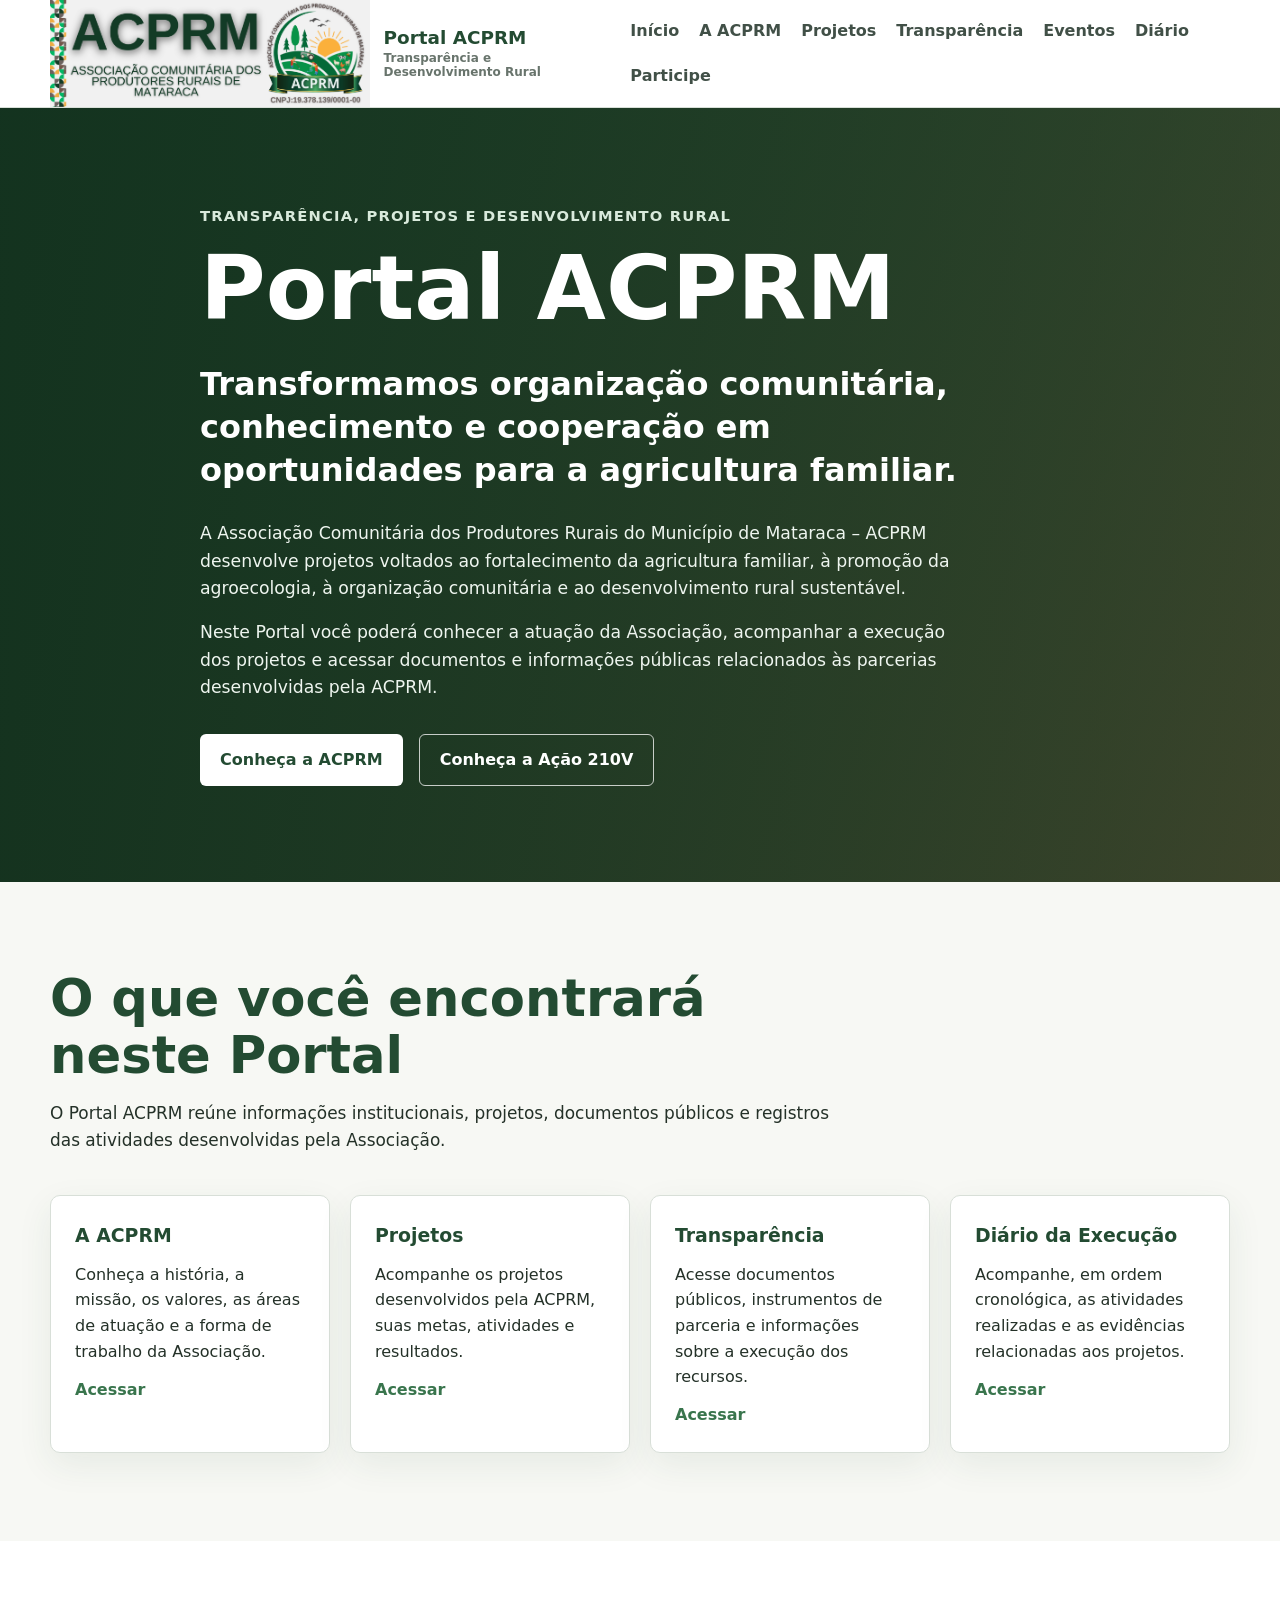
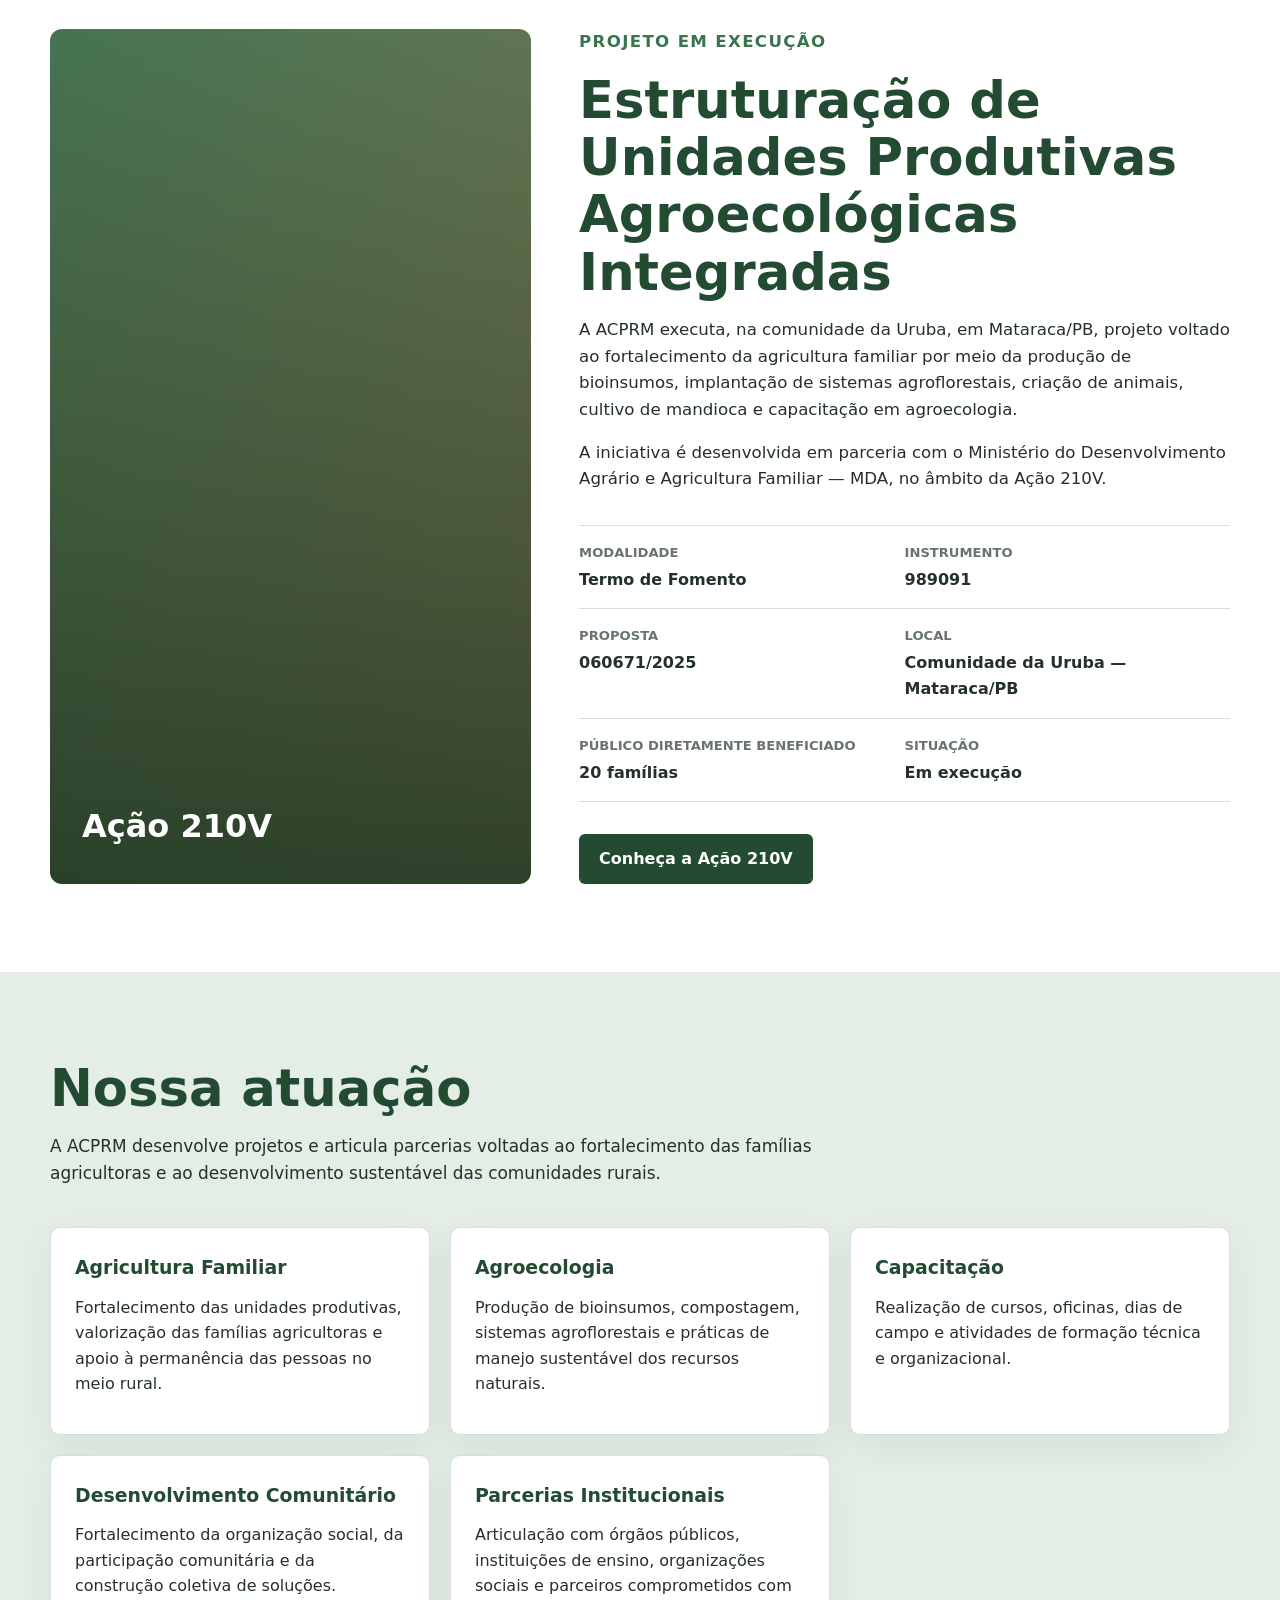
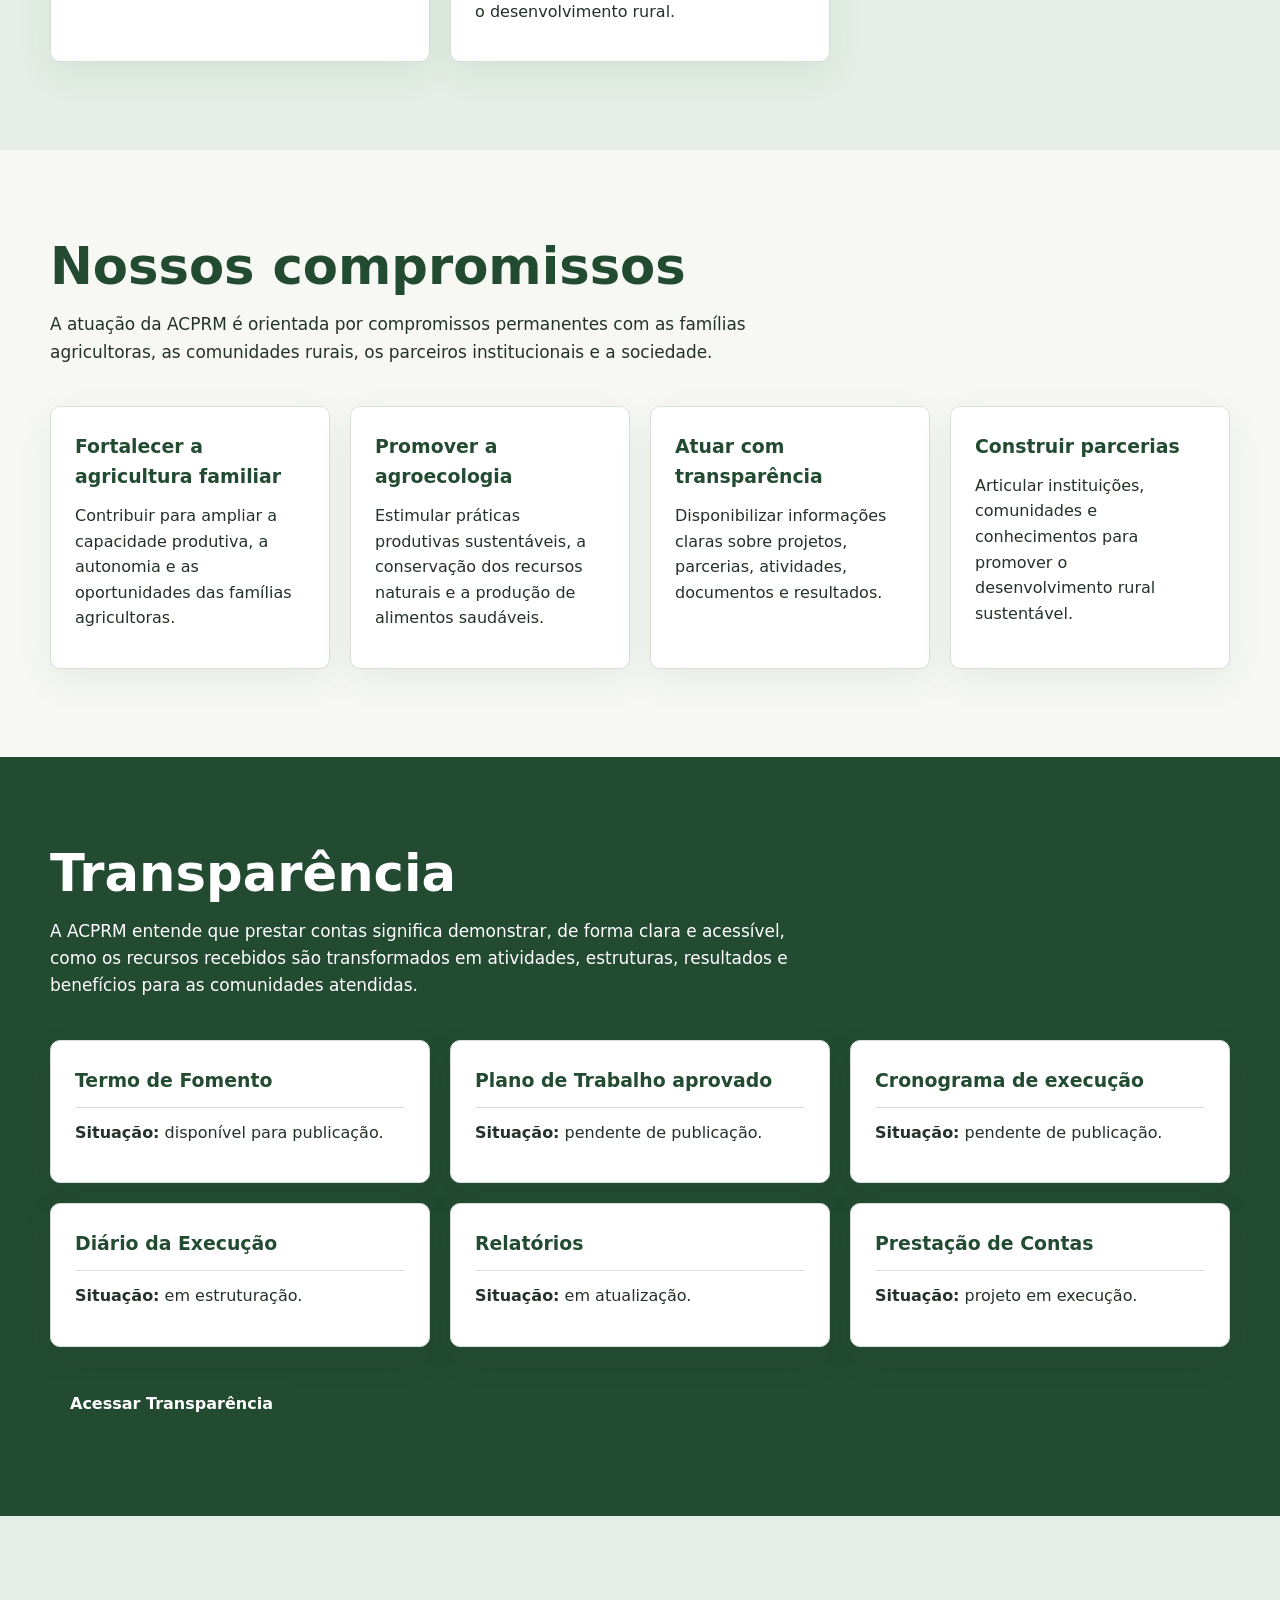
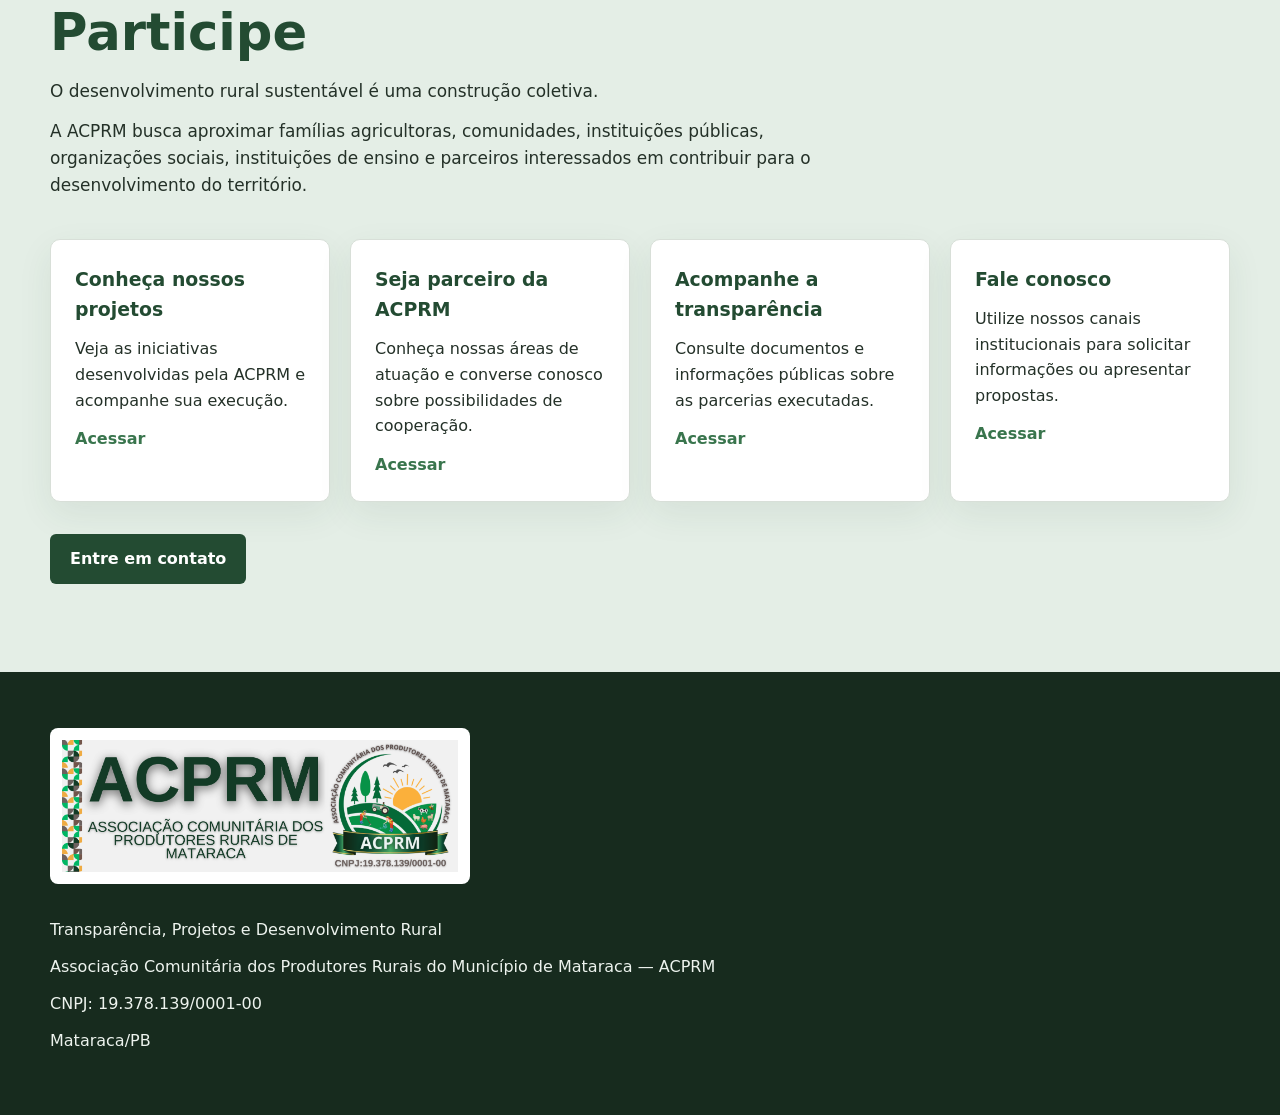
==== index.html @ 1bb49b2c "publish: initial ACPRM portal distribution" ====
<!DOCTYPE html><html lang="pt-BR"><head><meta charset="UTF-8"><meta name="viewport" content="width=device-width, initial-scale=1"><meta name="description" content="Portal ACPRM — Transparência, Projetos e Desenvolvimento Rural"><meta name="generator" content="Astro v7.0.9"><title>Portal ACPRM</title><link rel="stylesheet" href="/_astro/BaseLayout.p6LWwM7B.css"></head><body><header class="site-header"><div class="container header-content"><a class="brand" href="/" aria-label="Portal ACPRM — Início"><img src="/images/acprm-logo.png" alt="Logomarca da Associação Comunitária dos Produtores Rurais do Município de Mataraca — ACPRM"><span><strong>Portal ACPRM</strong><small>Transparência e Desenvolvimento Rural</small></span></a><nav aria-label="Navegação principal"><a href="/">Início</a><a href="/a-acprm">A ACPRM</a><a href="/projetos">Projetos</a><a href="/transparencia">Transparência</a><a href="/eventos">Eventos</a><a href="/diario">Diário</a><a href="/participe">Participe</a></nav></div></header><main><section class="hero"><div class="container hero-content"><p class="eyebrow">Transparência, Projetos e Desenvolvimento Rural</p><h1>Portal ACPRM</h1><p class="hero-message">Transformamos organização comunitária, conhecimento e cooperação em oportunidades para a agricultura familiar.</p><div class="hero-description"><p>A Associação Comunitária dos Produtores Rurais do Município de Mataraca – ACPRM desenvolve projetos voltados ao fortalecimento da agricultura familiar, à promoção da agroecologia, à organização comunitária e ao desenvolvimento rural sustentável.</p><p>Neste Portal você poderá conhecer a atuação da Associação, acompanhar a execução dos projetos e acessar documentos e informações públicas relacionados às parcerias desenvolvidas pela ACPRM.</p></div><div class="actions"><a class="button button-primary" href="/a-acprm">Conheça a ACPRM</a><a class="button button-secondary" href="/projetos/acao-210v">Conheça a Ação 210V</a></div></div></section><section class="content-section section-default"><div class="container"><header class="section-header"><h2>O que você encontrará neste Portal</h2><p>O Portal ACPRM reúne informações institucionais, projetos, documentos públicos e registros das atividades desenvolvidas pela Associação.</p></header><div class="card-grid" style="--grid-columns: 4;"><article class="content-card"><h3>A ACPRM</h3><p>Conheça a história, a missão, os valores, as áreas de atuação e a forma de trabalho da Associação.</p><a class="text-link" href="/a-acprm">Acessar</a></article><article class="content-card"><h3>Projetos</h3><p>Acompanhe os projetos desenvolvidos pela ACPRM, suas metas, atividades e resultados.</p><a class="text-link" href="/projetos">Acessar</a></article><article class="content-card"><h3>Transparência</h3><p>Acesse documentos públicos, instrumentos de parceria e informações sobre a execução dos recursos.</p><a class="text-link" href="/transparencia">Acessar</a></article><article class="content-card"><h3>Diário da Execução</h3><p>Acompanhe, em ordem cronológica, as atividades realizadas e as evidências relacionadas aos projetos.</p><a class="text-link" href="/diario">Acessar</a></article></div></div></section><section class="content-section project-highlight"><div class="container project-layout"><div class="project-visual" aria-hidden="true"><span>Ação 210V</span></div><div class="project-content"><p class="section-label">Projeto em execução</p><h2>Estruturação de Unidades Produtivas Agroecológicas Integradas</h2><p>A ACPRM executa, na comunidade da Uruba, em Mataraca/PB, projeto voltado ao fortalecimento da agricultura familiar por meio da produção de bioinsumos, implantação de sistemas agroflorestais, criação de animais, cultivo de mandioca e capacitação em agroecologia.</p><p>A iniciativa é desenvolvida em parceria com o Ministério do Desenvolvimento Agrário e Agricultura Familiar — MDA, no âmbito da Ação 210V.</p><dl class="project-data"><div><dt>Modalidade</dt><dd>Termo de Fomento</dd></div><div><dt>Instrumento</dt><dd>989091</dd></div><div><dt>Proposta</dt><dd>060671/2025</dd></div><div><dt>Local</dt><dd>Comunidade da Uruba — Mataraca/PB</dd></div><div><dt>Público diretamente beneficiado</dt><dd>20 famílias</dd></div><div><dt>Situação</dt><dd>Em execução</dd></div></dl><a class="button button-green" href="/projetos/acao-210v">Conheça a Ação 210V</a></div></div></section><section class="content-section section-soft"><div class="container"><header class="section-header"><h2>Nossa atuação</h2><p>A ACPRM desenvolve projetos e articula parcerias voltadas ao fortalecimento das famílias agricultoras e ao desenvolvimento sustentável das comunidades rurais.</p></header><div class="card-grid" style="--grid-columns: 3;"><article class="content-card"><h3>Agricultura Familiar</h3><p>Fortalecimento das unidades produtivas, valorização das famílias agricultoras e apoio à permanência das pessoas no meio rural.</p></article><article class="content-card"><h3>Agroecologia</h3><p>Produção de bioinsumos, compostagem, sistemas agroflorestais e práticas de manejo sustentável dos recursos naturais.</p></article><article class="content-card"><h3>Capacitação</h3><p>Realização de cursos, oficinas, dias de campo e atividades de formação técnica e organizacional.</p></article><article class="content-card"><h3>Desenvolvimento Comunitário</h3><p>Fortalecimento da organização social, da participação comunitária e da construção coletiva de soluções.</p></article><article class="content-card"><h3>Parcerias Institucionais</h3><p>Articulação com órgãos públicos, instituições de ensino, organizações sociais e parceiros comprometidos com o desenvolvimento rural.</p></article></div></div></section><section class="content-section section-default"><div class="container"><header class="section-header"><h2>Nossos compromissos</h2><p>A atuação da ACPRM é orientada por compromissos permanentes com as famílias agricultoras, as comunidades rurais, os parceiros institucionais e a sociedade.</p></header><div class="card-grid" style="--grid-columns: 4;"><article class="content-card"><h3>Fortalecer a agricultura familiar</h3><p>Contribuir para ampliar a capacidade produtiva, a autonomia e as oportunidades das famílias agricultoras.</p></article><article class="content-card"><h3>Promover a agroecologia</h3><p>Estimular práticas produtivas sustentáveis, a conservação dos recursos naturais e a produção de alimentos saudáveis.</p></article><article class="content-card"><h3>Atuar com transparência</h3><p>Disponibilizar informações claras sobre projetos, parcerias, atividades, documentos e resultados.</p></article><article class="content-card"><h3>Construir parcerias</h3><p>Articular instituições, comunidades e conhecimentos para promover o desenvolvimento rural sustentável.</p></article></div></div></section><section class="content-section section-dark"><div class="container"><header class="section-header"><h2>Transparência</h2><p>A ACPRM entende que prestar contas significa demonstrar, de forma clara e acessível, como os recursos recebidos são transformados em atividades, estruturas, resultados e benefícios para as comunidades atendidas.</p></header><div class="card-grid" style="--grid-columns: 3;"><article class="content-card"><h3>Termo de Fomento</h3><p class="status"><strong>Situação:</strong> disponível para publicação.</p></article><article class="content-card"><h3>Plano de Trabalho aprovado</h3><p class="status"><strong>Situação:</strong> pendente de publicação.</p></article><article class="content-card"><h3>Cronograma de execução</h3><p class="status"><strong>Situação:</strong> pendente de publicação.</p></article><article class="content-card"><h3>Diário da Execução</h3><p class="status"><strong>Situação:</strong> em estruturação.</p></article><article class="content-card"><h3>Relatórios</h3><p class="status"><strong>Situação:</strong> em atualização.</p></article><article class="content-card"><h3>Prestação de Contas</h3><p class="status"><strong>Situação:</strong> projeto em execução.</p></article></div><div class="section-action"><a class="button button-green" href="/transparencia">Acessar Transparência</a></div></div></section><section class="content-section section-soft"><div class="container"><header class="section-header"><h2>Participe</h2><p>O desenvolvimento rural sustentável é uma construção coletiva.</p><p>A ACPRM busca aproximar famílias agricultoras, comunidades, instituições públicas, organizações sociais, instituições de ensino e parceiros interessados em contribuir para o desenvolvimento do território.</p></header><div class="card-grid" style="--grid-columns: 4;"><article class="content-card"><h3>Conheça nossos projetos</h3><p>Veja as iniciativas desenvolvidas pela ACPRM e acompanhe sua execução.</p><a class="text-link" href="/projetos">Acessar</a></article><article class="content-card"><h3>Seja parceiro da ACPRM</h3><p>Conheça nossas áreas de atuação e converse conosco sobre possibilidades de cooperação.</p><a class="text-link" href="/participe">Acessar</a></article><article class="content-card"><h3>Acompanhe a transparência</h3><p>Consulte documentos e informações públicas sobre as parcerias executadas.</p><a class="text-link" href="/transparencia">Acessar</a></article><article class="content-card"><h3>Fale conosco</h3><p>Utilize nossos canais institucionais para solicitar informações ou apresentar propostas.</p><a class="text-link" href="/participe">Acessar</a></article></div><div class="section-action"><a class="button button-green" href="/participe">Entre em contato</a></div></div></section></main><footer class="site-footer"><div class="container footer-content"><img class="footer-logo" src="/images/acprm-logo.png" alt="Identidade institucional da ACPRM"><p>Transparência, Projetos e Desenvolvimento Rural</p><p>Associação Comunitária dos Produtores Rurais do Município de Mataraca — ACPRM</p><p>CNPJ: 19.378.139/0001-00</p><p>Mataraca/PB</p></div></footer></body></html>
---- _astro/BaseLayout.p6LWwM7B.css ----
:root{color:#243128;font-synthesis:none;--green-dark:#234b32;--green:#39754d;--green-light:#e4eee6;--earth:#8a6844;--white:#fff;--border:#d8dfd8;--max-width:1180px;--shadow:0 12px 35px #234b3214;background:#f7f8f4;font-family:Inter,ui-sans-serif,system-ui,-apple-system,BlinkMacSystemFont,Segoe UI,sans-serif;line-height:1.6}*{box-sizing:border-box}html{scroll-behavior:smooth}body{color:#243128;background:#f7f8f4;margin:0;overflow-x:hidden}a{color:inherit}img{max-width:100%}.container{width:min(calc(100% - 2rem), var(--max-width));margin-inline:auto}.site-header{z-index:10;border-bottom:1px solid var(--border);backdrop-filter:blur(12px);background:#fffffff5;position:sticky;top:0}.header-content{justify-content:space-between;align-items:center;gap:2rem;min-height:82px;display:flex}nav{flex-wrap:wrap;gap:1.25rem;display:flex}nav a{color:#415047;font-weight:650;text-decoration:none}nav a:hover{color:var(--green)}.brand{min-width:0;color:var(--green-dark);align-items:center;gap:.85rem;text-decoration:none;display:flex}.brand img{object-fit:contain;object-position:left center;width:min(320px,42vw);height:auto;max-height:120px}.brand span{flex-direction:column;line-height:1.15;display:flex}.brand strong{font-size:1.15rem;font-weight:850}.brand small{color:#68746c;margin-top:.25rem;font-size:.75rem;font-weight:650}.hero{min-height:680px;color:var(--white);background:linear-gradient(90deg,#12301df2,#12301da6),linear-gradient(135deg,#2e6742,#8a6844);align-items:center;display:grid}.hero-content{max-width:880px;padding-block:6rem}.eyebrow,.section-label{color:#d9eadc;letter-spacing:.08em;text-transform:uppercase;margin:0 0 1rem;font-size:.92rem;font-weight:800}.hero h1{max-width:800px;margin:0;font-size:clamp(2.8rem,7vw,5.7rem);line-height:1.02}.hero-message{max-width:820px;margin:1.75rem 0 0;font-size:clamp(1.3rem,2.5vw,2rem);font-weight:650;line-height:1.35}.hero-description{color:#eef5ef;max-width:780px;margin-top:1.75rem;font-size:1.08rem}.hero-description p{margin:0 0 1rem}.actions,.section-action{flex-wrap:wrap;gap:1rem;margin-top:2rem;display:flex}.button{text-align:center;border-radius:6px;justify-content:center;align-items:center;min-height:48px;padding:.75rem 1.25rem;font-weight:750;text-decoration:none;display:inline-flex}.button-primary{color:var(--green-dark);background:var(--white)}.button-secondary{color:var(--white);border:1px solid #ffffffbf}.button-green{color:var(--white);background:var(--green-dark)}.content-section{padding-block:5.5rem}.section-soft{background:var(--green-light)}.section-dark{color:var(--white);background:var(--green-dark)}.section-header{max-width:780px;margin-bottom:2.5rem}.section-header h1,.section-header h2,.project-content h2{color:var(--green-dark);margin:0 0 1rem;font-size:clamp(2rem,4vw,3.2rem);line-height:1.12}.section-dark .section-header h1,.section-dark .section-header h2{color:var(--white)}.section-header p{margin:0 0 .8rem;font-size:1.06rem}.card-grid{grid-template-columns:repeat(var(--grid-columns), minmax(0, 1fr));gap:1.25rem;display:grid}.content-card{background:var(--white);border:1px solid var(--border);min-width:0;box-shadow:var(--shadow);border-radius:10px;padding:1.5rem}.content-card h3{color:var(--green-dark);margin:0 0 .75rem;font-size:1.18rem}.content-card p{margin:0 0 .8rem}.section-dark .content-card{color:#243128}.status{border-top:1px solid var(--border);padding-top:.75rem}.text-link{color:var(--green);font-weight:750;text-decoration:none;display:inline-block}.project-highlight{background:var(--white)}.project-layout{grid-template-columns:minmax(280px,.85fr) minmax(0,1.15fr);align-items:stretch;gap:3rem;display:grid}.project-visual{min-height:480px;color:var(--white);background:linear-gradient(#12301d26,#12301dcc),linear-gradient(135deg,#4e805c,#a3835b);border-radius:12px;align-items:flex-end;padding:2rem;display:flex}.project-visual span{font-size:2rem;font-weight:850}.project-content{align-self:center}.project-content .section-label{color:var(--green)}.project-content>p{margin:0 0 1rem;font-size:1.04rem}.project-data{border-top:1px solid var(--border);grid-template-columns:repeat(2,minmax(0,1fr));gap:0;margin-block:2rem;display:grid}.project-data div{border-bottom:1px solid var(--border);padding:1rem 1rem 1rem 0}.project-data dt{color:#68746c;text-transform:uppercase;font-size:.82rem;font-weight:750}.project-data dd{margin:.25rem 0 0;font-weight:700}.site-footer{color:#edf3ee;background:#172b1e;padding-block:3.5rem}.footer-content{flex-direction:column;align-items:flex-start;display:flex}.footer-logo{object-fit:contain;object-position:left center;background:#fff;border-radius:8px;width:min(100%,420px);height:auto;max-height:156px;margin-bottom:1.75rem;padding:.75rem}.footer-content p{margin:.35rem 0}@media (width<=960px){.header-content{gap:1.25rem}.brand img{width:min(260px,36vw)}nav{gap:.75rem 1rem}.card-grid{grid-template-columns:repeat(2,minmax(0,1fr))}.project-layout{grid-template-columns:1fr}.project-visual{min-height:360px}}@media (width<=760px){.container{width:min(calc(100% - 1.5rem), var(--max-width))}.site-header{position:relative}.header-content{flex-direction:column;align-items:stretch;gap:1rem;min-height:auto;padding-block:1rem}.brand{justify-content:center}.brand img{width:min(280px,78vw);max-height:100px}.brand span{display:none}nav{grid-template-columns:repeat(2,minmax(0,1fr));gap:.5rem;width:100%;display:grid}nav a{text-align:center;border:1px solid var(--border);background:#f7f8f4;border-radius:6px;justify-content:center;align-items:center;min-height:44px;padding:.55rem .65rem;font-size:.9rem;line-height:1.2;display:flex}.hero{min-height:auto}.hero-content{padding-block:3.5rem}.hero h1{font-size:clamp(2.2rem,12vw,3.4rem);line-height:1.05}.hero-message{font-size:1.25rem}.hero-description{font-size:1rem}.content-section{padding-block:3.5rem}.section-header{margin-bottom:2rem}.section-header h1,.section-header h2,.project-content h2{font-size:clamp(1.8rem,8vw,2.5rem)}.actions,.section-action{flex-direction:column;align-items:stretch}.button{width:100%;min-height:52px}.card-grid,.project-data{grid-template-columns:1fr}.content-card{padding:1.25rem}.project-layout{gap:2rem}.project-visual{min-height:280px;padding:1.5rem}.project-visual span{font-size:1.6rem}.footer-logo{width:min(100%,320px)}}@media (width<=420px){nav{grid-template-columns:1fr 1fr}nav a{padding-inline:.4rem;font-size:.84rem}.brand img{width:min(260px,82vw)}.hero-content{padding-block:3rem}.hero h1{font-size:2.3rem}.footer-logo{width:100%}}
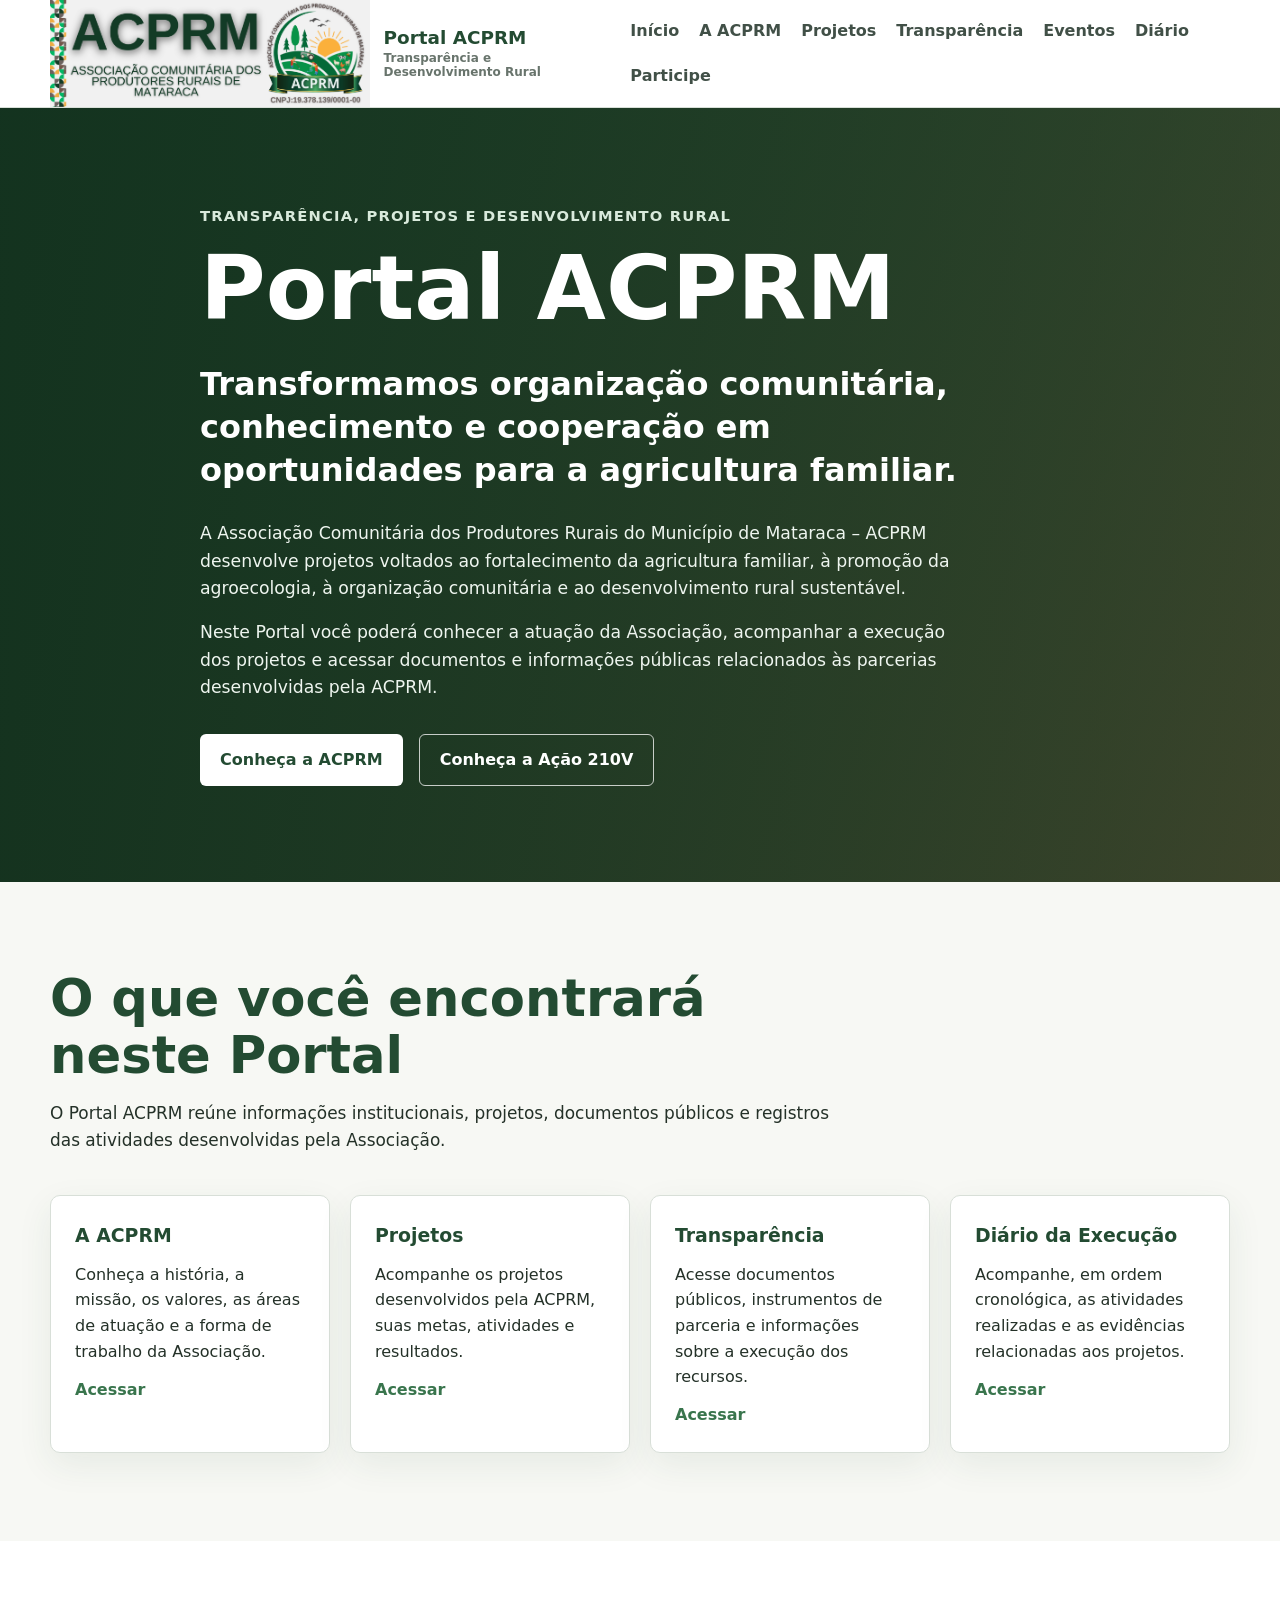
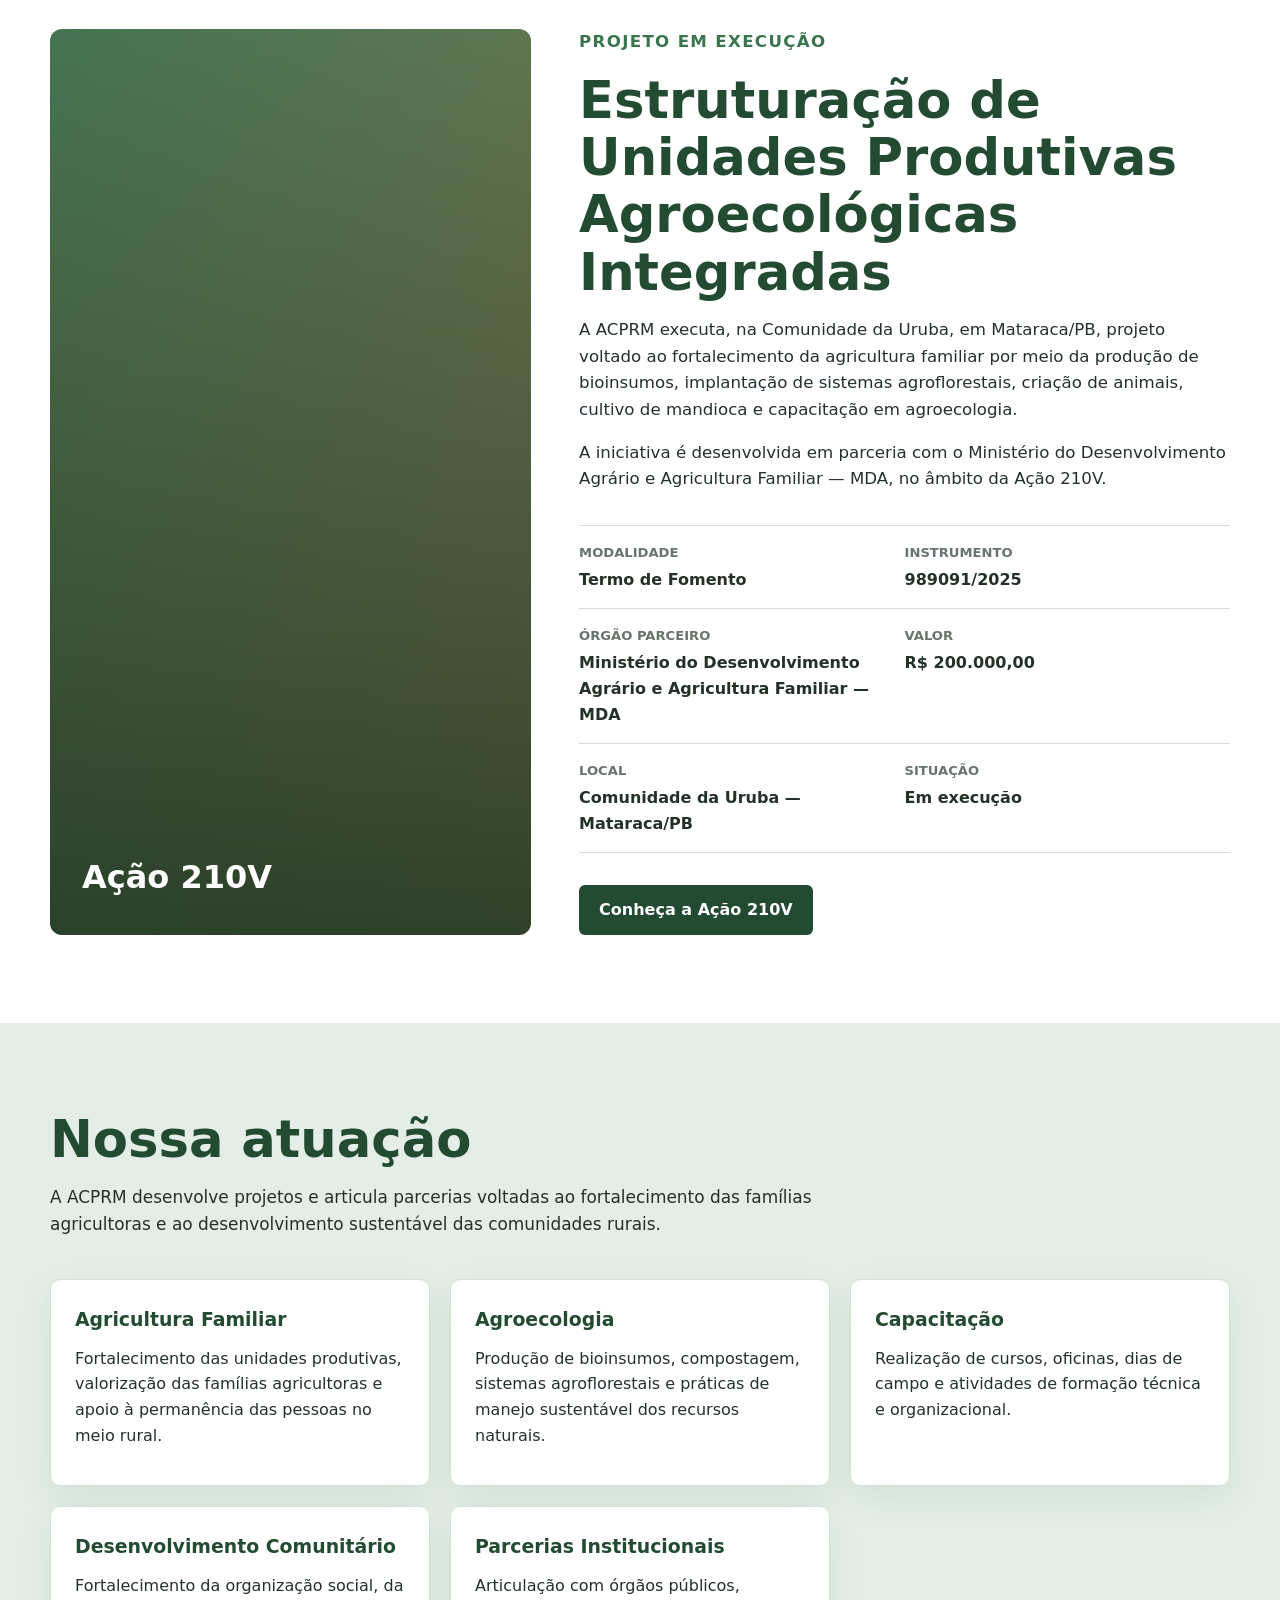
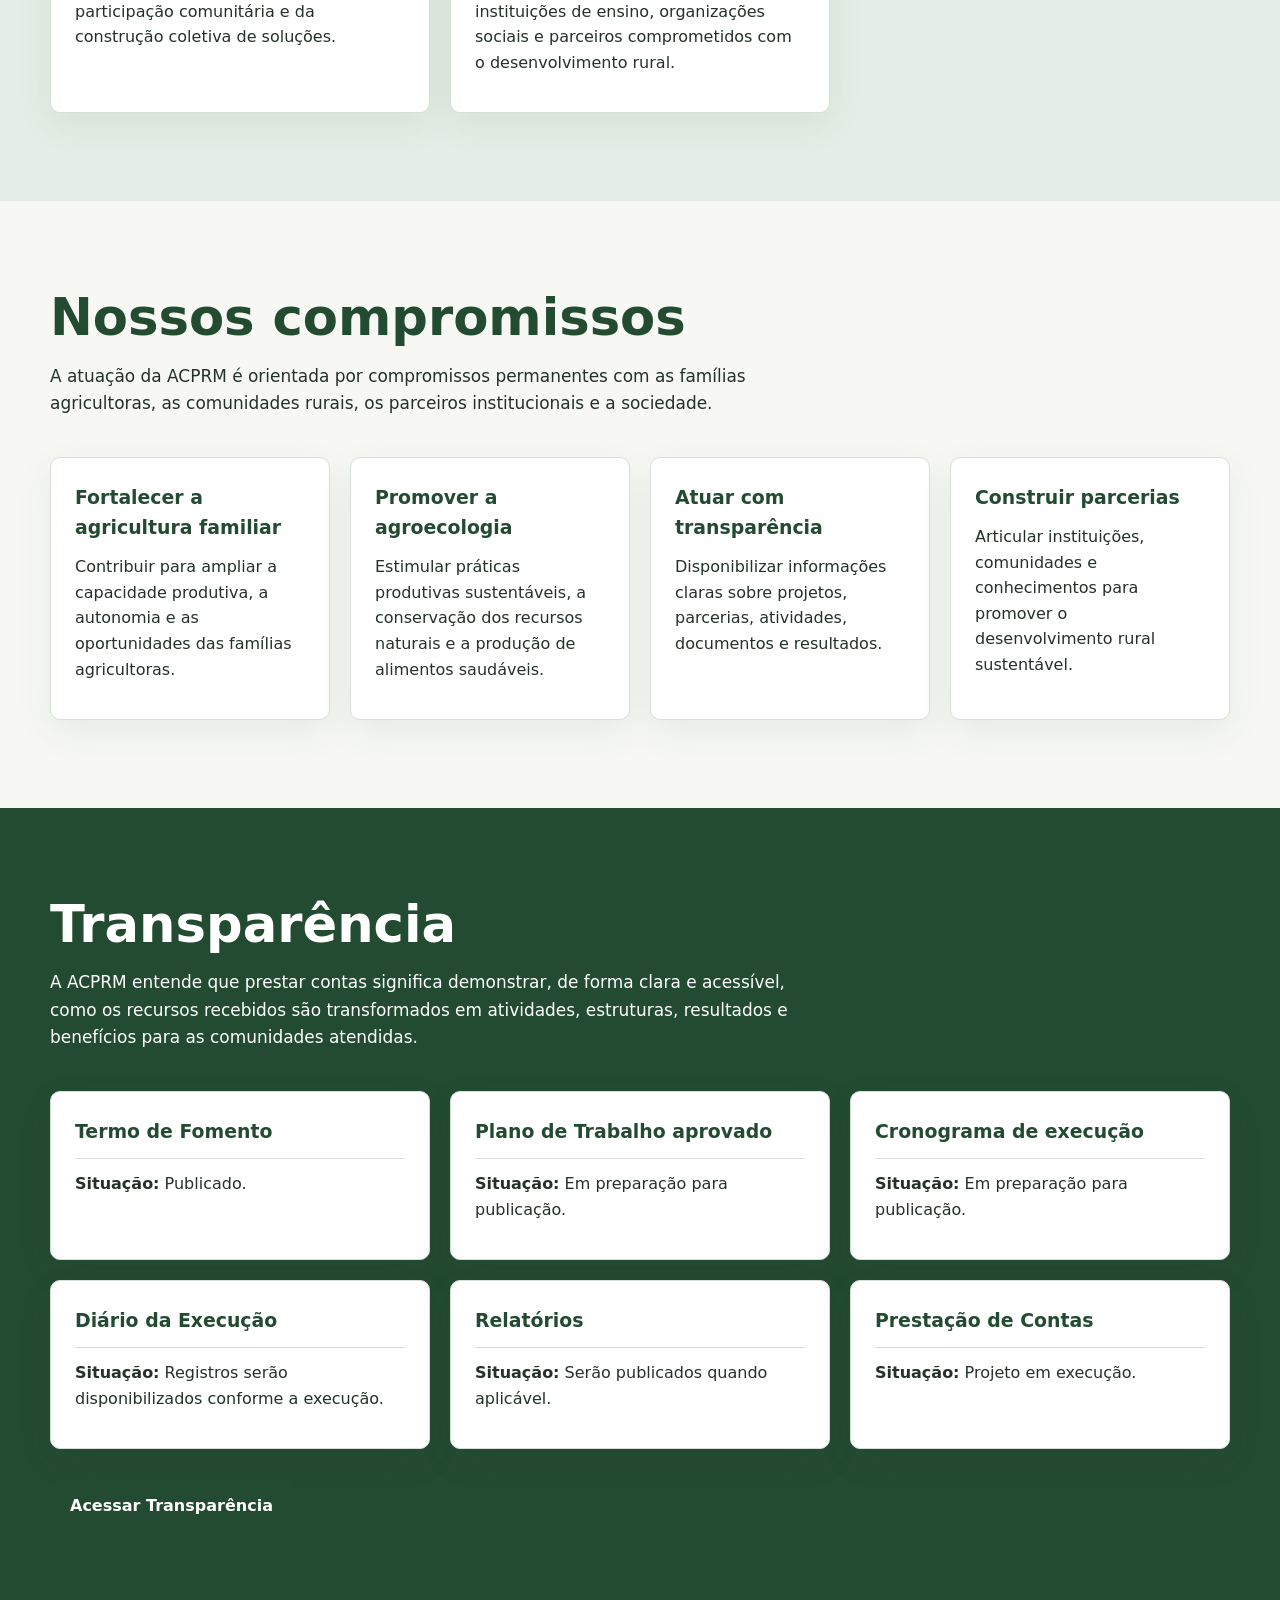
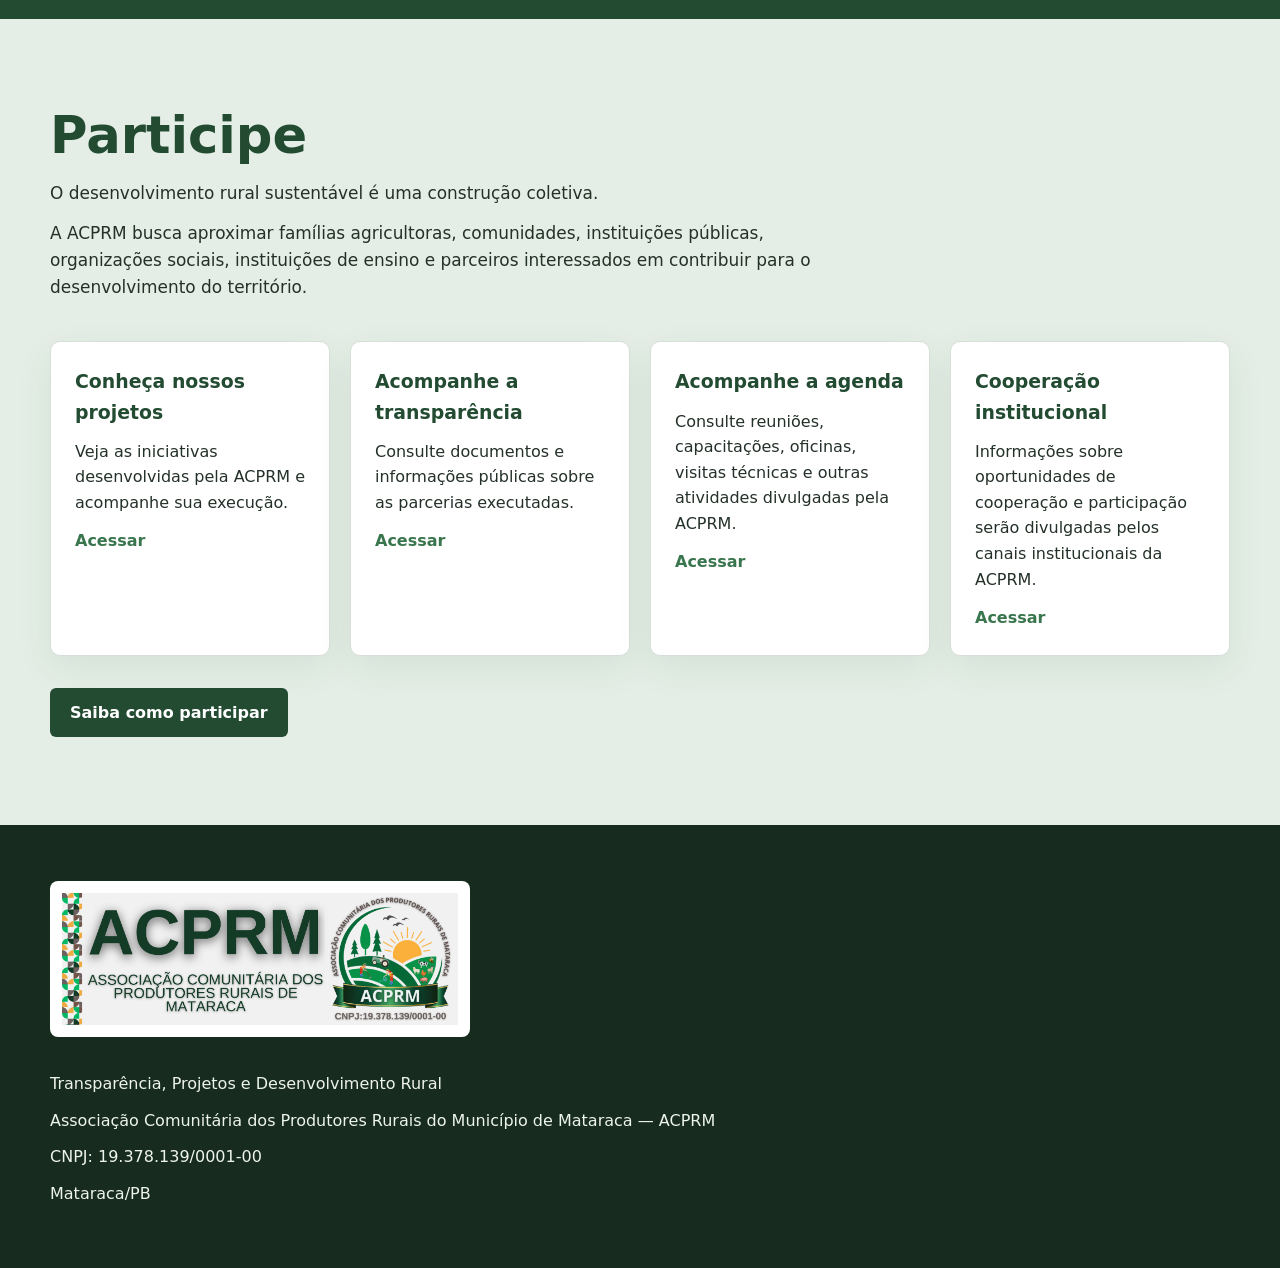
==== commit 0484acfb: "publish: deploy ACPRM editorial closure" ====
--- a/index.html
+++ b/index.html
@@ -1 +1 @@
-<!DOCTYPE html><html lang="pt-BR"><head><meta charset="UTF-8"><meta name="viewport" content="width=device-width, initial-scale=1"><meta name="description" content="Portal ACPRM — Transparência, Projetos e Desenvolvimento Rural"><meta name="generator" content="Astro v7.0.9"><title>Portal ACPRM</title><link rel="stylesheet" href="/_astro/BaseLayout.p6LWwM7B.css"></head><body><header class="site-header"><div class="container header-content"><a class="brand" href="/" aria-label="Portal ACPRM — Início"><img src="/images/acprm-logo.png" alt="Logomarca da Associação Comunitária dos Produtores Rurais do Município de Mataraca — ACPRM"><span><strong>Portal ACPRM</strong><small>Transparência e Desenvolvimento Rural</small></span></a><nav aria-label="Navegação principal"><a href="/">Início</a><a href="/a-acprm">A ACPRM</a><a href="/projetos">Projetos</a><a href="/transparencia">Transparência</a><a href="/eventos">Eventos</a><a href="/diario">Diário</a><a href="/participe">Participe</a></nav></div></header><main><section class="hero"><div class="container hero-content"><p class="eyebrow">Transparência, Projetos e Desenvolvimento Rural</p><h1>Portal ACPRM</h1><p class="hero-message">Transformamos organização comunitária, conhecimento e cooperação em oportunidades para a agricultura familiar.</p><div class="hero-description"><p>A Associação Comunitária dos Produtores Rurais do Município de Mataraca – ACPRM desenvolve projetos voltados ao fortalecimento da agricultura familiar, à promoção da agroecologia, à organização comunitária e ao desenvolvimento rural sustentável.</p><p>Neste Portal você poderá conhecer a atuação da Associação, acompanhar a execução dos projetos e acessar documentos e informações públicas relacionados às parcerias desenvolvidas pela ACPRM.</p></div><div class="actions"><a class="button button-primary" href="/a-acprm">Conheça a ACPRM</a><a class="button button-secondary" href="/projetos/acao-210v">Conheça a Ação 210V</a></div></div></section><section class="content-section section-default"><div class="container"><header class="section-header"><h2>O que você encontrará neste Portal</h2><p>O Portal ACPRM reúne informações institucionais, projetos, documentos públicos e registros das atividades desenvolvidas pela Associação.</p></header><div class="card-grid" style="--grid-columns: 4;"><article class="content-card"><h3>A ACPRM</h3><p>Conheça a história, a missão, os valores, as áreas de atuação e a forma de trabalho da Associação.</p><a class="text-link" href="/a-acprm">Acessar</a></article><article class="content-card"><h3>Projetos</h3><p>Acompanhe os projetos desenvolvidos pela ACPRM, suas metas, atividades e resultados.</p><a class="text-link" href="/projetos">Acessar</a></article><article class="content-card"><h3>Transparência</h3><p>Acesse documentos públicos, instrumentos de parceria e informações sobre a execução dos recursos.</p><a class="text-link" href="/transparencia">Acessar</a></article><article class="content-card"><h3>Diário da Execução</h3><p>Acompanhe, em ordem cronológica, as atividades realizadas e as evidências relacionadas aos projetos.</p><a class="text-link" href="/diario">Acessar</a></article></div></div></section><section class="content-section project-highlight"><div class="container project-layout"><div class="project-visual" aria-hidden="true"><span>Ação 210V</span></div><div class="project-content"><p class="section-label">Projeto em execução</p><h2>Estruturação de Unidades Produtivas Agroecológicas Integradas</h2><p>A ACPRM executa, na comunidade da Uruba, em Mataraca/PB, projeto voltado ao fortalecimento da agricultura familiar por meio da produção de bioinsumos, implantação de sistemas agroflorestais, criação de animais, cultivo de mandioca e capacitação em agroecologia.</p><p>A iniciativa é desenvolvida em parceria com o Ministério do Desenvolvimento Agrário e Agricultura Familiar — MDA, no âmbito da Ação 210V.</p><dl class="project-data"><div><dt>Modalidade</dt><dd>Termo de Fomento</dd></div><div><dt>Instrumento</dt><dd>989091</dd></div><div><dt>Proposta</dt><dd>060671/2025</dd></div><div><dt>Local</dt><dd>Comunidade da Uruba — Mataraca/PB</dd></div><div><dt>Público diretamente beneficiado</dt><dd>20 famílias</dd></div><div><dt>Situação</dt><dd>Em execução</dd></div></dl><a class="button button-green" href="/projetos/acao-210v">Conheça a Ação 210V</a></div></div></section><section class="content-section section-soft"><div class="container"><header class="section-header"><h2>Nossa atuação</h2><p>A ACPRM desenvolve projetos e articula parcerias voltadas ao fortalecimento das famílias agricultoras e ao desenvolvimento sustentável das comunidades rurais.</p></header><div class="card-grid" style="--grid-columns: 3;"><article class="content-card"><h3>Agricultura Familiar</h3><p>Fortalecimento das unidades produtivas, valorização das famílias agricultoras e apoio à permanência das pessoas no meio rural.</p></article><article class="content-card"><h3>Agroecologia</h3><p>Produção de bioinsumos, compostagem, sistemas agroflorestais e práticas de manejo sustentável dos recursos naturais.</p></article><article class="content-card"><h3>Capacitação</h3><p>Realização de cursos, oficinas, dias de campo e atividades de formação técnica e organizacional.</p></article><article class="content-card"><h3>Desenvolvimento Comunitário</h3><p>Fortalecimento da organização social, da participação comunitária e da construção coletiva de soluções.</p></article><article class="content-card"><h3>Parcerias Institucionais</h3><p>Articulação com órgãos públicos, instituições de ensino, organizações sociais e parceiros comprometidos com o desenvolvimento rural.</p></article></div></div></section><section class="content-section section-default"><div class="container"><header class="section-header"><h2>Nossos compromissos</h2><p>A atuação da ACPRM é orientada por compromissos permanentes com as famílias agricultoras, as comunidades rurais, os parceiros institucionais e a sociedade.</p></header><div class="card-grid" style="--grid-columns: 4;"><article class="content-card"><h3>Fortalecer a agricultura familiar</h3><p>Contribuir para ampliar a capacidade produtiva, a autonomia e as oportunidades das famílias agricultoras.</p></article><article class="content-card"><h3>Promover a agroecologia</h3><p>Estimular práticas produtivas sustentáveis, a conservação dos recursos naturais e a produção de alimentos saudáveis.</p></article><article class="content-card"><h3>Atuar com transparência</h3><p>Disponibilizar informações claras sobre projetos, parcerias, atividades, documentos e resultados.</p></article><article class="content-card"><h3>Construir parcerias</h3><p>Articular instituições, comunidades e conhecimentos para promover o desenvolvimento rural sustentável.</p></article></div></div></section><section class="content-section section-dark"><div class="container"><header class="section-header"><h2>Transparência</h2><p>A ACPRM entende que prestar contas significa demonstrar, de forma clara e acessível, como os recursos recebidos são transformados em atividades, estruturas, resultados e benefícios para as comunidades atendidas.</p></header><div class="card-grid" style="--grid-columns: 3;"><article class="content-card"><h3>Termo de Fomento</h3><p class="status"><strong>Situação:</strong> disponível para publicação.</p></article><article class="content-card"><h3>Plano de Trabalho aprovado</h3><p class="status"><strong>Situação:</strong> pendente de publicação.</p></article><article class="content-card"><h3>Cronograma de execução</h3><p class="status"><strong>Situação:</strong> pendente de publicação.</p></article><article class="content-card"><h3>Diário da Execução</h3><p class="status"><strong>Situação:</strong> em estruturação.</p></article><article class="content-card"><h3>Relatórios</h3><p class="status"><strong>Situação:</strong> em atualização.</p></article><article class="content-card"><h3>Prestação de Contas</h3><p class="status"><strong>Situação:</strong> projeto em execução.</p></article></div><div class="section-action"><a class="button button-green" href="/transparencia">Acessar Transparência</a></div></div></section><section class="content-section section-soft"><div class="container"><header class="section-header"><h2>Participe</h2><p>O desenvolvimento rural sustentável é uma construção coletiva.</p><p>A ACPRM busca aproximar famílias agricultoras, comunidades, instituições públicas, organizações sociais, instituições de ensino e parceiros interessados em contribuir para o desenvolvimento do território.</p></header><div class="card-grid" style="--grid-columns: 4;"><article class="content-card"><h3>Conheça nossos projetos</h3><p>Veja as iniciativas desenvolvidas pela ACPRM e acompanhe sua execução.</p><a class="text-link" href="/projetos">Acessar</a></article><article class="content-card"><h3>Seja parceiro da ACPRM</h3><p>Conheça nossas áreas de atuação e converse conosco sobre possibilidades de cooperação.</p><a class="text-link" href="/participe">Acessar</a></article><article class="content-card"><h3>Acompanhe a transparência</h3><p>Consulte documentos e informações públicas sobre as parcerias executadas.</p><a class="text-link" href="/transparencia">Acessar</a></article><article class="content-card"><h3>Fale conosco</h3><p>Utilize nossos canais institucionais para solicitar informações ou apresentar propostas.</p><a class="text-link" href="/participe">Acessar</a></article></div><div class="section-action"><a class="button button-green" href="/participe">Entre em contato</a></div></div></section></main><footer class="site-footer"><div class="container footer-content"><img class="footer-logo" src="/images/acprm-logo.png" alt="Identidade institucional da ACPRM"><p>Transparência, Projetos e Desenvolvimento Rural</p><p>Associação Comunitária dos Produtores Rurais do Município de Mataraca — ACPRM</p><p>CNPJ: 19.378.139/0001-00</p><p>Mataraca/PB</p></div></footer></body></html>+<!DOCTYPE html><html lang="pt-BR"><head><meta charset="UTF-8"><meta name="viewport" content="width=device-width, initial-scale=1"><meta name="description" content="Portal ACPRM — Transparência, Projetos e Desenvolvimento Rural"><meta name="generator" content="Astro v7.0.9"><title>Portal ACPRM</title><link rel="stylesheet" href="/_astro/BaseLayout.p6LWwM7B.css"></head><body><header class="site-header"><div class="container header-content"><a class="brand" href="/" aria-label="Portal ACPRM — Início"><img src="/images/acprm-logo.png" alt="Logomarca da Associação Comunitária dos Produtores Rurais do Município de Mataraca — ACPRM"><span><strong>Portal ACPRM</strong><small>Transparência e Desenvolvimento Rural</small></span></a><nav aria-label="Navegação principal"><a href="/">Início</a><a href="/a-acprm">A ACPRM</a><a href="/projetos">Projetos</a><a href="/transparencia">Transparência</a><a href="/eventos">Eventos</a><a href="/diario">Diário</a><a href="/participe">Participe</a></nav></div></header><main><section class="hero"><div class="container hero-content"><p class="eyebrow">Transparência, Projetos e Desenvolvimento Rural</p><h1>Portal ACPRM</h1><p class="hero-message">Transformamos organização comunitária, conhecimento e cooperação em oportunidades para a agricultura familiar.</p><div class="hero-description"><p>A Associação Comunitária dos Produtores Rurais do Município de Mataraca – ACPRM desenvolve projetos voltados ao fortalecimento da agricultura familiar, à promoção da agroecologia, à organização comunitária e ao desenvolvimento rural sustentável.</p><p>Neste Portal você poderá conhecer a atuação da Associação, acompanhar a execução dos projetos e acessar documentos e informações públicas relacionados às parcerias desenvolvidas pela ACPRM.</p></div><div class="actions"><a class="button button-primary" href="/a-acprm">Conheça a ACPRM</a><a class="button button-secondary" href="/projetos/acao-210v">Conheça a Ação 210V</a></div></div></section><section class="content-section section-default"><div class="container"><header class="section-header"><h2>O que você encontrará neste Portal</h2><p>O Portal ACPRM reúne informações institucionais, projetos, documentos públicos e registros das atividades desenvolvidas pela Associação.</p></header><div class="card-grid" style="--grid-columns: 4;"><article class="content-card"><h3>A ACPRM</h3><p>Conheça a história, a missão, os valores, as áreas de atuação e a forma de trabalho da Associação.</p><a class="text-link" href="/a-acprm">Acessar</a></article><article class="content-card"><h3>Projetos</h3><p>Acompanhe os projetos desenvolvidos pela ACPRM, suas metas, atividades e resultados.</p><a class="text-link" href="/projetos">Acessar</a></article><article class="content-card"><h3>Transparência</h3><p>Acesse documentos públicos, instrumentos de parceria e informações sobre a execução dos recursos.</p><a class="text-link" href="/transparencia">Acessar</a></article><article class="content-card"><h3>Diário da Execução</h3><p>Acompanhe, em ordem cronológica, as atividades realizadas e as evidências relacionadas aos projetos.</p><a class="text-link" href="/diario">Acessar</a></article></div></div></section><section class="content-section project-highlight"><div class="container project-layout"><div class="project-visual" aria-hidden="true"><span>Ação 210V</span></div><div class="project-content"><p class="section-label">Projeto em execução</p><h2>Estruturação de Unidades Produtivas Agroecológicas Integradas</h2><p>A ACPRM executa, na Comunidade da Uruba, em Mataraca/PB, projeto voltado ao fortalecimento da agricultura familiar por meio da produção de bioinsumos, implantação de sistemas agroflorestais, criação de animais, cultivo de mandioca e capacitação em agroecologia.</p><p>A iniciativa é desenvolvida em parceria com o Ministério do Desenvolvimento Agrário e Agricultura Familiar — MDA, no âmbito da Ação 210V.</p><dl class="project-data"><div><dt>Modalidade</dt><dd>Termo de Fomento</dd></div><div><dt>Instrumento</dt><dd>989091/2025</dd></div><div><dt>Órgão parceiro</dt><dd>Ministério do Desenvolvimento Agrário e Agricultura Familiar — MDA</dd></div><div><dt>Valor</dt><dd>R$ 200.000,00</dd></div><div><dt>Local</dt><dd>Comunidade da Uruba — Mataraca/PB</dd></div><div><dt>Situação</dt><dd>Em execução</dd></div></dl><a class="button button-green" href="/projetos/acao-210v">Conheça a Ação 210V</a></div></div></section><section class="content-section section-soft"><div class="container"><header class="section-header"><h2>Nossa atuação</h2><p>A ACPRM desenvolve projetos e articula parcerias voltadas ao fortalecimento das famílias agricultoras e ao desenvolvimento sustentável das comunidades rurais.</p></header><div class="card-grid" style="--grid-columns: 3;"><article class="content-card"><h3>Agricultura Familiar</h3><p>Fortalecimento das unidades produtivas, valorização das famílias agricultoras e apoio à permanência das pessoas no meio rural.</p></article><article class="content-card"><h3>Agroecologia</h3><p>Produção de bioinsumos, compostagem, sistemas agroflorestais e práticas de manejo sustentável dos recursos naturais.</p></article><article class="content-card"><h3>Capacitação</h3><p>Realização de cursos, oficinas, dias de campo e atividades de formação técnica e organizacional.</p></article><article class="content-card"><h3>Desenvolvimento Comunitário</h3><p>Fortalecimento da organização social, da participação comunitária e da construção coletiva de soluções.</p></article><article class="content-card"><h3>Parcerias Institucionais</h3><p>Articulação com órgãos públicos, instituições de ensino, organizações sociais e parceiros comprometidos com o desenvolvimento rural.</p></article></div></div></section><section class="content-section section-default"><div class="container"><header class="section-header"><h2>Nossos compromissos</h2><p>A atuação da ACPRM é orientada por compromissos permanentes com as famílias agricultoras, as comunidades rurais, os parceiros institucionais e a sociedade.</p></header><div class="card-grid" style="--grid-columns: 4;"><article class="content-card"><h3>Fortalecer a agricultura familiar</h3><p>Contribuir para ampliar a capacidade produtiva, a autonomia e as oportunidades das famílias agricultoras.</p></article><article class="content-card"><h3>Promover a agroecologia</h3><p>Estimular práticas produtivas sustentáveis, a conservação dos recursos naturais e a produção de alimentos saudáveis.</p></article><article class="content-card"><h3>Atuar com transparência</h3><p>Disponibilizar informações claras sobre projetos, parcerias, atividades, documentos e resultados.</p></article><article class="content-card"><h3>Construir parcerias</h3><p>Articular instituições, comunidades e conhecimentos para promover o desenvolvimento rural sustentável.</p></article></div></div></section><section class="content-section section-dark"><div class="container"><header class="section-header"><h2>Transparência</h2><p>A ACPRM entende que prestar contas significa demonstrar, de forma clara e acessível, como os recursos recebidos são transformados em atividades, estruturas, resultados e benefícios para as comunidades atendidas.</p></header><div class="card-grid" style="--grid-columns: 3;"><article class="content-card"><h3>Termo de Fomento</h3><p class="status"><strong>Situação:</strong> Publicado.</p></article><article class="content-card"><h3>Plano de Trabalho aprovado</h3><p class="status"><strong>Situação:</strong> Em preparação para publicação.</p></article><article class="content-card"><h3>Cronograma de execução</h3><p class="status"><strong>Situação:</strong> Em preparação para publicação.</p></article><article class="content-card"><h3>Diário da Execução</h3><p class="status"><strong>Situação:</strong> Registros serão disponibilizados conforme a execução.</p></article><article class="content-card"><h3>Relatórios</h3><p class="status"><strong>Situação:</strong> Serão publicados quando aplicável.</p></article><article class="content-card"><h3>Prestação de Contas</h3><p class="status"><strong>Situação:</strong> Projeto em execução.</p></article></div><div class="section-action"><a class="button button-green" href="/transparencia">Acessar Transparência</a></div></div></section><section class="content-section section-soft"><div class="container"><header class="section-header"><h2>Participe</h2><p>O desenvolvimento rural sustentável é uma construção coletiva.</p><p>A ACPRM busca aproximar famílias agricultoras, comunidades, instituições públicas, organizações sociais, instituições de ensino e parceiros interessados em contribuir para o desenvolvimento do território.</p></header><div class="card-grid" style="--grid-columns: 4;"><article class="content-card"><h3>Conheça nossos projetos</h3><p>Veja as iniciativas desenvolvidas pela ACPRM e acompanhe sua execução.</p><a class="text-link" href="/projetos">Acessar</a></article><article class="content-card"><h3>Acompanhe a transparência</h3><p>Consulte documentos e informações públicas sobre as parcerias executadas.</p><a class="text-link" href="/transparencia">Acessar</a></article><article class="content-card"><h3>Acompanhe a agenda</h3><p>Consulte reuniões, capacitações, oficinas, visitas técnicas e outras atividades divulgadas pela ACPRM.</p><a class="text-link" href="/eventos">Acessar</a></article><article class="content-card"><h3>Cooperação institucional</h3><p>Informações sobre oportunidades de cooperação e participação serão divulgadas pelos canais institucionais da ACPRM.</p><a class="text-link" href="/participe">Acessar</a></article></div><div class="section-action"><a class="button button-green" href="/participe">Saiba como participar</a></div></div></section></main><footer class="site-footer"><div class="container footer-content"><img class="footer-logo" src="/images/acprm-logo.png" alt="Identidade institucional da ACPRM"><p>Transparência, Projetos e Desenvolvimento Rural</p><p>Associação Comunitária dos Produtores Rurais do Município de Mataraca — ACPRM</p><p>CNPJ: 19.378.139/0001-00</p><p>Mataraca/PB</p></div></footer></body></html>
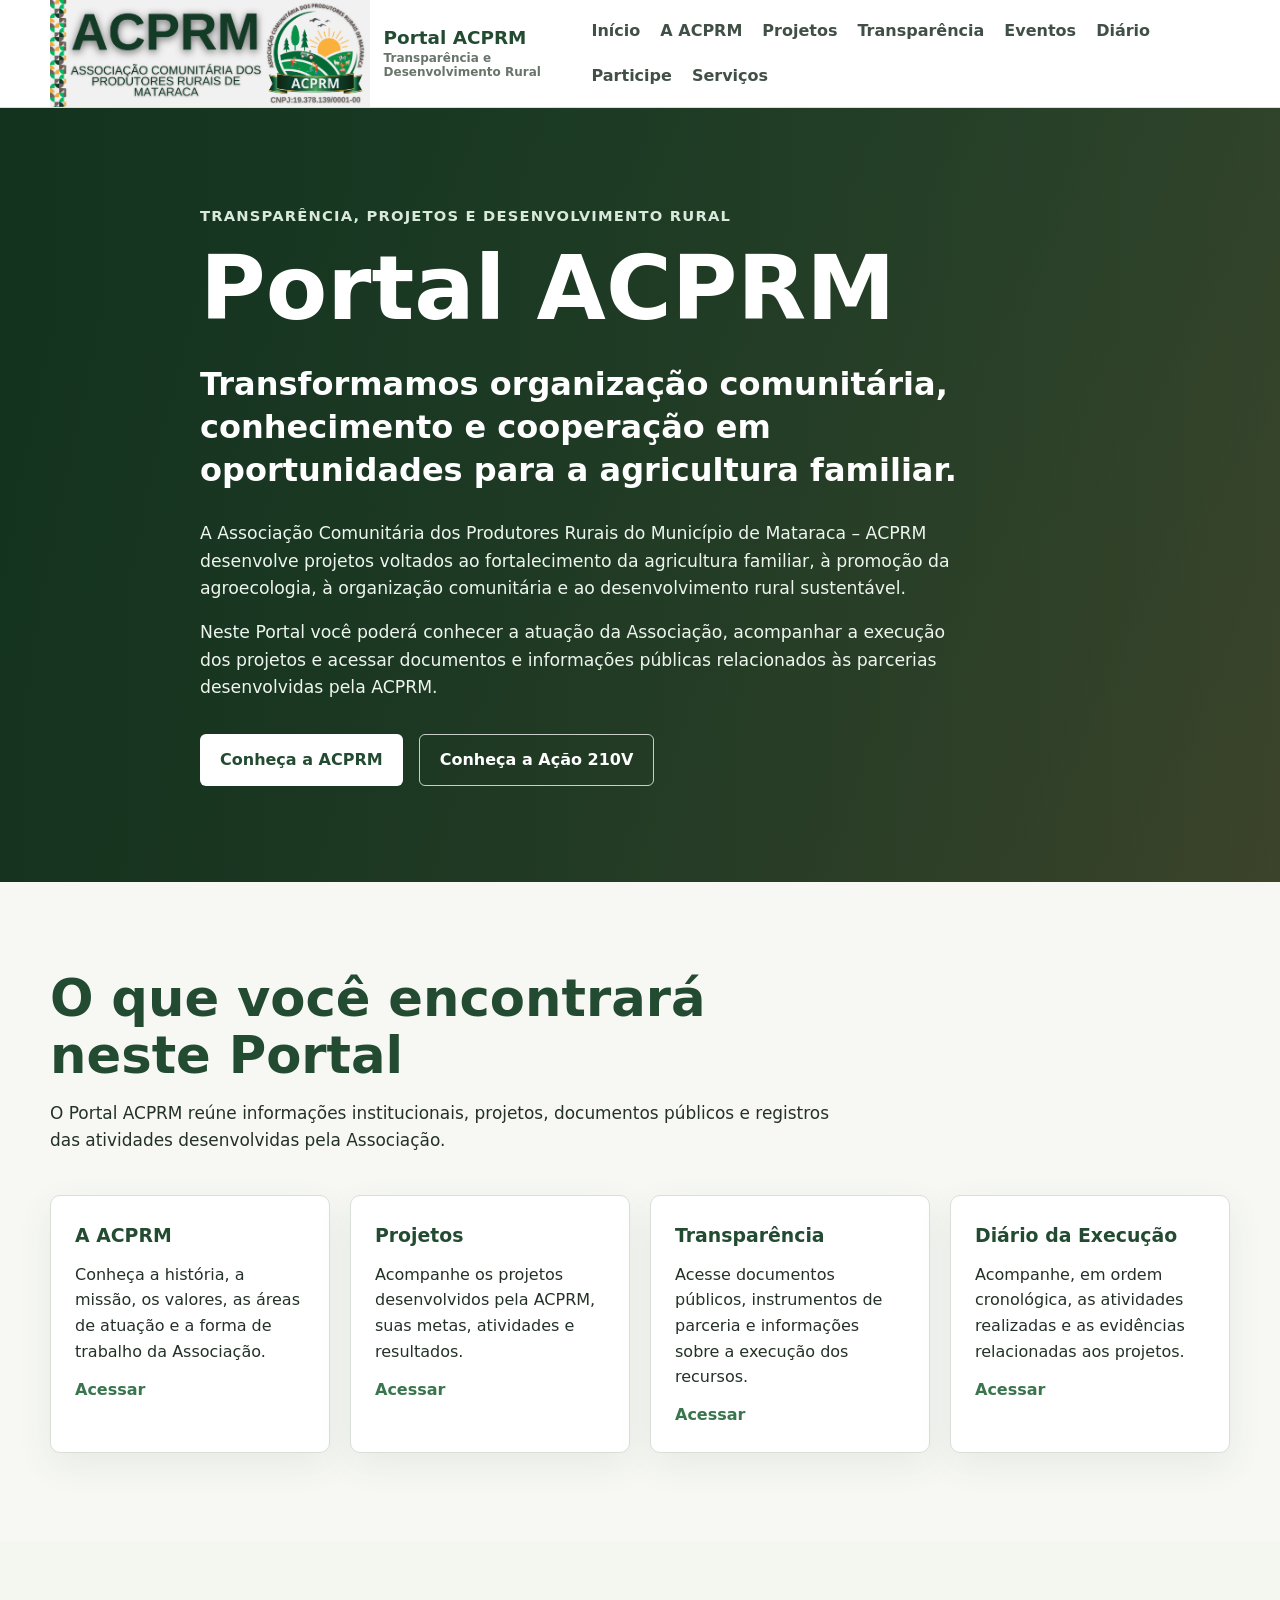
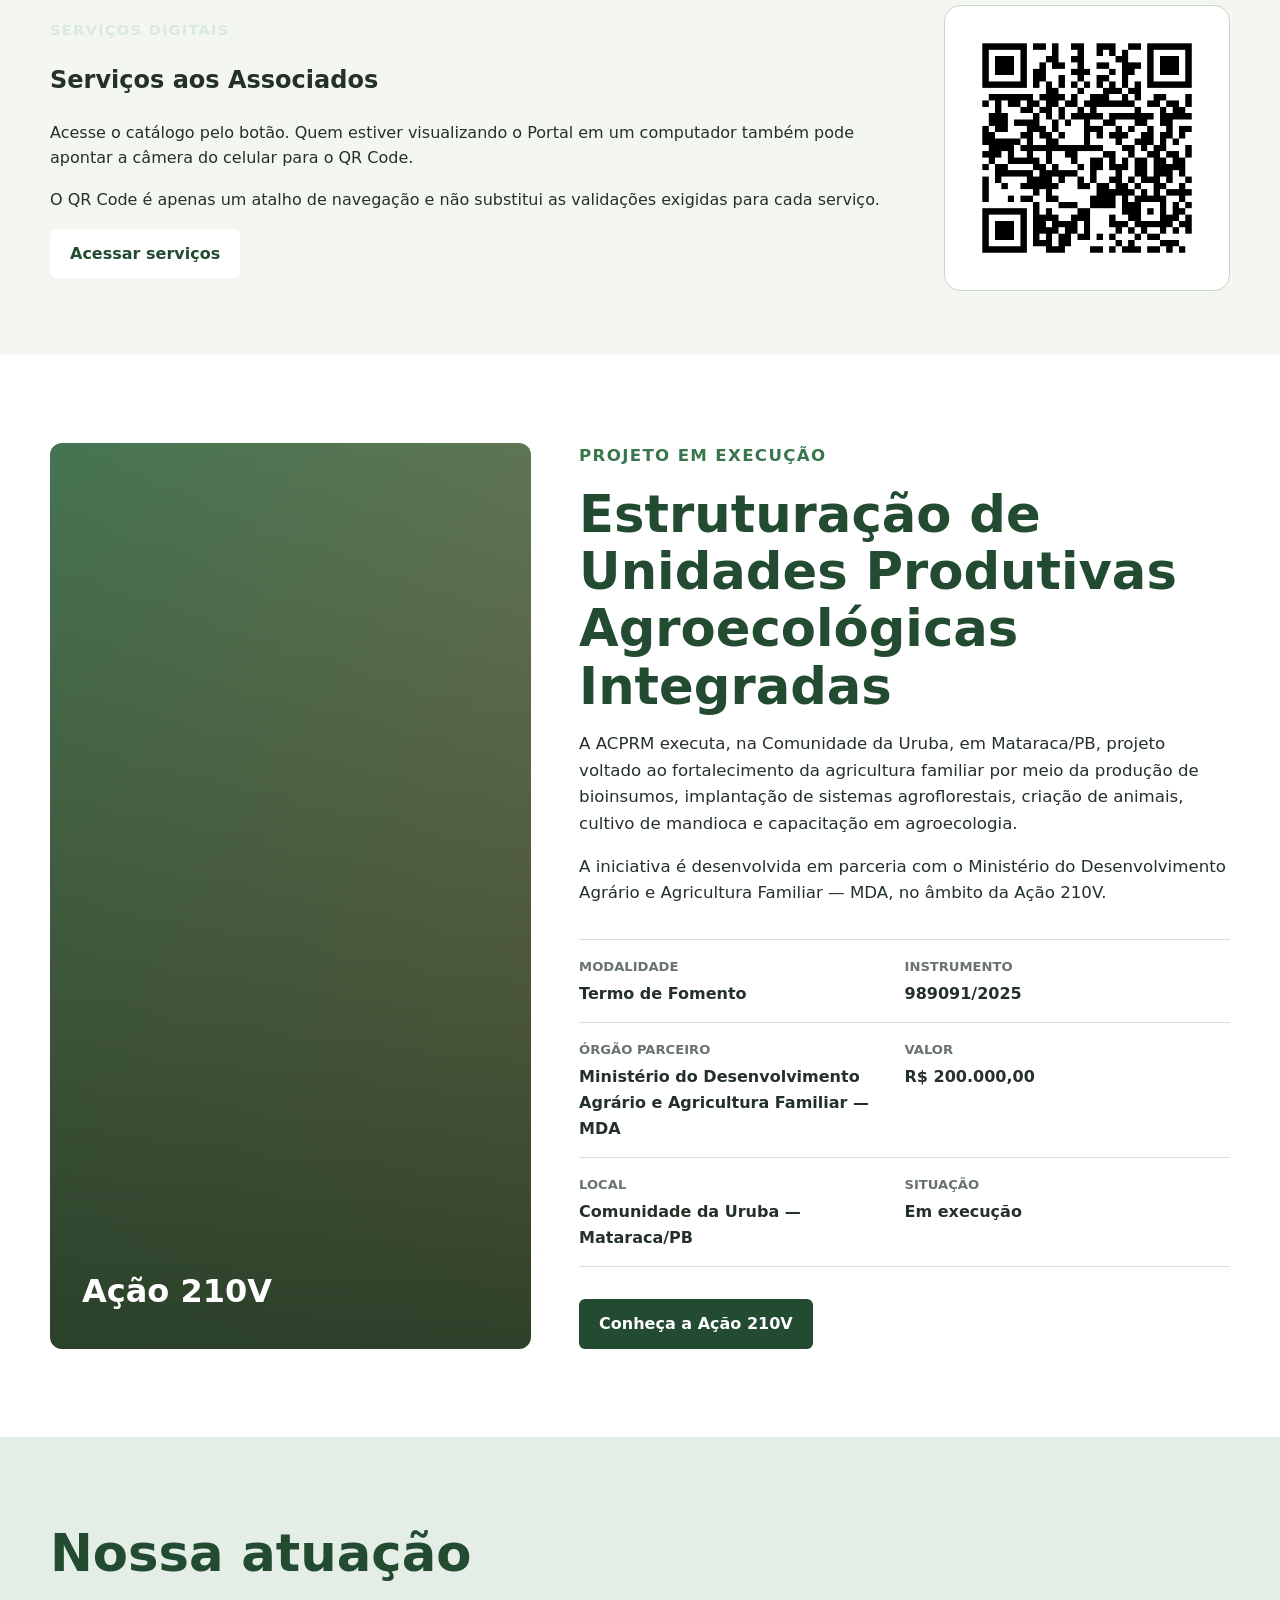
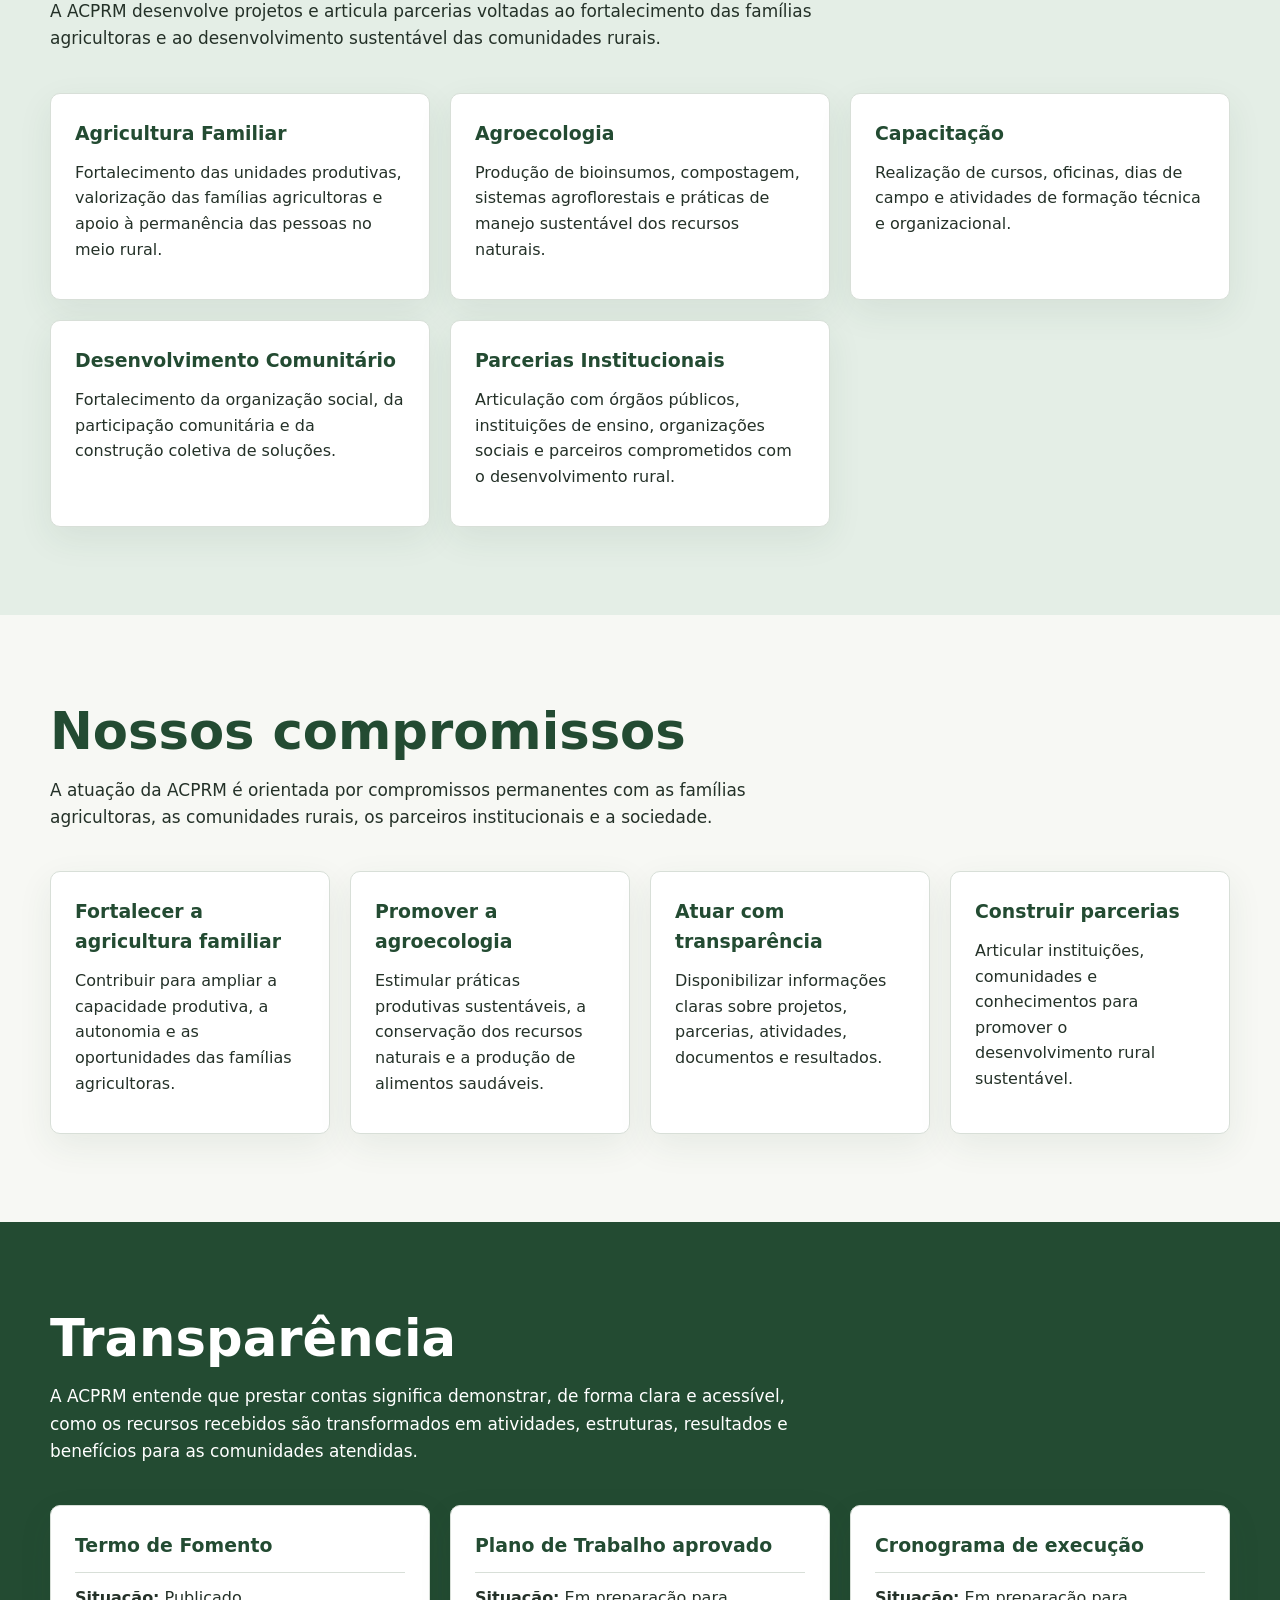
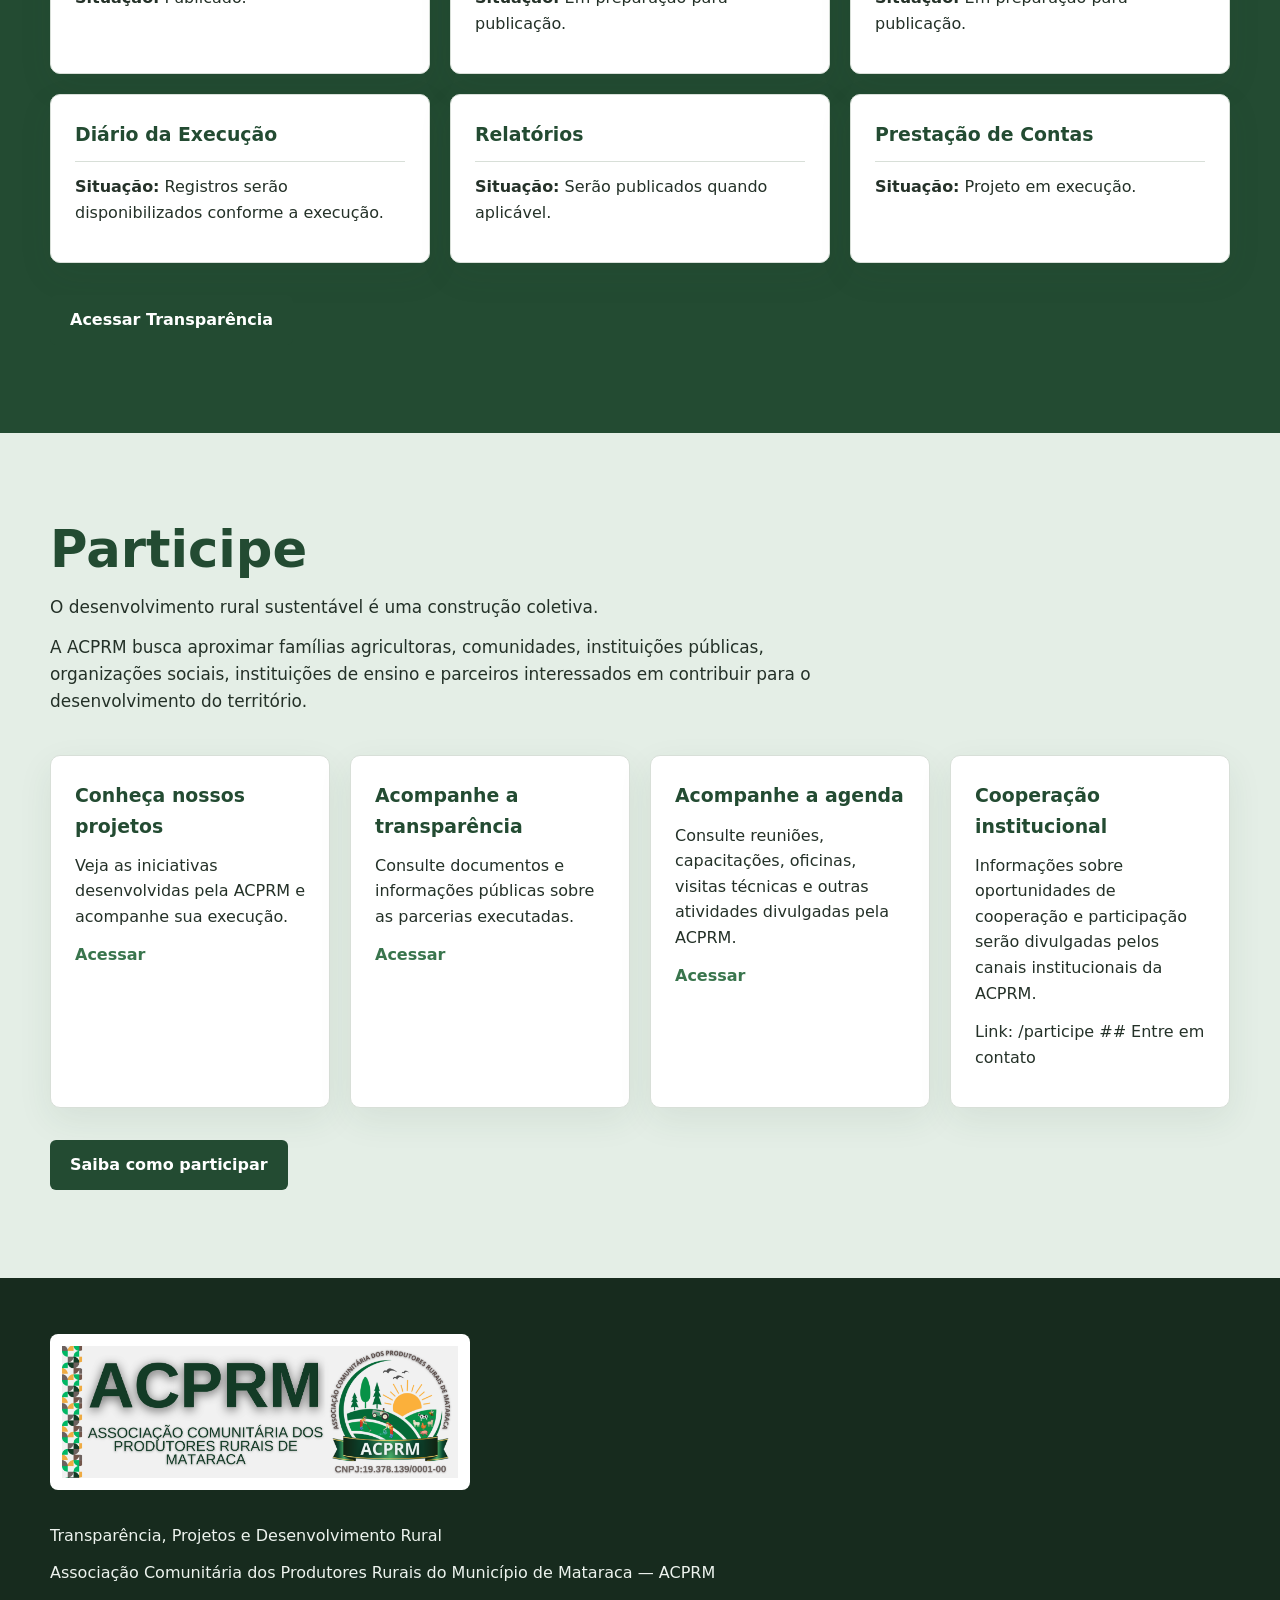
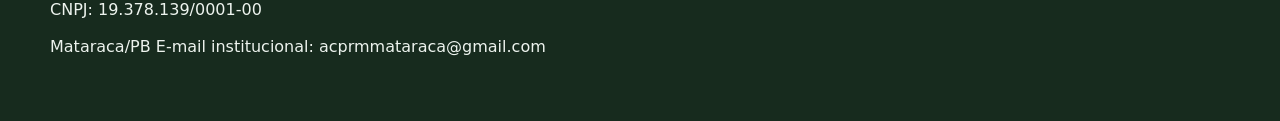
==== commit d87c528d: "deploy: publish services QR and institutional contact" ====
--- a/index.html
+++ b/index.html
@@ -1 +1,4 @@
-<!DOCTYPE html><html lang="pt-BR"><head><meta charset="UTF-8"><meta name="viewport" content="width=device-width, initial-scale=1"><meta name="description" content="Portal ACPRM — Transparência, Projetos e Desenvolvimento Rural"><meta name="generator" content="Astro v7.0.9"><title>Portal ACPRM</title><link rel="stylesheet" href="/_astro/BaseLayout.p6LWwM7B.css"></head><body><header class="site-header"><div class="container header-content"><a class="brand" href="/" aria-label="Portal ACPRM — Início"><img src="/images/acprm-logo.png" alt="Logomarca da Associação Comunitária dos Produtores Rurais do Município de Mataraca — ACPRM"><span><strong>Portal ACPRM</strong><small>Transparência e Desenvolvimento Rural</small></span></a><nav aria-label="Navegação principal"><a href="/">Início</a><a href="/a-acprm">A ACPRM</a><a href="/projetos">Projetos</a><a href="/transparencia">Transparência</a><a href="/eventos">Eventos</a><a href="/diario">Diário</a><a href="/participe">Participe</a></nav></div></header><main><section class="hero"><div class="container hero-content"><p class="eyebrow">Transparência, Projetos e Desenvolvimento Rural</p><h1>Portal ACPRM</h1><p class="hero-message">Transformamos organização comunitária, conhecimento e cooperação em oportunidades para a agricultura familiar.</p><div class="hero-description"><p>A Associação Comunitária dos Produtores Rurais do Município de Mataraca – ACPRM desenvolve projetos voltados ao fortalecimento da agricultura familiar, à promoção da agroecologia, à organização comunitária e ao desenvolvimento rural sustentável.</p><p>Neste Portal você poderá conhecer a atuação da Associação, acompanhar a execução dos projetos e acessar documentos e informações públicas relacionados às parcerias desenvolvidas pela ACPRM.</p></div><div class="actions"><a class="button button-primary" href="/a-acprm">Conheça a ACPRM</a><a class="button button-secondary" href="/projetos/acao-210v">Conheça a Ação 210V</a></div></div></section><section class="content-section section-default"><div class="container"><header class="section-header"><h2>O que você encontrará neste Portal</h2><p>O Portal ACPRM reúne informações institucionais, projetos, documentos públicos e registros das atividades desenvolvidas pela Associação.</p></header><div class="card-grid" style="--grid-columns: 4;"><article class="content-card"><h3>A ACPRM</h3><p>Conheça a história, a missão, os valores, as áreas de atuação e a forma de trabalho da Associação.</p><a class="text-link" href="/a-acprm">Acessar</a></article><article class="content-card"><h3>Projetos</h3><p>Acompanhe os projetos desenvolvidos pela ACPRM, suas metas, atividades e resultados.</p><a class="text-link" href="/projetos">Acessar</a></article><article class="content-card"><h3>Transparência</h3><p>Acesse documentos públicos, instrumentos de parceria e informações sobre a execução dos recursos.</p><a class="text-link" href="/transparencia">Acessar</a></article><article class="content-card"><h3>Diário da Execução</h3><p>Acompanhe, em ordem cronológica, as atividades realizadas e as evidências relacionadas aos projetos.</p><a class="text-link" href="/diario">Acessar</a></article></div></div></section><section class="content-section project-highlight"><div class="container project-layout"><div class="project-visual" aria-hidden="true"><span>Ação 210V</span></div><div class="project-content"><p class="section-label">Projeto em execução</p><h2>Estruturação de Unidades Produtivas Agroecológicas Integradas</h2><p>A ACPRM executa, na Comunidade da Uruba, em Mataraca/PB, projeto voltado ao fortalecimento da agricultura familiar por meio da produção de bioinsumos, implantação de sistemas agroflorestais, criação de animais, cultivo de mandioca e capacitação em agroecologia.</p><p>A iniciativa é desenvolvida em parceria com o Ministério do Desenvolvimento Agrário e Agricultura Familiar — MDA, no âmbito da Ação 210V.</p><dl class="project-data"><div><dt>Modalidade</dt><dd>Termo de Fomento</dd></div><div><dt>Instrumento</dt><dd>989091/2025</dd></div><div><dt>Órgão parceiro</dt><dd>Ministério do Desenvolvimento Agrário e Agricultura Familiar — MDA</dd></div><div><dt>Valor</dt><dd>R$ 200.000,00</dd></div><div><dt>Local</dt><dd>Comunidade da Uruba — Mataraca/PB</dd></div><div><dt>Situação</dt><dd>Em execução</dd></div></dl><a class="button button-green" href="/projetos/acao-210v">Conheça a Ação 210V</a></div></div></section><section class="content-section section-soft"><div class="container"><header class="section-header"><h2>Nossa atuação</h2><p>A ACPRM desenvolve projetos e articula parcerias voltadas ao fortalecimento das famílias agricultoras e ao desenvolvimento sustentável das comunidades rurais.</p></header><div class="card-grid" style="--grid-columns: 3;"><article class="content-card"><h3>Agricultura Familiar</h3><p>Fortalecimento das unidades produtivas, valorização das famílias agricultoras e apoio à permanência das pessoas no meio rural.</p></article><article class="content-card"><h3>Agroecologia</h3><p>Produção de bioinsumos, compostagem, sistemas agroflorestais e práticas de manejo sustentável dos recursos naturais.</p></article><article class="content-card"><h3>Capacitação</h3><p>Realização de cursos, oficinas, dias de campo e atividades de formação técnica e organizacional.</p></article><article class="content-card"><h3>Desenvolvimento Comunitário</h3><p>Fortalecimento da organização social, da participação comunitária e da construção coletiva de soluções.</p></article><article class="content-card"><h3>Parcerias Institucionais</h3><p>Articulação com órgãos públicos, instituições de ensino, organizações sociais e parceiros comprometidos com o desenvolvimento rural.</p></article></div></div></section><section class="content-section section-default"><div class="container"><header class="section-header"><h2>Nossos compromissos</h2><p>A atuação da ACPRM é orientada por compromissos permanentes com as famílias agricultoras, as comunidades rurais, os parceiros institucionais e a sociedade.</p></header><div class="card-grid" style="--grid-columns: 4;"><article class="content-card"><h3>Fortalecer a agricultura familiar</h3><p>Contribuir para ampliar a capacidade produtiva, a autonomia e as oportunidades das famílias agricultoras.</p></article><article class="content-card"><h3>Promover a agroecologia</h3><p>Estimular práticas produtivas sustentáveis, a conservação dos recursos naturais e a produção de alimentos saudáveis.</p></article><article class="content-card"><h3>Atuar com transparência</h3><p>Disponibilizar informações claras sobre projetos, parcerias, atividades, documentos e resultados.</p></article><article class="content-card"><h3>Construir parcerias</h3><p>Articular instituições, comunidades e conhecimentos para promover o desenvolvimento rural sustentável.</p></article></div></div></section><section class="content-section section-dark"><div class="container"><header class="section-header"><h2>Transparência</h2><p>A ACPRM entende que prestar contas significa demonstrar, de forma clara e acessível, como os recursos recebidos são transformados em atividades, estruturas, resultados e benefícios para as comunidades atendidas.</p></header><div class="card-grid" style="--grid-columns: 3;"><article class="content-card"><h3>Termo de Fomento</h3><p class="status"><strong>Situação:</strong> Publicado.</p></article><article class="content-card"><h3>Plano de Trabalho aprovado</h3><p class="status"><strong>Situação:</strong> Em preparação para publicação.</p></article><article class="content-card"><h3>Cronograma de execução</h3><p class="status"><strong>Situação:</strong> Em preparação para publicação.</p></article><article class="content-card"><h3>Diário da Execução</h3><p class="status"><strong>Situação:</strong> Registros serão disponibilizados conforme a execução.</p></article><article class="content-card"><h3>Relatórios</h3><p class="status"><strong>Situação:</strong> Serão publicados quando aplicável.</p></article><article class="content-card"><h3>Prestação de Contas</h3><p class="status"><strong>Situação:</strong> Projeto em execução.</p></article></div><div class="section-action"><a class="button button-green" href="/transparencia">Acessar Transparência</a></div></div></section><section class="content-section section-soft"><div class="container"><header class="section-header"><h2>Participe</h2><p>O desenvolvimento rural sustentável é uma construção coletiva.</p><p>A ACPRM busca aproximar famílias agricultoras, comunidades, instituições públicas, organizações sociais, instituições de ensino e parceiros interessados em contribuir para o desenvolvimento do território.</p></header><div class="card-grid" style="--grid-columns: 4;"><article class="content-card"><h3>Conheça nossos projetos</h3><p>Veja as iniciativas desenvolvidas pela ACPRM e acompanhe sua execução.</p><a class="text-link" href="/projetos">Acessar</a></article><article class="content-card"><h3>Acompanhe a transparência</h3><p>Consulte documentos e informações públicas sobre as parcerias executadas.</p><a class="text-link" href="/transparencia">Acessar</a></article><article class="content-card"><h3>Acompanhe a agenda</h3><p>Consulte reuniões, capacitações, oficinas, visitas técnicas e outras atividades divulgadas pela ACPRM.</p><a class="text-link" href="/eventos">Acessar</a></article><article class="content-card"><h3>Cooperação institucional</h3><p>Informações sobre oportunidades de cooperação e participação serão divulgadas pelos canais institucionais da ACPRM.</p><a class="text-link" href="/participe">Acessar</a></article></div><div class="section-action"><a class="button button-green" href="/participe">Saiba como participar</a></div></div></section></main><footer class="site-footer"><div class="container footer-content"><img class="footer-logo" src="/images/acprm-logo.png" alt="Identidade institucional da ACPRM"><p>Transparência, Projetos e Desenvolvimento Rural</p><p>Associação Comunitária dos Produtores Rurais do Município de Mataraca — ACPRM</p><p>CNPJ: 19.378.139/0001-00</p><p>Mataraca/PB</p></div></footer></body></html>+<!DOCTYPE html><html lang="pt-BR"><head><meta charset="UTF-8"><meta name="viewport" content="width=device-width, initial-scale=1"><meta name="description" content="Portal ACPRM — Transparência, Projetos e Desenvolvimento Rural"><meta name="generator" content="Astro v7.0.9"><title>Portal ACPRM</title><link rel="stylesheet" href="/_astro/BaseLayout.p6LWwM7B.css"><style>.services-qr-section[data-astro-cid-lcdefpme]{background:#f3f7f0;padding:4rem 0}.services-qr-content[data-astro-cid-lcdefpme]{grid-template-columns:minmax(0,1fr) auto;align-items:center;gap:2rem;display:grid}.services-qr-link[data-astro-cid-lcdefpme]{background:#fff;border:1px solid #c9d7c4;border-radius:1rem;padding:.75rem;display:block}.services-qr-link[data-astro-cid-lcdefpme] img[data-astro-cid-lcdefpme]{width:min(260px,70vw);height:auto;display:block}@media (width<=720px){.services-qr-content[data-astro-cid-lcdefpme]{grid-template-columns:1fr}.services-qr-link[data-astro-cid-lcdefpme]{display:none}}
+</style></head><body><header class="site-header"><div class="container header-content"><a class="brand" href="/" aria-label="Portal ACPRM — Início"><img src="/images/acprm-logo.png" alt="Logomarca da Associação Comunitária dos Produtores Rurais do Município de Mataraca — ACPRM"><span><strong>Portal ACPRM</strong><small>Transparência e Desenvolvimento Rural</small></span></a><nav aria-label="Navegação principal"><a href="/">Início</a><a href="/a-acprm">A ACPRM</a><a href="/projetos">Projetos</a><a href="/transparencia">Transparência</a><a href="/eventos">Eventos</a><a href="/diario">Diário</a><a href="/participe">Participe</a><a href="/servicos">Serviços</a>      </nav></div></header><main><section class="hero" data-astro-cid-lcdefpme><div class="container hero-content" data-astro-cid-lcdefpme><p class="eyebrow" data-astro-cid-lcdefpme>Transparência, Projetos e Desenvolvimento Rural</p><h1 data-astro-cid-lcdefpme>Portal ACPRM</h1><p class="hero-message" data-astro-cid-lcdefpme>Transformamos organização comunitária, conhecimento e cooperação em oportunidades para a agricultura familiar.</p><div class="hero-description" data-astro-cid-lcdefpme><p data-astro-cid-lcdefpme>A Associação Comunitária dos Produtores Rurais do Município de Mataraca – ACPRM desenvolve projetos voltados ao fortalecimento da agricultura familiar, à promoção da agroecologia, à organização comunitária e ao desenvolvimento rural sustentável.</p><p data-astro-cid-lcdefpme>Neste Portal você poderá conhecer a atuação da Associação, acompanhar a execução dos projetos e acessar documentos e informações públicas relacionados às parcerias desenvolvidas pela ACPRM.</p></div><div class="actions" data-astro-cid-lcdefpme><a class="button button-primary" href="/a-acprm" data-astro-cid-lcdefpme>Conheça a ACPRM</a><a class="button button-secondary" href="/projetos/acao-210v" data-astro-cid-lcdefpme>Conheça a Ação 210V</a></div></div></section><section class="content-section section-default"><div class="container"><header class="section-header"><h2>O que você encontrará neste Portal</h2><p>O Portal ACPRM reúne informações institucionais, projetos, documentos públicos e registros das atividades desenvolvidas pela Associação.</p></header><div class="card-grid" style="--grid-columns: 4;"><article class="content-card"><h3>A ACPRM</h3><p>Conheça a história, a missão, os valores, as áreas de atuação e a forma de trabalho da Associação.</p><a class="text-link" href="/a-acprm">Acessar</a></article><article class="content-card"><h3>Projetos</h3><p>Acompanhe os projetos desenvolvidos pela ACPRM, suas metas, atividades e resultados.</p><a class="text-link" href="/projetos">Acessar</a></article><article class="content-card"><h3>Transparência</h3><p>Acesse documentos públicos, instrumentos de parceria e informações sobre a execução dos recursos.</p><a class="text-link" href="/transparencia">Acessar</a></article><article class="content-card"><h3>Diário da Execução</h3><p>Acompanhe, em ordem cronológica, as atividades realizadas e as evidências relacionadas aos projetos.</p><a class="text-link" href="/diario">Acessar</a></article></div></div></section><section class="services-qr-section" aria-labelledby="services-qr-title" data-astro-cid-lcdefpme><div class="container services-qr-content" data-astro-cid-lcdefpme><div data-astro-cid-lcdefpme><p class="eyebrow" data-astro-cid-lcdefpme>Serviços digitais</p><h2 id="services-qr-title" data-astro-cid-lcdefpme>Serviços aos Associados</h2><p data-astro-cid-lcdefpme>Acesse o catálogo pelo botão. Quem estiver visualizando o Portal em um computador também pode apontar a câmera do celular para o QR Code.</p><p data-astro-cid-lcdefpme>O QR Code é apenas um atalho de navegação e não substitui as validações exigidas para cada serviço.</p><a class="button button-primary" href="/servicos" data-astro-cid-lcdefpme>Acessar serviços</a></div><a class="services-qr-link" href="/servicos" aria-label="Acessar Serviços aos Associados" data-astro-cid-lcdefpme><img src="/images/qr-servicos-acprm.png" width="260" height="260" loading="lazy" alt="QR Code para acessar os Serviços aos Associados da ACPRM" data-astro-cid-lcdefpme></a></div></section><section class="content-section project-highlight"><div class="container project-layout"><div class="project-visual" aria-hidden="true"><span>Ação 210V</span></div><div class="project-content"><p class="section-label">Projeto em execução</p><h2>Estruturação de Unidades Produtivas Agroecológicas Integradas</h2><p>A ACPRM executa, na Comunidade da Uruba, em Mataraca/PB, projeto voltado ao fortalecimento da agricultura familiar por meio da produção de bioinsumos, implantação de sistemas agroflorestais, criação de animais, cultivo de mandioca e capacitação em agroecologia.</p><p>A iniciativa é desenvolvida em parceria com o Ministério do Desenvolvimento Agrário e Agricultura Familiar — MDA, no âmbito da Ação 210V.</p><dl class="project-data"><div><dt>Modalidade</dt><dd>Termo de Fomento</dd></div><div><dt>Instrumento</dt><dd>989091/2025</dd></div><div><dt>Órgão parceiro</dt><dd>Ministério do Desenvolvimento Agrário e Agricultura Familiar — MDA</dd></div><div><dt>Valor</dt><dd>R$ 200.000,00</dd></div><div><dt>Local</dt><dd>Comunidade da Uruba — Mataraca/PB</dd></div><div><dt>Situação</dt><dd>Em execução</dd></div></dl><a class="button button-green" href="/projetos/acao-210v">Conheça a Ação 210V</a></div></div></section><section class="content-section section-soft"><div class="container"><header class="section-header"><h2>Nossa atuação</h2><p>A ACPRM desenvolve projetos e articula parcerias voltadas ao fortalecimento das famílias agricultoras e ao desenvolvimento sustentável das comunidades rurais.</p></header><div class="card-grid" style="--grid-columns: 3;"><article class="content-card"><h3>Agricultura Familiar</h3><p>Fortalecimento das unidades produtivas, valorização das famílias agricultoras e apoio à permanência das pessoas no meio rural.</p></article><article class="content-card"><h3>Agroecologia</h3><p>Produção de bioinsumos, compostagem, sistemas agroflorestais e práticas de manejo sustentável dos recursos naturais.</p></article><article class="content-card"><h3>Capacitação</h3><p>Realização de cursos, oficinas, dias de campo e atividades de formação técnica e organizacional.</p></article><article class="content-card"><h3>Desenvolvimento Comunitário</h3><p>Fortalecimento da organização social, da participação comunitária e da construção coletiva de soluções.</p></article><article class="content-card"><h3>Parcerias Institucionais</h3><p>Articulação com órgãos públicos, instituições de ensino, organizações sociais e parceiros comprometidos com o desenvolvimento rural.</p></article></div></div></section><section class="content-section section-default"><div class="container"><header class="section-header"><h2>Nossos compromissos</h2><p>A atuação da ACPRM é orientada por compromissos permanentes com as famílias agricultoras, as comunidades rurais, os parceiros institucionais e a sociedade.</p></header><div class="card-grid" style="--grid-columns: 4;"><article class="content-card"><h3>Fortalecer a agricultura familiar</h3><p>Contribuir para ampliar a capacidade produtiva, a autonomia e as oportunidades das famílias agricultoras.</p></article><article class="content-card"><h3>Promover a agroecologia</h3><p>Estimular práticas produtivas sustentáveis, a conservação dos recursos naturais e a produção de alimentos saudáveis.</p></article><article class="content-card"><h3>Atuar com transparência</h3><p>Disponibilizar informações claras sobre projetos, parcerias, atividades, documentos e resultados.</p></article><article class="content-card"><h3>Construir parcerias</h3><p>Articular instituições, comunidades e conhecimentos para promover o desenvolvimento rural sustentável.</p></article></div></div></section><section class="content-section section-dark"><div class="container"><header class="section-header"><h2>Transparência</h2><p>A ACPRM entende que prestar contas significa demonstrar, de forma clara e acessível, como os recursos recebidos são transformados em atividades, estruturas, resultados e benefícios para as comunidades atendidas.</p></header><div class="card-grid" style="--grid-columns: 3;"><article class="content-card"><h3>Termo de Fomento</h3><p class="status"><strong>Situação:</strong> Publicado.</p></article><article class="content-card"><h3>Plano de Trabalho aprovado</h3><p class="status"><strong>Situação:</strong> Em preparação para publicação.</p></article><article class="content-card"><h3>Cronograma de execução</h3><p class="status"><strong>Situação:</strong> Em preparação para publicação.</p></article><article class="content-card"><h3>Diário da Execução</h3><p class="status"><strong>Situação:</strong> Registros serão disponibilizados conforme a execução.</p></article><article class="content-card"><h3>Relatórios</h3><p class="status"><strong>Situação:</strong> Serão publicados quando aplicável.</p></article><article class="content-card"><h3>Prestação de Contas</h3><p class="status"><strong>Situação:</strong> Projeto em execução.</p></article></div><div class="section-action"><a class="button button-green" href="/transparencia">Acessar Transparência</a></div></div></section><section class="content-section section-soft"><div class="container"><header class="section-header"><h2>Participe</h2><p>O desenvolvimento rural sustentável é uma construção coletiva.</p><p>A ACPRM busca aproximar famílias agricultoras, comunidades, instituições públicas, organizações sociais, instituições de ensino e parceiros interessados em contribuir para o desenvolvimento do território.</p></header><div class="card-grid" style="--grid-columns: 4;"><article class="content-card"><h3>Conheça nossos projetos</h3><p>Veja as iniciativas desenvolvidas pela ACPRM e acompanhe sua execução.</p><a class="text-link" href="/projetos">Acessar</a></article><article class="content-card"><h3>Acompanhe a transparência</h3><p>Consulte documentos e informações públicas sobre as parcerias executadas.</p><a class="text-link" href="/transparencia">Acessar</a></article><article class="content-card"><h3>Acompanhe a agenda</h3><p>Consulte reuniões, capacitações, oficinas, visitas técnicas e outras atividades divulgadas pela ACPRM.</p><a class="text-link" href="/eventos">Acessar</a></article><article class="content-card"><h3>Cooperação institucional</h3><p>Informações sobre oportunidades de cooperação e participação serão divulgadas pelos canais institucionais da ACPRM.</p><p>Link: /participe
+## Entre em contato</p></article></div><div class="section-action"><a class="button button-green" href="/participe">Saiba como participar</a></div></div></section></main><footer class="site-footer"><div class="container footer-content"><img class="footer-logo" src="/images/acprm-logo.png" alt="Identidade institucional da ACPRM"><p>Transparência, Projetos e Desenvolvimento Rural</p><p>Associação Comunitária dos Produtores Rurais do Município de Mataraca — ACPRM</p><p>CNPJ: 19.378.139/0001-00</p><p>Mataraca/PB
+E-mail institucional: acprmmataraca@gmail.com</p></div></footer></body></html>
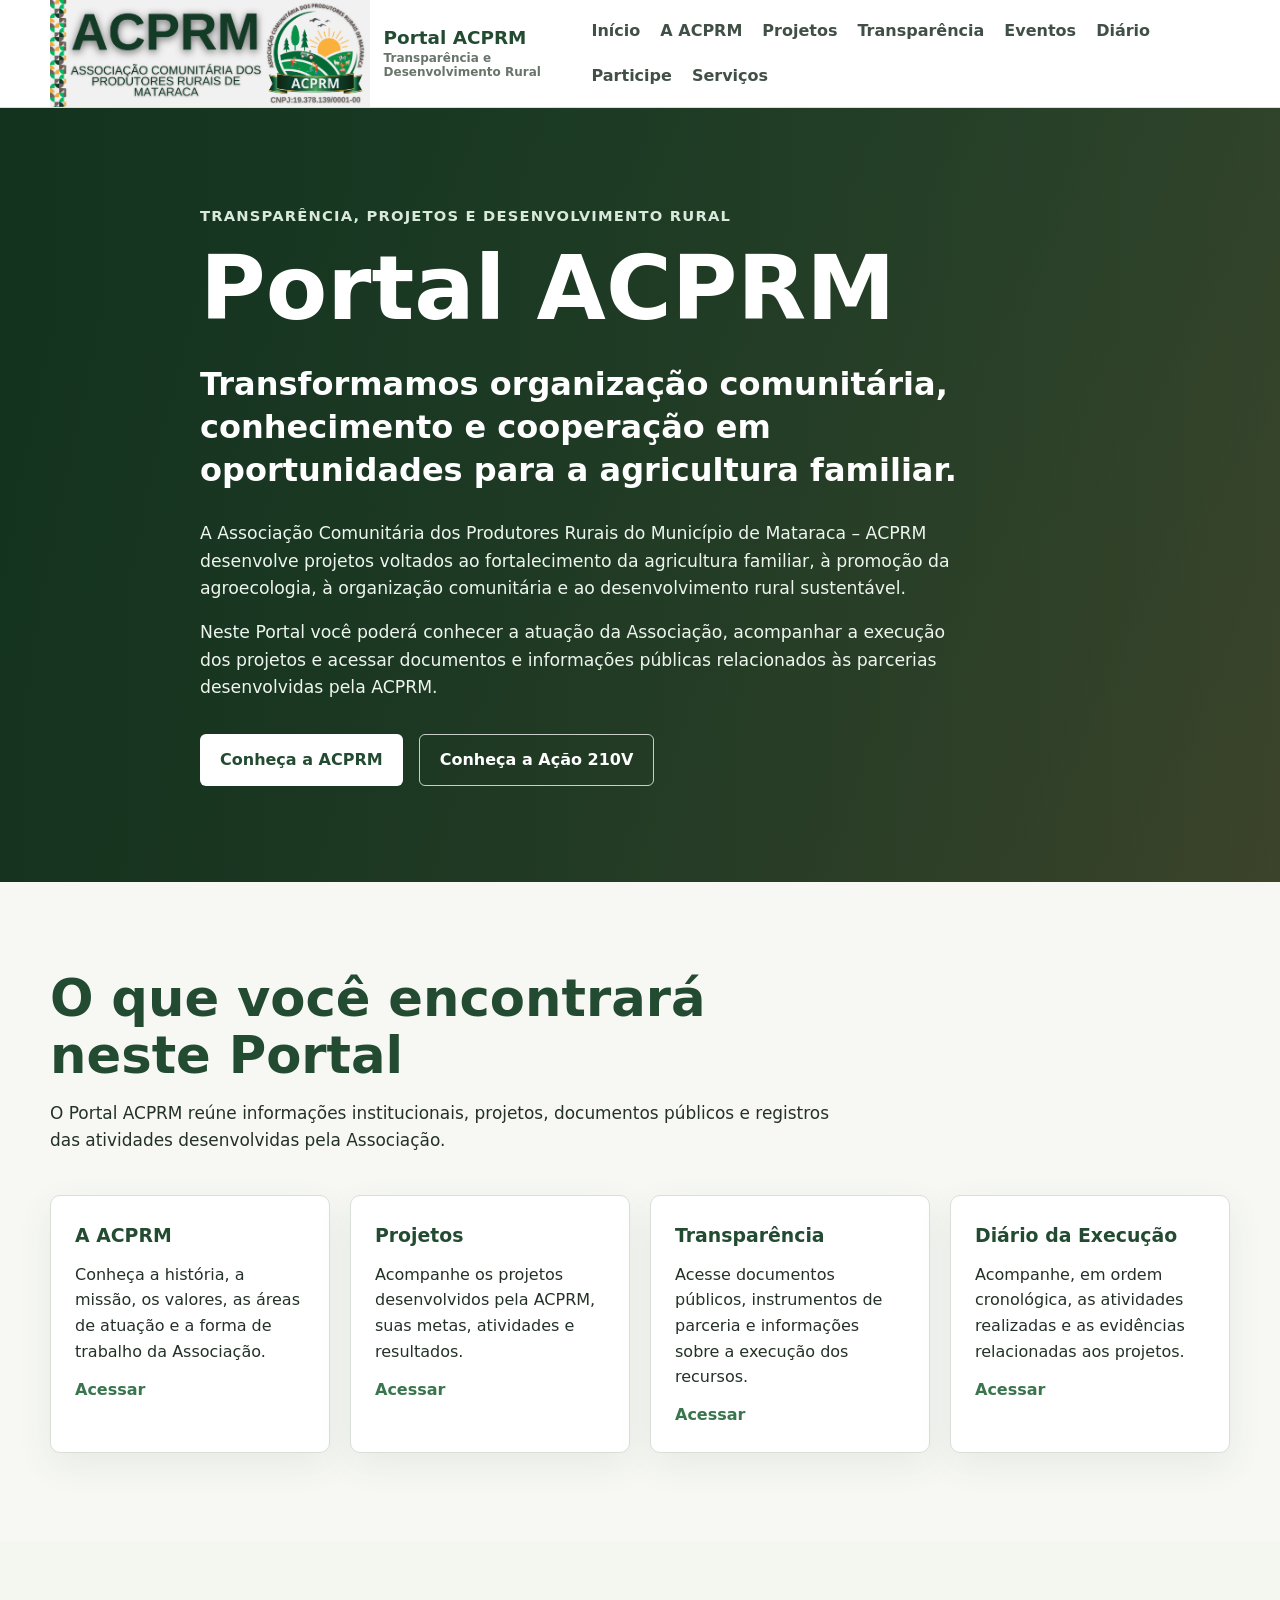
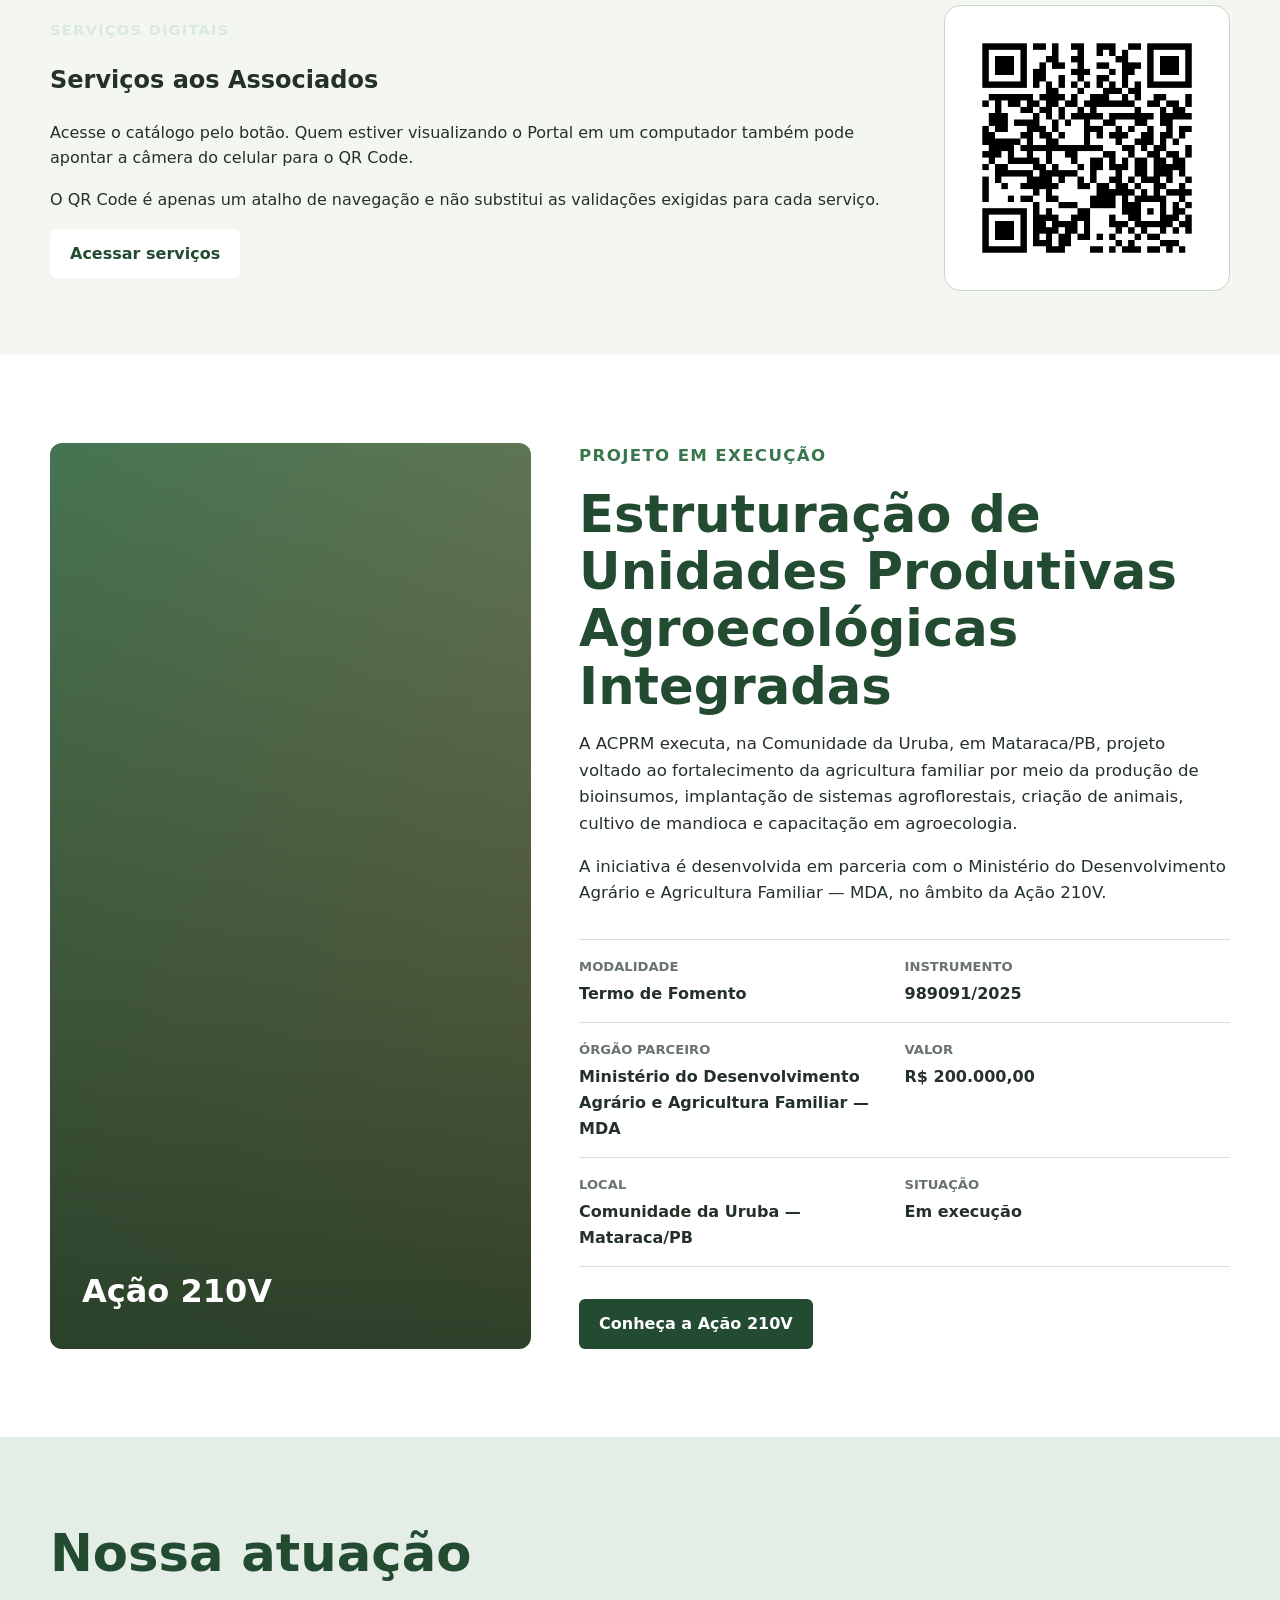
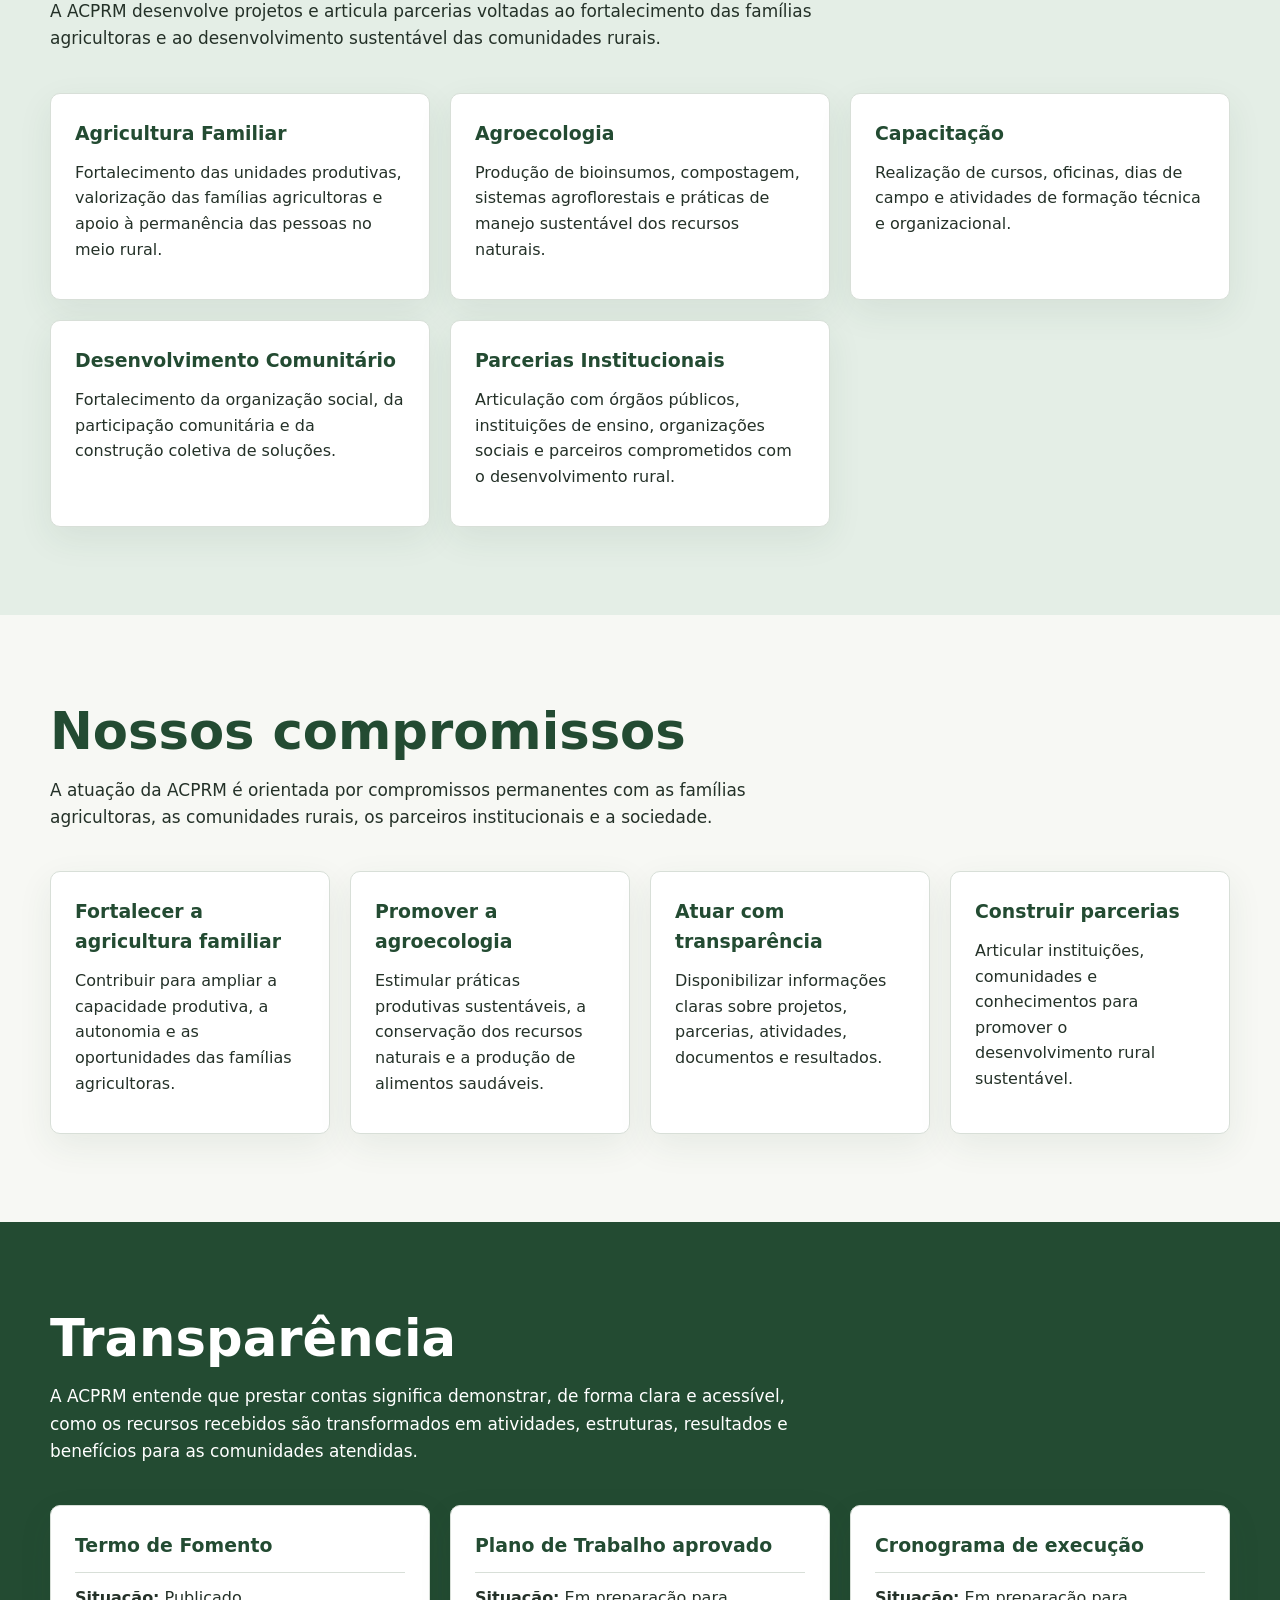
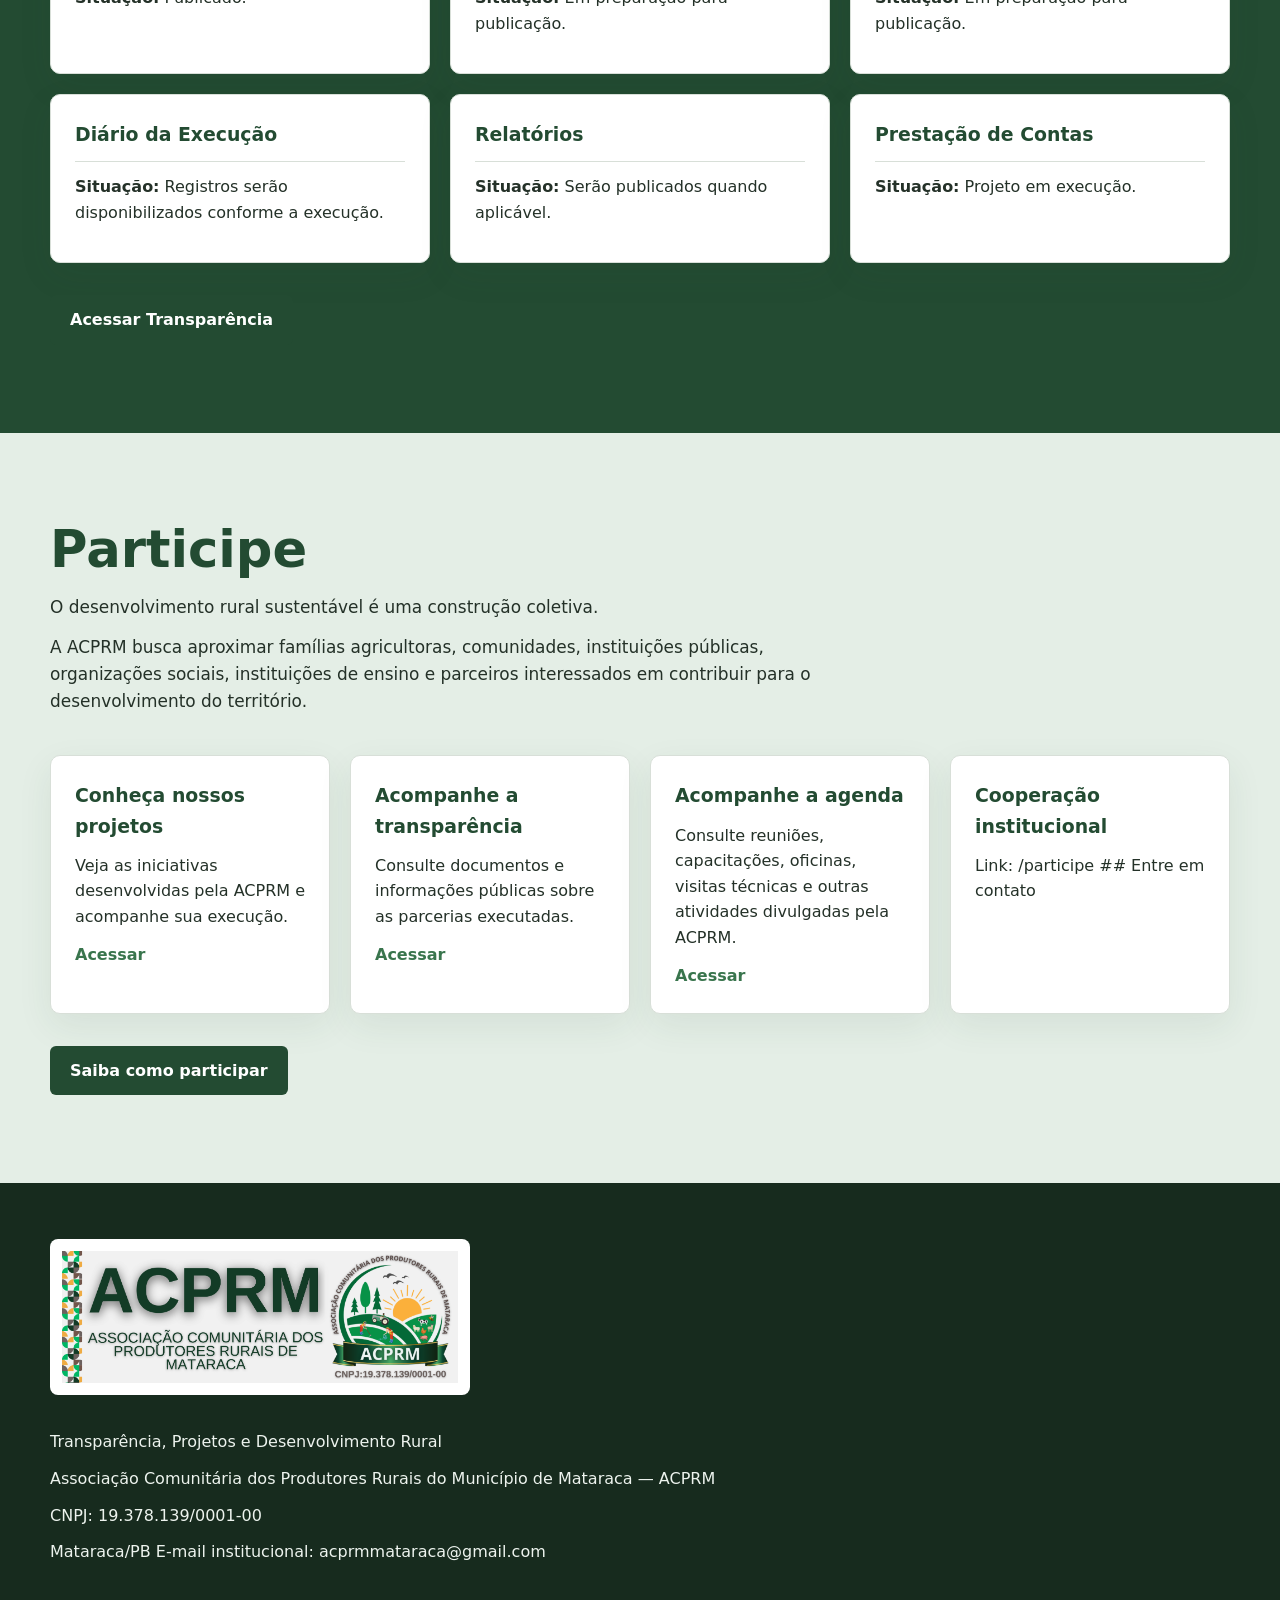
==== commit 77f2c15e: "deploy: publish participation and breadcrumb fixes" ====
--- a/index.html
+++ b/index.html
@@ -1,4 +1,4 @@
 <!DOCTYPE html><html lang="pt-BR"><head><meta charset="UTF-8"><meta name="viewport" content="width=device-width, initial-scale=1"><meta name="description" content="Portal ACPRM — Transparência, Projetos e Desenvolvimento Rural"><meta name="generator" content="Astro v7.0.9"><title>Portal ACPRM</title><link rel="stylesheet" href="/_astro/BaseLayout.p6LWwM7B.css"><style>.services-qr-section[data-astro-cid-lcdefpme]{background:#f3f7f0;padding:4rem 0}.services-qr-content[data-astro-cid-lcdefpme]{grid-template-columns:minmax(0,1fr) auto;align-items:center;gap:2rem;display:grid}.services-qr-link[data-astro-cid-lcdefpme]{background:#fff;border:1px solid #c9d7c4;border-radius:1rem;padding:.75rem;display:block}.services-qr-link[data-astro-cid-lcdefpme] img[data-astro-cid-lcdefpme]{width:min(260px,70vw);height:auto;display:block}@media (width<=720px){.services-qr-content[data-astro-cid-lcdefpme]{grid-template-columns:1fr}.services-qr-link[data-astro-cid-lcdefpme]{display:none}}
-</style></head><body><header class="site-header"><div class="container header-content"><a class="brand" href="/" aria-label="Portal ACPRM — Início"><img src="/images/acprm-logo.png" alt="Logomarca da Associação Comunitária dos Produtores Rurais do Município de Mataraca — ACPRM"><span><strong>Portal ACPRM</strong><small>Transparência e Desenvolvimento Rural</small></span></a><nav aria-label="Navegação principal"><a href="/">Início</a><a href="/a-acprm">A ACPRM</a><a href="/projetos">Projetos</a><a href="/transparencia">Transparência</a><a href="/eventos">Eventos</a><a href="/diario">Diário</a><a href="/participe">Participe</a><a href="/servicos">Serviços</a>      </nav></div></header><main><section class="hero" data-astro-cid-lcdefpme><div class="container hero-content" data-astro-cid-lcdefpme><p class="eyebrow" data-astro-cid-lcdefpme>Transparência, Projetos e Desenvolvimento Rural</p><h1 data-astro-cid-lcdefpme>Portal ACPRM</h1><p class="hero-message" data-astro-cid-lcdefpme>Transformamos organização comunitária, conhecimento e cooperação em oportunidades para a agricultura familiar.</p><div class="hero-description" data-astro-cid-lcdefpme><p data-astro-cid-lcdefpme>A Associação Comunitária dos Produtores Rurais do Município de Mataraca – ACPRM desenvolve projetos voltados ao fortalecimento da agricultura familiar, à promoção da agroecologia, à organização comunitária e ao desenvolvimento rural sustentável.</p><p data-astro-cid-lcdefpme>Neste Portal você poderá conhecer a atuação da Associação, acompanhar a execução dos projetos e acessar documentos e informações públicas relacionados às parcerias desenvolvidas pela ACPRM.</p></div><div class="actions" data-astro-cid-lcdefpme><a class="button button-primary" href="/a-acprm" data-astro-cid-lcdefpme>Conheça a ACPRM</a><a class="button button-secondary" href="/projetos/acao-210v" data-astro-cid-lcdefpme>Conheça a Ação 210V</a></div></div></section><section class="content-section section-default"><div class="container"><header class="section-header"><h2>O que você encontrará neste Portal</h2><p>O Portal ACPRM reúne informações institucionais, projetos, documentos públicos e registros das atividades desenvolvidas pela Associação.</p></header><div class="card-grid" style="--grid-columns: 4;"><article class="content-card"><h3>A ACPRM</h3><p>Conheça a história, a missão, os valores, as áreas de atuação e a forma de trabalho da Associação.</p><a class="text-link" href="/a-acprm">Acessar</a></article><article class="content-card"><h3>Projetos</h3><p>Acompanhe os projetos desenvolvidos pela ACPRM, suas metas, atividades e resultados.</p><a class="text-link" href="/projetos">Acessar</a></article><article class="content-card"><h3>Transparência</h3><p>Acesse documentos públicos, instrumentos de parceria e informações sobre a execução dos recursos.</p><a class="text-link" href="/transparencia">Acessar</a></article><article class="content-card"><h3>Diário da Execução</h3><p>Acompanhe, em ordem cronológica, as atividades realizadas e as evidências relacionadas aos projetos.</p><a class="text-link" href="/diario">Acessar</a></article></div></div></section><section class="services-qr-section" aria-labelledby="services-qr-title" data-astro-cid-lcdefpme><div class="container services-qr-content" data-astro-cid-lcdefpme><div data-astro-cid-lcdefpme><p class="eyebrow" data-astro-cid-lcdefpme>Serviços digitais</p><h2 id="services-qr-title" data-astro-cid-lcdefpme>Serviços aos Associados</h2><p data-astro-cid-lcdefpme>Acesse o catálogo pelo botão. Quem estiver visualizando o Portal em um computador também pode apontar a câmera do celular para o QR Code.</p><p data-astro-cid-lcdefpme>O QR Code é apenas um atalho de navegação e não substitui as validações exigidas para cada serviço.</p><a class="button button-primary" href="/servicos" data-astro-cid-lcdefpme>Acessar serviços</a></div><a class="services-qr-link" href="/servicos" aria-label="Acessar Serviços aos Associados" data-astro-cid-lcdefpme><img src="/images/qr-servicos-acprm.png" width="260" height="260" loading="lazy" alt="QR Code para acessar os Serviços aos Associados da ACPRM" data-astro-cid-lcdefpme></a></div></section><section class="content-section project-highlight"><div class="container project-layout"><div class="project-visual" aria-hidden="true"><span>Ação 210V</span></div><div class="project-content"><p class="section-label">Projeto em execução</p><h2>Estruturação de Unidades Produtivas Agroecológicas Integradas</h2><p>A ACPRM executa, na Comunidade da Uruba, em Mataraca/PB, projeto voltado ao fortalecimento da agricultura familiar por meio da produção de bioinsumos, implantação de sistemas agroflorestais, criação de animais, cultivo de mandioca e capacitação em agroecologia.</p><p>A iniciativa é desenvolvida em parceria com o Ministério do Desenvolvimento Agrário e Agricultura Familiar — MDA, no âmbito da Ação 210V.</p><dl class="project-data"><div><dt>Modalidade</dt><dd>Termo de Fomento</dd></div><div><dt>Instrumento</dt><dd>989091/2025</dd></div><div><dt>Órgão parceiro</dt><dd>Ministério do Desenvolvimento Agrário e Agricultura Familiar — MDA</dd></div><div><dt>Valor</dt><dd>R$ 200.000,00</dd></div><div><dt>Local</dt><dd>Comunidade da Uruba — Mataraca/PB</dd></div><div><dt>Situação</dt><dd>Em execução</dd></div></dl><a class="button button-green" href="/projetos/acao-210v">Conheça a Ação 210V</a></div></div></section><section class="content-section section-soft"><div class="container"><header class="section-header"><h2>Nossa atuação</h2><p>A ACPRM desenvolve projetos e articula parcerias voltadas ao fortalecimento das famílias agricultoras e ao desenvolvimento sustentável das comunidades rurais.</p></header><div class="card-grid" style="--grid-columns: 3;"><article class="content-card"><h3>Agricultura Familiar</h3><p>Fortalecimento das unidades produtivas, valorização das famílias agricultoras e apoio à permanência das pessoas no meio rural.</p></article><article class="content-card"><h3>Agroecologia</h3><p>Produção de bioinsumos, compostagem, sistemas agroflorestais e práticas de manejo sustentável dos recursos naturais.</p></article><article class="content-card"><h3>Capacitação</h3><p>Realização de cursos, oficinas, dias de campo e atividades de formação técnica e organizacional.</p></article><article class="content-card"><h3>Desenvolvimento Comunitário</h3><p>Fortalecimento da organização social, da participação comunitária e da construção coletiva de soluções.</p></article><article class="content-card"><h3>Parcerias Institucionais</h3><p>Articulação com órgãos públicos, instituições de ensino, organizações sociais e parceiros comprometidos com o desenvolvimento rural.</p></article></div></div></section><section class="content-section section-default"><div class="container"><header class="section-header"><h2>Nossos compromissos</h2><p>A atuação da ACPRM é orientada por compromissos permanentes com as famílias agricultoras, as comunidades rurais, os parceiros institucionais e a sociedade.</p></header><div class="card-grid" style="--grid-columns: 4;"><article class="content-card"><h3>Fortalecer a agricultura familiar</h3><p>Contribuir para ampliar a capacidade produtiva, a autonomia e as oportunidades das famílias agricultoras.</p></article><article class="content-card"><h3>Promover a agroecologia</h3><p>Estimular práticas produtivas sustentáveis, a conservação dos recursos naturais e a produção de alimentos saudáveis.</p></article><article class="content-card"><h3>Atuar com transparência</h3><p>Disponibilizar informações claras sobre projetos, parcerias, atividades, documentos e resultados.</p></article><article class="content-card"><h3>Construir parcerias</h3><p>Articular instituições, comunidades e conhecimentos para promover o desenvolvimento rural sustentável.</p></article></div></div></section><section class="content-section section-dark"><div class="container"><header class="section-header"><h2>Transparência</h2><p>A ACPRM entende que prestar contas significa demonstrar, de forma clara e acessível, como os recursos recebidos são transformados em atividades, estruturas, resultados e benefícios para as comunidades atendidas.</p></header><div class="card-grid" style="--grid-columns: 3;"><article class="content-card"><h3>Termo de Fomento</h3><p class="status"><strong>Situação:</strong> Publicado.</p></article><article class="content-card"><h3>Plano de Trabalho aprovado</h3><p class="status"><strong>Situação:</strong> Em preparação para publicação.</p></article><article class="content-card"><h3>Cronograma de execução</h3><p class="status"><strong>Situação:</strong> Em preparação para publicação.</p></article><article class="content-card"><h3>Diário da Execução</h3><p class="status"><strong>Situação:</strong> Registros serão disponibilizados conforme a execução.</p></article><article class="content-card"><h3>Relatórios</h3><p class="status"><strong>Situação:</strong> Serão publicados quando aplicável.</p></article><article class="content-card"><h3>Prestação de Contas</h3><p class="status"><strong>Situação:</strong> Projeto em execução.</p></article></div><div class="section-action"><a class="button button-green" href="/transparencia">Acessar Transparência</a></div></div></section><section class="content-section section-soft"><div class="container"><header class="section-header"><h2>Participe</h2><p>O desenvolvimento rural sustentável é uma construção coletiva.</p><p>A ACPRM busca aproximar famílias agricultoras, comunidades, instituições públicas, organizações sociais, instituições de ensino e parceiros interessados em contribuir para o desenvolvimento do território.</p></header><div class="card-grid" style="--grid-columns: 4;"><article class="content-card"><h3>Conheça nossos projetos</h3><p>Veja as iniciativas desenvolvidas pela ACPRM e acompanhe sua execução.</p><a class="text-link" href="/projetos">Acessar</a></article><article class="content-card"><h3>Acompanhe a transparência</h3><p>Consulte documentos e informações públicas sobre as parcerias executadas.</p><a class="text-link" href="/transparencia">Acessar</a></article><article class="content-card"><h3>Acompanhe a agenda</h3><p>Consulte reuniões, capacitações, oficinas, visitas técnicas e outras atividades divulgadas pela ACPRM.</p><a class="text-link" href="/eventos">Acessar</a></article><article class="content-card"><h3>Cooperação institucional</h3><p>Informações sobre oportunidades de cooperação e participação serão divulgadas pelos canais institucionais da ACPRM.</p><p>Link: /participe
+</style></head><body><header class="site-header"><div class="container header-content"><a class="brand" href="/" aria-label="Portal ACPRM — Início"><img src="/images/acprm-logo.png" alt="Logomarca da Associação Comunitária dos Produtores Rurais do Município de Mataraca — ACPRM"><span><strong>Portal ACPRM</strong><small>Transparência e Desenvolvimento Rural</small></span></a><nav aria-label="Navegação principal"><a href="/">Início</a><a href="/a-acprm">A ACPRM</a><a href="/projetos">Projetos</a><a href="/transparencia">Transparência</a><a href="/eventos">Eventos</a><a href="/diario">Diário</a><a href="/participe">Participe</a><a href="/servicos">Serviços</a>      </nav></div></header><main><section class="hero" data-astro-cid-lcdefpme><div class="container hero-content" data-astro-cid-lcdefpme><p class="eyebrow" data-astro-cid-lcdefpme>Transparência, Projetos e Desenvolvimento Rural</p><h1 data-astro-cid-lcdefpme>Portal ACPRM</h1><p class="hero-message" data-astro-cid-lcdefpme>Transformamos organização comunitária, conhecimento e cooperação em oportunidades para a agricultura familiar.</p><div class="hero-description" data-astro-cid-lcdefpme><p data-astro-cid-lcdefpme>A Associação Comunitária dos Produtores Rurais do Município de Mataraca – ACPRM desenvolve projetos voltados ao fortalecimento da agricultura familiar, à promoção da agroecologia, à organização comunitária e ao desenvolvimento rural sustentável.</p><p data-astro-cid-lcdefpme>Neste Portal você poderá conhecer a atuação da Associação, acompanhar a execução dos projetos e acessar documentos e informações públicas relacionados às parcerias desenvolvidas pela ACPRM.</p></div><div class="actions" data-astro-cid-lcdefpme><a class="button button-primary" href="/a-acprm" data-astro-cid-lcdefpme>Conheça a ACPRM</a><a class="button button-secondary" href="/projetos/acao-210v" data-astro-cid-lcdefpme>Conheça a Ação 210V</a></div></div></section><section class="content-section section-default"><div class="container"><header class="section-header"><h2>O que você encontrará neste Portal</h2><p>O Portal ACPRM reúne informações institucionais, projetos, documentos públicos e registros das atividades desenvolvidas pela Associação.</p></header><div class="card-grid" style="--grid-columns: 4;"><article class="content-card"><h3>A ACPRM</h3><p>Conheça a história, a missão, os valores, as áreas de atuação e a forma de trabalho da Associação.</p><a class="text-link" href="/a-acprm">Acessar</a></article><article class="content-card"><h3>Projetos</h3><p>Acompanhe os projetos desenvolvidos pela ACPRM, suas metas, atividades e resultados.</p><a class="text-link" href="/projetos">Acessar</a></article><article class="content-card"><h3>Transparência</h3><p>Acesse documentos públicos, instrumentos de parceria e informações sobre a execução dos recursos.</p><a class="text-link" href="/transparencia">Acessar</a></article><article class="content-card"><h3>Diário da Execução</h3><p>Acompanhe, em ordem cronológica, as atividades realizadas e as evidências relacionadas aos projetos.</p><a class="text-link" href="/diario">Acessar</a></article></div></div></section><section class="services-qr-section" aria-labelledby="services-qr-title" data-astro-cid-lcdefpme><div class="container services-qr-content" data-astro-cid-lcdefpme><div data-astro-cid-lcdefpme><p class="eyebrow" data-astro-cid-lcdefpme>Serviços digitais</p><h2 id="services-qr-title" data-astro-cid-lcdefpme>Serviços aos Associados</h2><p data-astro-cid-lcdefpme>Acesse o catálogo pelo botão. Quem estiver visualizando o Portal em um computador também pode apontar a câmera do celular para o QR Code.</p><p data-astro-cid-lcdefpme>O QR Code é apenas um atalho de navegação e não substitui as validações exigidas para cada serviço.</p><a class="button button-primary" href="/servicos" data-astro-cid-lcdefpme>Acessar serviços</a></div><a class="services-qr-link" href="/servicos" aria-label="Acessar Serviços aos Associados" data-astro-cid-lcdefpme><img src="/images/qr-servicos-acprm.png" width="260" height="260" loading="lazy" alt="QR Code para acessar os Serviços aos Associados da ACPRM" data-astro-cid-lcdefpme></a></div></section><section class="content-section project-highlight"><div class="container project-layout"><div class="project-visual" aria-hidden="true"><span>Ação 210V</span></div><div class="project-content"><p class="section-label">Projeto em execução</p><h2>Estruturação de Unidades Produtivas Agroecológicas Integradas</h2><p>A ACPRM executa, na Comunidade da Uruba, em Mataraca/PB, projeto voltado ao fortalecimento da agricultura familiar por meio da produção de bioinsumos, implantação de sistemas agroflorestais, criação de animais, cultivo de mandioca e capacitação em agroecologia.</p><p>A iniciativa é desenvolvida em parceria com o Ministério do Desenvolvimento Agrário e Agricultura Familiar — MDA, no âmbito da Ação 210V.</p><dl class="project-data"><div><dt>Modalidade</dt><dd>Termo de Fomento</dd></div><div><dt>Instrumento</dt><dd>989091/2025</dd></div><div><dt>Órgão parceiro</dt><dd>Ministério do Desenvolvimento Agrário e Agricultura Familiar — MDA</dd></div><div><dt>Valor</dt><dd>R$ 200.000,00</dd></div><div><dt>Local</dt><dd>Comunidade da Uruba — Mataraca/PB</dd></div><div><dt>Situação</dt><dd>Em execução</dd></div></dl><a class="button button-green" href="/projetos/acao-210v">Conheça a Ação 210V</a></div></div></section><section class="content-section section-soft"><div class="container"><header class="section-header"><h2>Nossa atuação</h2><p>A ACPRM desenvolve projetos e articula parcerias voltadas ao fortalecimento das famílias agricultoras e ao desenvolvimento sustentável das comunidades rurais.</p></header><div class="card-grid" style="--grid-columns: 3;"><article class="content-card"><h3>Agricultura Familiar</h3><p>Fortalecimento das unidades produtivas, valorização das famílias agricultoras e apoio à permanência das pessoas no meio rural.</p></article><article class="content-card"><h3>Agroecologia</h3><p>Produção de bioinsumos, compostagem, sistemas agroflorestais e práticas de manejo sustentável dos recursos naturais.</p></article><article class="content-card"><h3>Capacitação</h3><p>Realização de cursos, oficinas, dias de campo e atividades de formação técnica e organizacional.</p></article><article class="content-card"><h3>Desenvolvimento Comunitário</h3><p>Fortalecimento da organização social, da participação comunitária e da construção coletiva de soluções.</p></article><article class="content-card"><h3>Parcerias Institucionais</h3><p>Articulação com órgãos públicos, instituições de ensino, organizações sociais e parceiros comprometidos com o desenvolvimento rural.</p></article></div></div></section><section class="content-section section-default"><div class="container"><header class="section-header"><h2>Nossos compromissos</h2><p>A atuação da ACPRM é orientada por compromissos permanentes com as famílias agricultoras, as comunidades rurais, os parceiros institucionais e a sociedade.</p></header><div class="card-grid" style="--grid-columns: 4;"><article class="content-card"><h3>Fortalecer a agricultura familiar</h3><p>Contribuir para ampliar a capacidade produtiva, a autonomia e as oportunidades das famílias agricultoras.</p></article><article class="content-card"><h3>Promover a agroecologia</h3><p>Estimular práticas produtivas sustentáveis, a conservação dos recursos naturais e a produção de alimentos saudáveis.</p></article><article class="content-card"><h3>Atuar com transparência</h3><p>Disponibilizar informações claras sobre projetos, parcerias, atividades, documentos e resultados.</p></article><article class="content-card"><h3>Construir parcerias</h3><p>Articular instituições, comunidades e conhecimentos para promover o desenvolvimento rural sustentável.</p></article></div></div></section><section class="content-section section-dark"><div class="container"><header class="section-header"><h2>Transparência</h2><p>A ACPRM entende que prestar contas significa demonstrar, de forma clara e acessível, como os recursos recebidos são transformados em atividades, estruturas, resultados e benefícios para as comunidades atendidas.</p></header><div class="card-grid" style="--grid-columns: 3;"><article class="content-card"><h3>Termo de Fomento</h3><p class="status"><strong>Situação:</strong> Publicado.</p></article><article class="content-card"><h3>Plano de Trabalho aprovado</h3><p class="status"><strong>Situação:</strong> Em preparação para publicação.</p></article><article class="content-card"><h3>Cronograma de execução</h3><p class="status"><strong>Situação:</strong> Em preparação para publicação.</p></article><article class="content-card"><h3>Diário da Execução</h3><p class="status"><strong>Situação:</strong> Registros serão disponibilizados conforme a execução.</p></article><article class="content-card"><h3>Relatórios</h3><p class="status"><strong>Situação:</strong> Serão publicados quando aplicável.</p></article><article class="content-card"><h3>Prestação de Contas</h3><p class="status"><strong>Situação:</strong> Projeto em execução.</p></article></div><div class="section-action"><a class="button button-green" href="/transparencia">Acessar Transparência</a></div></div></section><section class="content-section section-soft"><div class="container"><header class="section-header"><h2>Participe</h2><p>O desenvolvimento rural sustentável é uma construção coletiva.</p><p>A ACPRM busca aproximar famílias agricultoras, comunidades, instituições públicas, organizações sociais, instituições de ensino e parceiros interessados em contribuir para o desenvolvimento do território.</p></header><div class="card-grid" style="--grid-columns: 4;"><article class="content-card"><h3>Conheça nossos projetos</h3><p>Veja as iniciativas desenvolvidas pela ACPRM e acompanhe sua execução.</p><a class="text-link" href="/projetos">Acessar</a></article><article class="content-card"><h3>Acompanhe a transparência</h3><p>Consulte documentos e informações públicas sobre as parcerias executadas.</p><a class="text-link" href="/transparencia">Acessar</a></article><article class="content-card"><h3>Acompanhe a agenda</h3><p>Consulte reuniões, capacitações, oficinas, visitas técnicas e outras atividades divulgadas pela ACPRM.</p><a class="text-link" href="/eventos">Acessar</a></article><article class="content-card"><h3>Cooperação institucional</h3><p>Link: /participe
 ## Entre em contato</p></article></div><div class="section-action"><a class="button button-green" href="/participe">Saiba como participar</a></div></div></section></main><footer class="site-footer"><div class="container footer-content"><img class="footer-logo" src="/images/acprm-logo.png" alt="Identidade institucional da ACPRM"><p>Transparência, Projetos e Desenvolvimento Rural</p><p>Associação Comunitária dos Produtores Rurais do Município de Mataraca — ACPRM</p><p>CNPJ: 19.378.139/0001-00</p><p>Mataraca/PB
 E-mail institucional: acprmmataraca@gmail.com</p></div></footer></body></html>
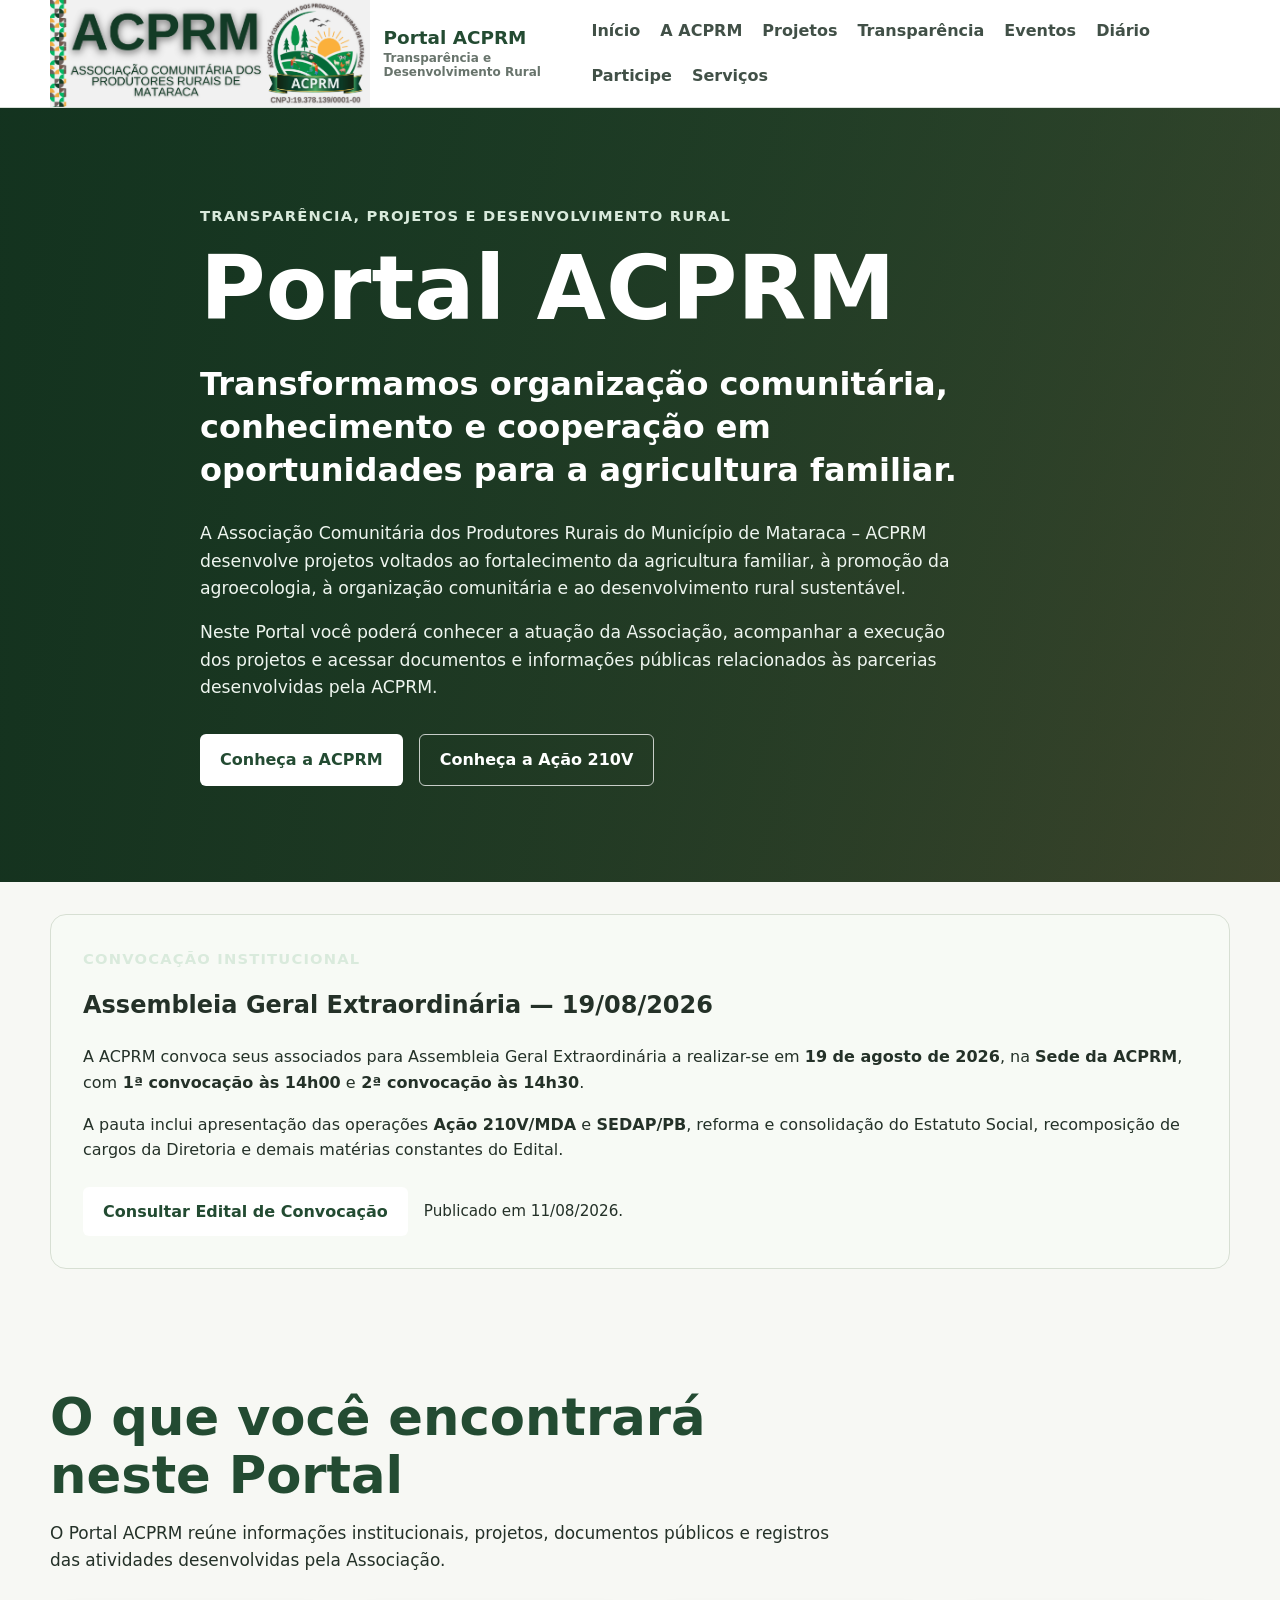
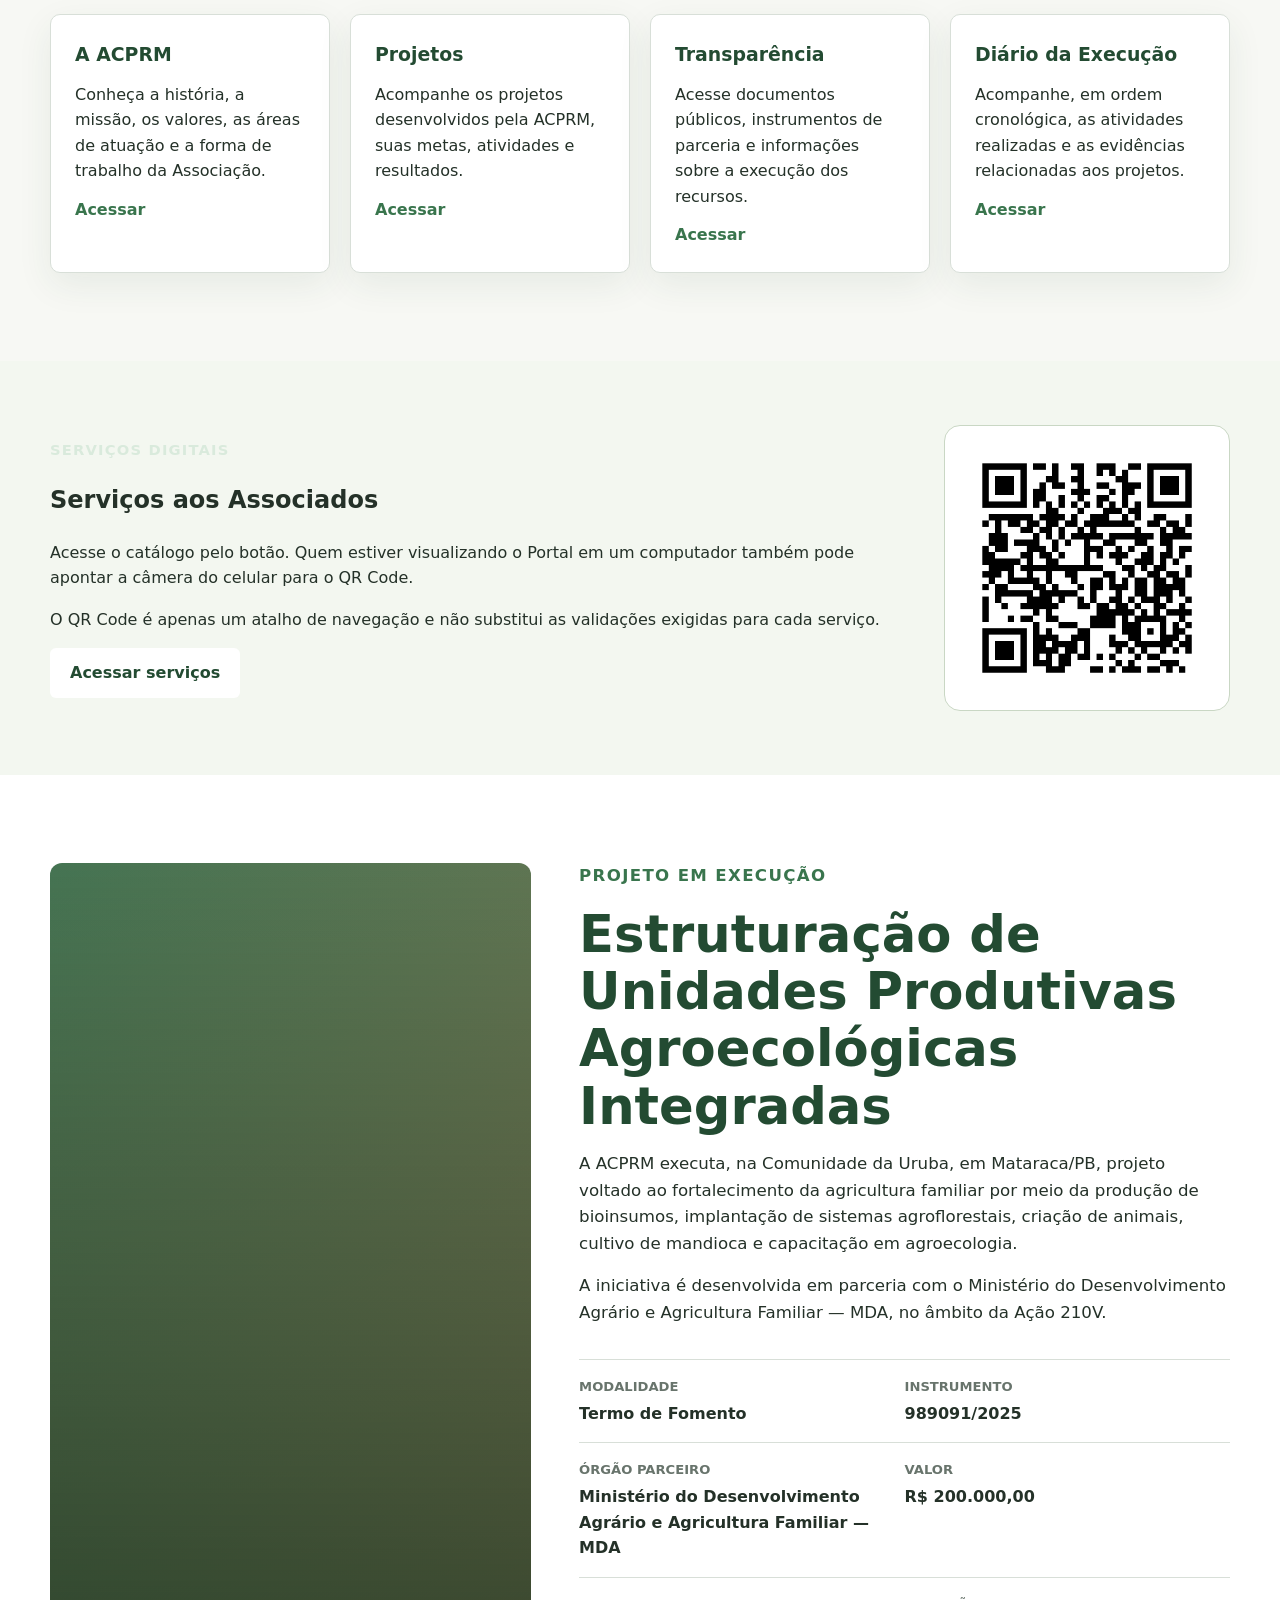
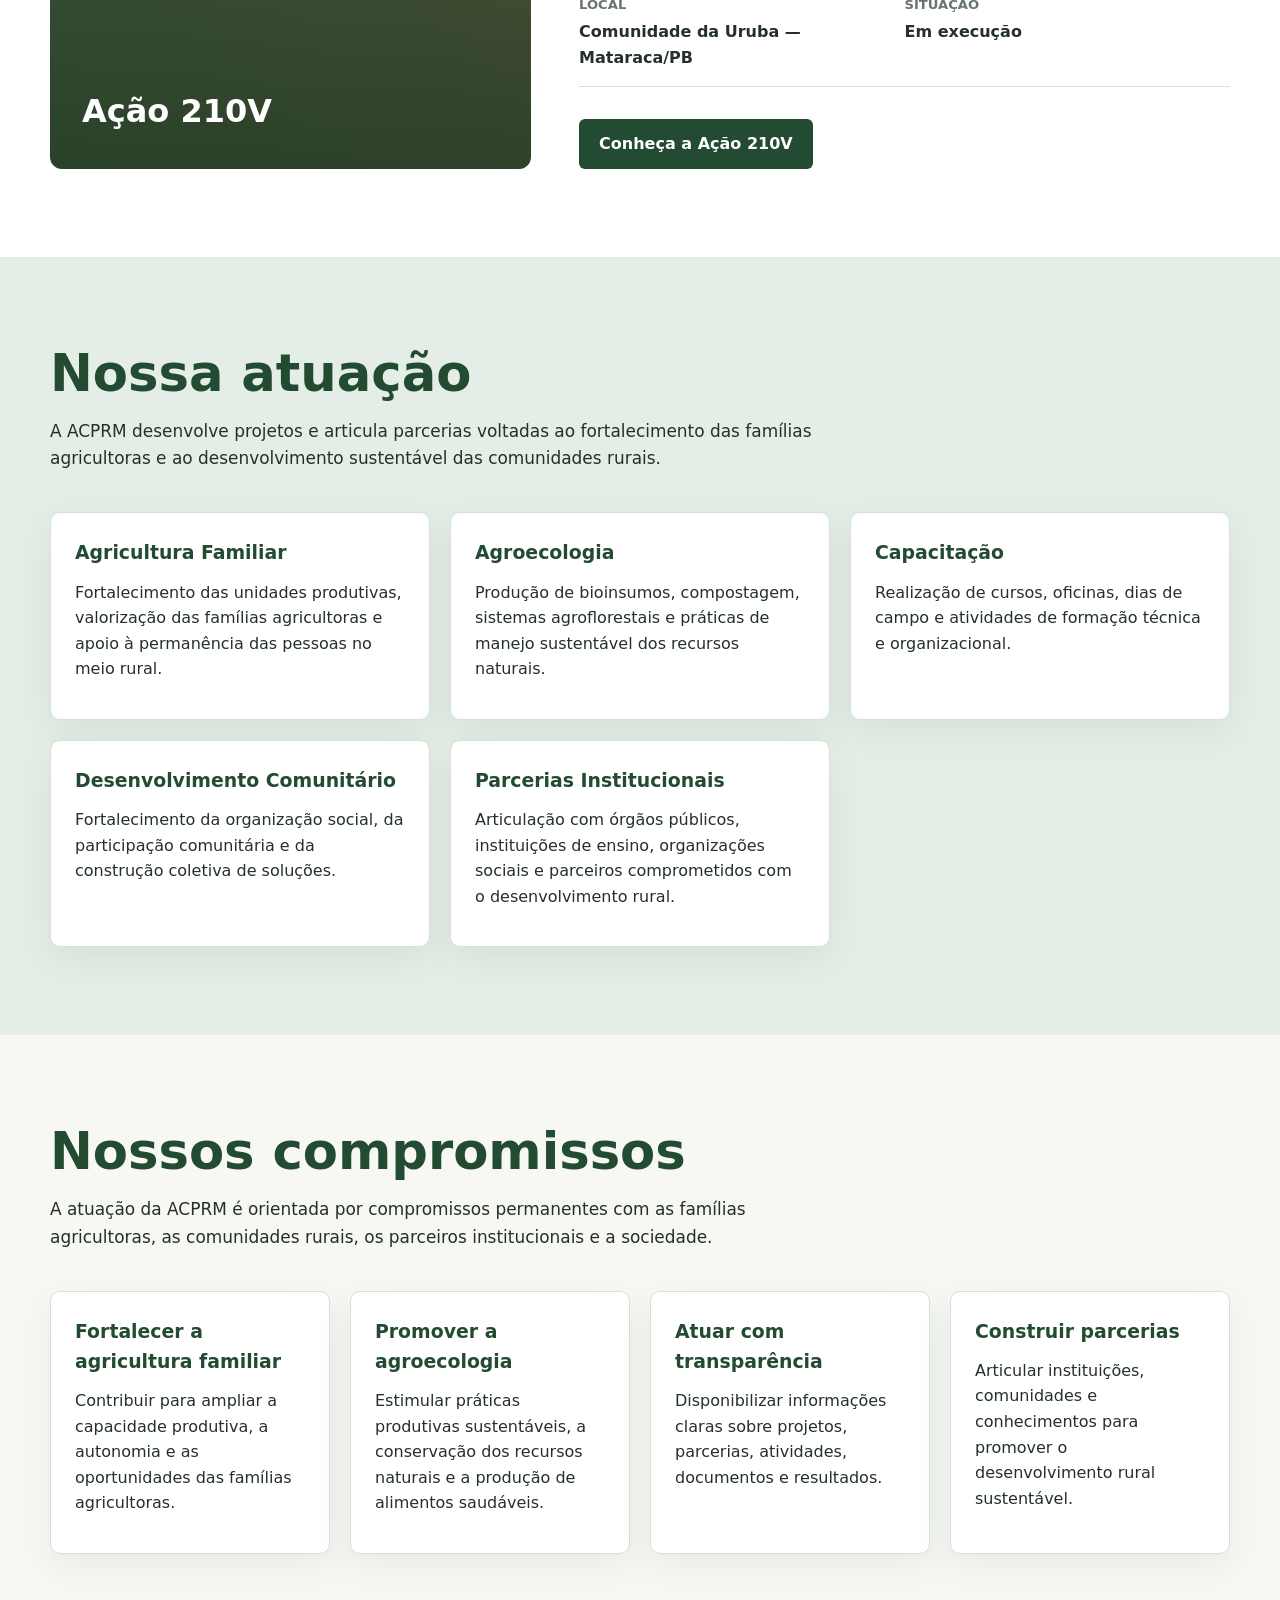
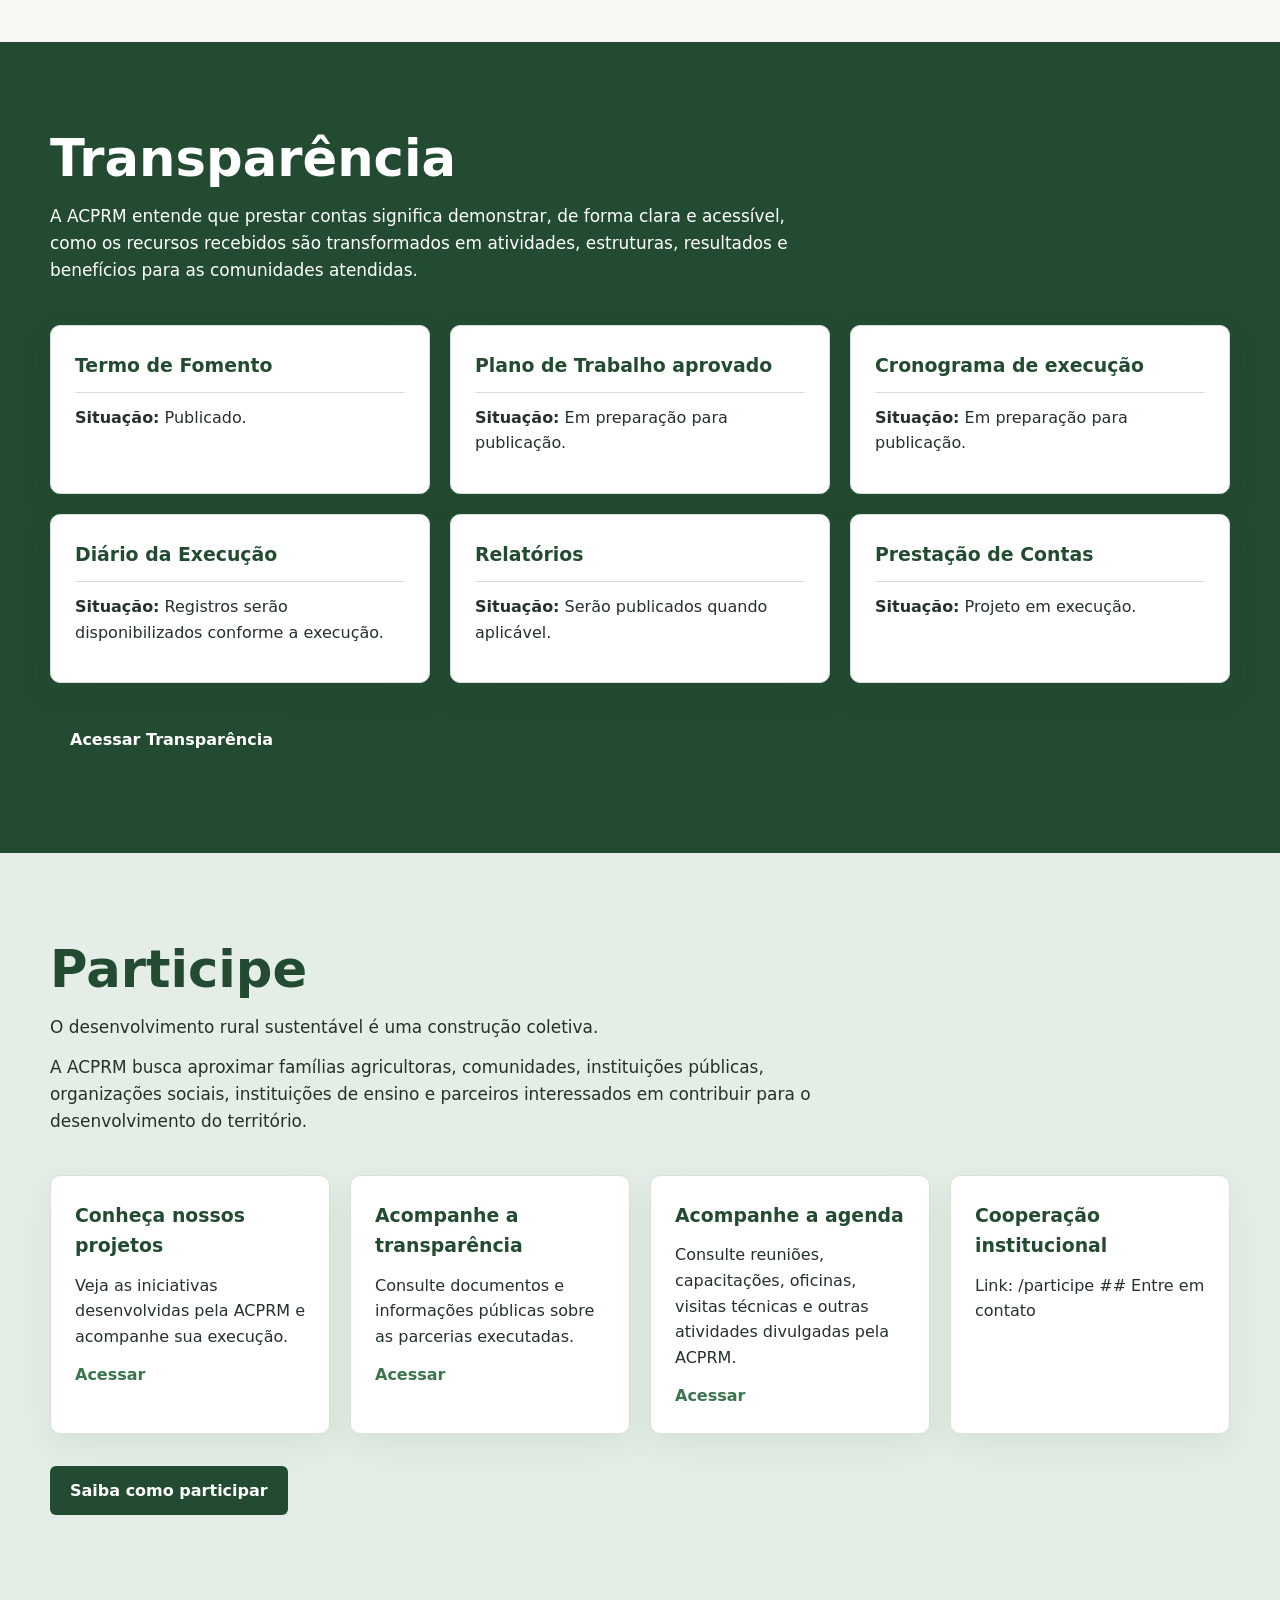
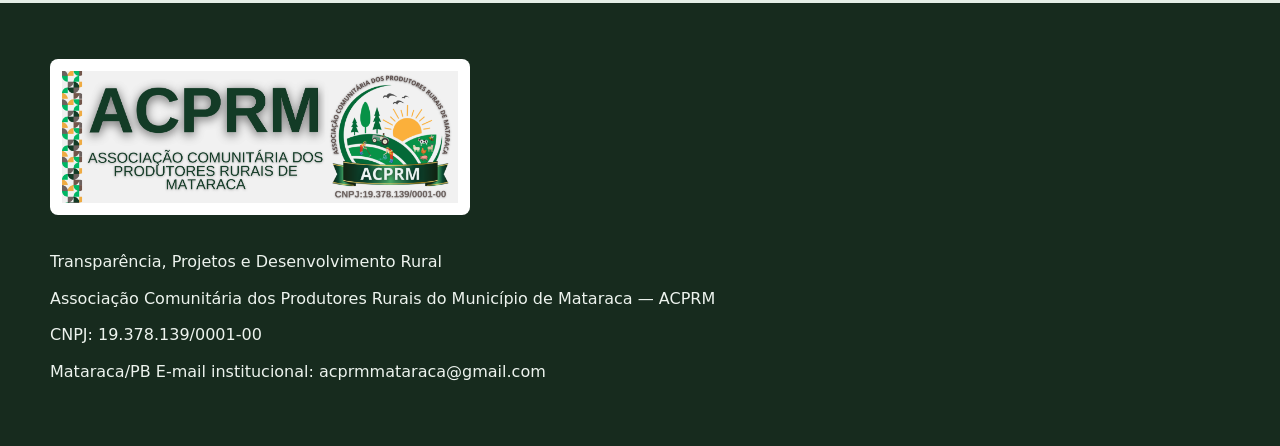
==== commit 1232571f: "deploy: publish AGE 19/08/2026 convocation" ====
--- a/index.html
+++ b/index.html
@@ -1,4 +1,4 @@
-<!DOCTYPE html><html lang="pt-BR"><head><meta charset="UTF-8"><meta name="viewport" content="width=device-width, initial-scale=1"><meta name="description" content="Portal ACPRM — Transparência, Projetos e Desenvolvimento Rural"><meta name="generator" content="Astro v7.0.9"><title>Portal ACPRM</title><link rel="stylesheet" href="/_astro/BaseLayout.p6LWwM7B.css"><style>.services-qr-section[data-astro-cid-lcdefpme]{background:#f3f7f0;padding:4rem 0}.services-qr-content[data-astro-cid-lcdefpme]{grid-template-columns:minmax(0,1fr) auto;align-items:center;gap:2rem;display:grid}.services-qr-link[data-astro-cid-lcdefpme]{background:#fff;border:1px solid #c9d7c4;border-radius:1rem;padding:.75rem;display:block}.services-qr-link[data-astro-cid-lcdefpme] img[data-astro-cid-lcdefpme]{width:min(260px,70vw);height:auto;display:block}@media (width<=720px){.services-qr-content[data-astro-cid-lcdefpme]{grid-template-columns:1fr}.services-qr-link[data-astro-cid-lcdefpme]{display:none}}
-</style></head><body><header class="site-header"><div class="container header-content"><a class="brand" href="/" aria-label="Portal ACPRM — Início"><img src="/images/acprm-logo.png" alt="Logomarca da Associação Comunitária dos Produtores Rurais do Município de Mataraca — ACPRM"><span><strong>Portal ACPRM</strong><small>Transparência e Desenvolvimento Rural</small></span></a><nav aria-label="Navegação principal"><a href="/">Início</a><a href="/a-acprm">A ACPRM</a><a href="/projetos">Projetos</a><a href="/transparencia">Transparência</a><a href="/eventos">Eventos</a><a href="/diario">Diário</a><a href="/participe">Participe</a><a href="/servicos">Serviços</a>      </nav></div></header><main><section class="hero" data-astro-cid-lcdefpme><div class="container hero-content" data-astro-cid-lcdefpme><p class="eyebrow" data-astro-cid-lcdefpme>Transparência, Projetos e Desenvolvimento Rural</p><h1 data-astro-cid-lcdefpme>Portal ACPRM</h1><p class="hero-message" data-astro-cid-lcdefpme>Transformamos organização comunitária, conhecimento e cooperação em oportunidades para a agricultura familiar.</p><div class="hero-description" data-astro-cid-lcdefpme><p data-astro-cid-lcdefpme>A Associação Comunitária dos Produtores Rurais do Município de Mataraca – ACPRM desenvolve projetos voltados ao fortalecimento da agricultura familiar, à promoção da agroecologia, à organização comunitária e ao desenvolvimento rural sustentável.</p><p data-astro-cid-lcdefpme>Neste Portal você poderá conhecer a atuação da Associação, acompanhar a execução dos projetos e acessar documentos e informações públicas relacionados às parcerias desenvolvidas pela ACPRM.</p></div><div class="actions" data-astro-cid-lcdefpme><a class="button button-primary" href="/a-acprm" data-astro-cid-lcdefpme>Conheça a ACPRM</a><a class="button button-secondary" href="/projetos/acao-210v" data-astro-cid-lcdefpme>Conheça a Ação 210V</a></div></div></section><section class="content-section section-default"><div class="container"><header class="section-header"><h2>O que você encontrará neste Portal</h2><p>O Portal ACPRM reúne informações institucionais, projetos, documentos públicos e registros das atividades desenvolvidas pela Associação.</p></header><div class="card-grid" style="--grid-columns: 4;"><article class="content-card"><h3>A ACPRM</h3><p>Conheça a história, a missão, os valores, as áreas de atuação e a forma de trabalho da Associação.</p><a class="text-link" href="/a-acprm">Acessar</a></article><article class="content-card"><h3>Projetos</h3><p>Acompanhe os projetos desenvolvidos pela ACPRM, suas metas, atividades e resultados.</p><a class="text-link" href="/projetos">Acessar</a></article><article class="content-card"><h3>Transparência</h3><p>Acesse documentos públicos, instrumentos de parceria e informações sobre a execução dos recursos.</p><a class="text-link" href="/transparencia">Acessar</a></article><article class="content-card"><h3>Diário da Execução</h3><p>Acompanhe, em ordem cronológica, as atividades realizadas e as evidências relacionadas aos projetos.</p><a class="text-link" href="/diario">Acessar</a></article></div></div></section><section class="services-qr-section" aria-labelledby="services-qr-title" data-astro-cid-lcdefpme><div class="container services-qr-content" data-astro-cid-lcdefpme><div data-astro-cid-lcdefpme><p class="eyebrow" data-astro-cid-lcdefpme>Serviços digitais</p><h2 id="services-qr-title" data-astro-cid-lcdefpme>Serviços aos Associados</h2><p data-astro-cid-lcdefpme>Acesse o catálogo pelo botão. Quem estiver visualizando o Portal em um computador também pode apontar a câmera do celular para o QR Code.</p><p data-astro-cid-lcdefpme>O QR Code é apenas um atalho de navegação e não substitui as validações exigidas para cada serviço.</p><a class="button button-primary" href="/servicos" data-astro-cid-lcdefpme>Acessar serviços</a></div><a class="services-qr-link" href="/servicos" aria-label="Acessar Serviços aos Associados" data-astro-cid-lcdefpme><img src="/images/qr-servicos-acprm.png" width="260" height="260" loading="lazy" alt="QR Code para acessar os Serviços aos Associados da ACPRM" data-astro-cid-lcdefpme></a></div></section><section class="content-section project-highlight"><div class="container project-layout"><div class="project-visual" aria-hidden="true"><span>Ação 210V</span></div><div class="project-content"><p class="section-label">Projeto em execução</p><h2>Estruturação de Unidades Produtivas Agroecológicas Integradas</h2><p>A ACPRM executa, na Comunidade da Uruba, em Mataraca/PB, projeto voltado ao fortalecimento da agricultura familiar por meio da produção de bioinsumos, implantação de sistemas agroflorestais, criação de animais, cultivo de mandioca e capacitação em agroecologia.</p><p>A iniciativa é desenvolvida em parceria com o Ministério do Desenvolvimento Agrário e Agricultura Familiar — MDA, no âmbito da Ação 210V.</p><dl class="project-data"><div><dt>Modalidade</dt><dd>Termo de Fomento</dd></div><div><dt>Instrumento</dt><dd>989091/2025</dd></div><div><dt>Órgão parceiro</dt><dd>Ministério do Desenvolvimento Agrário e Agricultura Familiar — MDA</dd></div><div><dt>Valor</dt><dd>R$ 200.000,00</dd></div><div><dt>Local</dt><dd>Comunidade da Uruba — Mataraca/PB</dd></div><div><dt>Situação</dt><dd>Em execução</dd></div></dl><a class="button button-green" href="/projetos/acao-210v">Conheça a Ação 210V</a></div></div></section><section class="content-section section-soft"><div class="container"><header class="section-header"><h2>Nossa atuação</h2><p>A ACPRM desenvolve projetos e articula parcerias voltadas ao fortalecimento das famílias agricultoras e ao desenvolvimento sustentável das comunidades rurais.</p></header><div class="card-grid" style="--grid-columns: 3;"><article class="content-card"><h3>Agricultura Familiar</h3><p>Fortalecimento das unidades produtivas, valorização das famílias agricultoras e apoio à permanência das pessoas no meio rural.</p></article><article class="content-card"><h3>Agroecologia</h3><p>Produção de bioinsumos, compostagem, sistemas agroflorestais e práticas de manejo sustentável dos recursos naturais.</p></article><article class="content-card"><h3>Capacitação</h3><p>Realização de cursos, oficinas, dias de campo e atividades de formação técnica e organizacional.</p></article><article class="content-card"><h3>Desenvolvimento Comunitário</h3><p>Fortalecimento da organização social, da participação comunitária e da construção coletiva de soluções.</p></article><article class="content-card"><h3>Parcerias Institucionais</h3><p>Articulação com órgãos públicos, instituições de ensino, organizações sociais e parceiros comprometidos com o desenvolvimento rural.</p></article></div></div></section><section class="content-section section-default"><div class="container"><header class="section-header"><h2>Nossos compromissos</h2><p>A atuação da ACPRM é orientada por compromissos permanentes com as famílias agricultoras, as comunidades rurais, os parceiros institucionais e a sociedade.</p></header><div class="card-grid" style="--grid-columns: 4;"><article class="content-card"><h3>Fortalecer a agricultura familiar</h3><p>Contribuir para ampliar a capacidade produtiva, a autonomia e as oportunidades das famílias agricultoras.</p></article><article class="content-card"><h3>Promover a agroecologia</h3><p>Estimular práticas produtivas sustentáveis, a conservação dos recursos naturais e a produção de alimentos saudáveis.</p></article><article class="content-card"><h3>Atuar com transparência</h3><p>Disponibilizar informações claras sobre projetos, parcerias, atividades, documentos e resultados.</p></article><article class="content-card"><h3>Construir parcerias</h3><p>Articular instituições, comunidades e conhecimentos para promover o desenvolvimento rural sustentável.</p></article></div></div></section><section class="content-section section-dark"><div class="container"><header class="section-header"><h2>Transparência</h2><p>A ACPRM entende que prestar contas significa demonstrar, de forma clara e acessível, como os recursos recebidos são transformados em atividades, estruturas, resultados e benefícios para as comunidades atendidas.</p></header><div class="card-grid" style="--grid-columns: 3;"><article class="content-card"><h3>Termo de Fomento</h3><p class="status"><strong>Situação:</strong> Publicado.</p></article><article class="content-card"><h3>Plano de Trabalho aprovado</h3><p class="status"><strong>Situação:</strong> Em preparação para publicação.</p></article><article class="content-card"><h3>Cronograma de execução</h3><p class="status"><strong>Situação:</strong> Em preparação para publicação.</p></article><article class="content-card"><h3>Diário da Execução</h3><p class="status"><strong>Situação:</strong> Registros serão disponibilizados conforme a execução.</p></article><article class="content-card"><h3>Relatórios</h3><p class="status"><strong>Situação:</strong> Serão publicados quando aplicável.</p></article><article class="content-card"><h3>Prestação de Contas</h3><p class="status"><strong>Situação:</strong> Projeto em execução.</p></article></div><div class="section-action"><a class="button button-green" href="/transparencia">Acessar Transparência</a></div></div></section><section class="content-section section-soft"><div class="container"><header class="section-header"><h2>Participe</h2><p>O desenvolvimento rural sustentável é uma construção coletiva.</p><p>A ACPRM busca aproximar famílias agricultoras, comunidades, instituições públicas, organizações sociais, instituições de ensino e parceiros interessados em contribuir para o desenvolvimento do território.</p></header><div class="card-grid" style="--grid-columns: 4;"><article class="content-card"><h3>Conheça nossos projetos</h3><p>Veja as iniciativas desenvolvidas pela ACPRM e acompanhe sua execução.</p><a class="text-link" href="/projetos">Acessar</a></article><article class="content-card"><h3>Acompanhe a transparência</h3><p>Consulte documentos e informações públicas sobre as parcerias executadas.</p><a class="text-link" href="/transparencia">Acessar</a></article><article class="content-card"><h3>Acompanhe a agenda</h3><p>Consulte reuniões, capacitações, oficinas, visitas técnicas e outras atividades divulgadas pela ACPRM.</p><a class="text-link" href="/eventos">Acessar</a></article><article class="content-card"><h3>Cooperação institucional</h3><p>Link: /participe
+<!DOCTYPE html><html lang="pt-BR"><head><meta charset="UTF-8"><meta name="viewport" content="width=device-width, initial-scale=1"><meta name="description" content="Portal ACPRM — Transparência, Projetos e Desenvolvimento Rural"><meta name="generator" content="Astro v7.1.4"><title>Portal ACPRM</title><link rel="stylesheet" href="/_astro/BaseLayout.p6LWwM7B.css"><style>.age-notice-section[data-astro-cid-lcdefpme]{padding:2rem 0}.age-notice-card[data-astro-cid-lcdefpme]{background:#f7faf5;border:1px solid #d7dfd3;border-radius:1rem;padding:2rem}.age-notice-card[data-astro-cid-lcdefpme] h2[data-astro-cid-lcdefpme]{margin-top:.4rem}.age-notice-actions[data-astro-cid-lcdefpme]{flex-wrap:wrap;align-items:center;gap:1rem;margin-top:1.5rem;display:flex}.age-notice-meta[data-astro-cid-lcdefpme]{margin:0;font-size:.95rem}.services-qr-section[data-astro-cid-lcdefpme]{background:#f3f7f0;padding:4rem 0}.services-qr-content[data-astro-cid-lcdefpme]{grid-template-columns:minmax(0,1fr) auto;align-items:center;gap:2rem;display:grid}.services-qr-link[data-astro-cid-lcdefpme]{background:#fff;border:1px solid #c9d7c4;border-radius:1rem;padding:.75rem;display:block}.services-qr-link[data-astro-cid-lcdefpme] img[data-astro-cid-lcdefpme]{width:min(260px,70vw);height:auto;display:block}@media (width<=720px){.age-notice-card[data-astro-cid-lcdefpme]{padding:1.5rem}.age-notice-actions[data-astro-cid-lcdefpme]{flex-direction:column;align-items:flex-start}.services-qr-content[data-astro-cid-lcdefpme]{grid-template-columns:1fr}.services-qr-link[data-astro-cid-lcdefpme]{display:none}}
+</style></head><body><header class="site-header"><div class="container header-content"><a class="brand" href="/" aria-label="Portal ACPRM — Início"><img src="/images/acprm-logo.png" alt="Logomarca da Associação Comunitária dos Produtores Rurais do Município de Mataraca — ACPRM"><span><strong>Portal ACPRM</strong><small>Transparência e Desenvolvimento Rural</small></span></a><nav aria-label="Navegação principal"><a href="/">Início</a><a href="/a-acprm">A ACPRM</a><a href="/projetos">Projetos</a><a href="/transparencia">Transparência</a><a href="/eventos">Eventos</a><a href="/diario">Diário</a><a href="/participe">Participe</a><a href="/servicos">Serviços</a>      </nav></div></header><main><section class="hero" data-astro-cid-lcdefpme><div class="container hero-content" data-astro-cid-lcdefpme><p class="eyebrow" data-astro-cid-lcdefpme>Transparência, Projetos e Desenvolvimento Rural</p><h1 data-astro-cid-lcdefpme>Portal ACPRM</h1><p class="hero-message" data-astro-cid-lcdefpme>Transformamos organização comunitária, conhecimento e cooperação em oportunidades para a agricultura familiar.</p><div class="hero-description" data-astro-cid-lcdefpme><p data-astro-cid-lcdefpme>A Associação Comunitária dos Produtores Rurais do Município de Mataraca – ACPRM desenvolve projetos voltados ao fortalecimento da agricultura familiar, à promoção da agroecologia, à organização comunitária e ao desenvolvimento rural sustentável.</p><p data-astro-cid-lcdefpme>Neste Portal você poderá conhecer a atuação da Associação, acompanhar a execução dos projetos e acessar documentos e informações públicas relacionados às parcerias desenvolvidas pela ACPRM.</p></div><div class="actions" data-astro-cid-lcdefpme><a class="button button-primary" href="/a-acprm" data-astro-cid-lcdefpme>Conheça a ACPRM</a><a class="button button-secondary" href="/projetos/acao-210v" data-astro-cid-lcdefpme>Conheça a Ação 210V</a></div></div></section><section class="age-notice-section" aria-labelledby="age-notice-title" data-astro-cid-lcdefpme><div class="container" data-astro-cid-lcdefpme><article class="age-notice-card" data-astro-cid-lcdefpme><p class="eyebrow" data-astro-cid-lcdefpme>Convocação institucional</p><h2 id="age-notice-title" data-astro-cid-lcdefpme>Assembleia Geral Extraordinária — 19/08/2026</h2><p data-astro-cid-lcdefpme>A ACPRM convoca seus associados para Assembleia Geral Extraordinária a realizar-se em <strong data-astro-cid-lcdefpme>19 de agosto de 2026</strong>, na <strong data-astro-cid-lcdefpme>Sede da ACPRM</strong>, com<strong data-astro-cid-lcdefpme> 1ª convocação às 14h00</strong> e<strong data-astro-cid-lcdefpme> 2ª convocação às 14h30</strong>.</p><p data-astro-cid-lcdefpme>A pauta inclui apresentação das operações<strong data-astro-cid-lcdefpme> Ação 210V/MDA</strong> e<strong data-astro-cid-lcdefpme> SEDAP/PB</strong>, reforma e consolidação do Estatuto Social, recomposição de cargos da Diretoria e demais matérias constantes do Edital.</p><div class="age-notice-actions" data-astro-cid-lcdefpme><a class="button button-primary" href="/documentos/edital-convocacao-age-19-08-2026.pdf" data-astro-cid-lcdefpme>Consultar Edital de Convocação</a><p class="age-notice-meta" data-astro-cid-lcdefpme>Publicado em 11/08/2026.</p></div></article></div></section><section class="content-section section-default"><div class="container"><header class="section-header"><h2>O que você encontrará neste Portal</h2><p>O Portal ACPRM reúne informações institucionais, projetos, documentos públicos e registros das atividades desenvolvidas pela Associação.</p></header><div class="card-grid" style="--grid-columns: 4;"><article class="content-card"><h3>A ACPRM</h3><p>Conheça a história, a missão, os valores, as áreas de atuação e a forma de trabalho da Associação.</p><a class="text-link" href="/a-acprm">Acessar</a></article><article class="content-card"><h3>Projetos</h3><p>Acompanhe os projetos desenvolvidos pela ACPRM, suas metas, atividades e resultados.</p><a class="text-link" href="/projetos">Acessar</a></article><article class="content-card"><h3>Transparência</h3><p>Acesse documentos públicos, instrumentos de parceria e informações sobre a execução dos recursos.</p><a class="text-link" href="/transparencia">Acessar</a></article><article class="content-card"><h3>Diário da Execução</h3><p>Acompanhe, em ordem cronológica, as atividades realizadas e as evidências relacionadas aos projetos.</p><a class="text-link" href="/diario">Acessar</a></article></div></div></section><section class="services-qr-section" aria-labelledby="services-qr-title" data-astro-cid-lcdefpme><div class="container services-qr-content" data-astro-cid-lcdefpme><div data-astro-cid-lcdefpme><p class="eyebrow" data-astro-cid-lcdefpme>Serviços digitais</p><h2 id="services-qr-title" data-astro-cid-lcdefpme>Serviços aos Associados</h2><p data-astro-cid-lcdefpme>Acesse o catálogo pelo botão. Quem estiver visualizando o Portal em um computador também pode apontar a câmera do celular para o QR Code.</p><p data-astro-cid-lcdefpme>O QR Code é apenas um atalho de navegação e não substitui as validações exigidas para cada serviço.</p><a class="button button-primary" href="/servicos" data-astro-cid-lcdefpme>Acessar serviços</a></div><a class="services-qr-link" href="/servicos" aria-label="Acessar Serviços aos Associados" data-astro-cid-lcdefpme><img src="/images/qr-servicos-acprm.png" width="260" height="260" loading="lazy" alt="QR Code para acessar os Serviços aos Associados da ACPRM" data-astro-cid-lcdefpme></a></div></section><section class="content-section project-highlight"><div class="container project-layout"><div class="project-visual" aria-hidden="true"><span>Ação 210V</span></div><div class="project-content"><p class="section-label">Projeto em execução</p><h2>Estruturação de Unidades Produtivas Agroecológicas Integradas</h2><p>A ACPRM executa, na Comunidade da Uruba, em Mataraca/PB, projeto voltado ao fortalecimento da agricultura familiar por meio da produção de bioinsumos, implantação de sistemas agroflorestais, criação de animais, cultivo de mandioca e capacitação em agroecologia.</p><p>A iniciativa é desenvolvida em parceria com o Ministério do Desenvolvimento Agrário e Agricultura Familiar — MDA, no âmbito da Ação 210V.</p><dl class="project-data"><div><dt>Modalidade</dt><dd>Termo de Fomento</dd></div><div><dt>Instrumento</dt><dd>989091/2025</dd></div><div><dt>Órgão parceiro</dt><dd>Ministério do Desenvolvimento Agrário e Agricultura Familiar — MDA</dd></div><div><dt>Valor</dt><dd>R$ 200.000,00</dd></div><div><dt>Local</dt><dd>Comunidade da Uruba — Mataraca/PB</dd></div><div><dt>Situação</dt><dd>Em execução</dd></div></dl><a class="button button-green" href="/projetos/acao-210v">Conheça a Ação 210V</a></div></div></section><section class="content-section section-soft"><div class="container"><header class="section-header"><h2>Nossa atuação</h2><p>A ACPRM desenvolve projetos e articula parcerias voltadas ao fortalecimento das famílias agricultoras e ao desenvolvimento sustentável das comunidades rurais.</p></header><div class="card-grid" style="--grid-columns: 3;"><article class="content-card"><h3>Agricultura Familiar</h3><p>Fortalecimento das unidades produtivas, valorização das famílias agricultoras e apoio à permanência das pessoas no meio rural.</p></article><article class="content-card"><h3>Agroecologia</h3><p>Produção de bioinsumos, compostagem, sistemas agroflorestais e práticas de manejo sustentável dos recursos naturais.</p></article><article class="content-card"><h3>Capacitação</h3><p>Realização de cursos, oficinas, dias de campo e atividades de formação técnica e organizacional.</p></article><article class="content-card"><h3>Desenvolvimento Comunitário</h3><p>Fortalecimento da organização social, da participação comunitária e da construção coletiva de soluções.</p></article><article class="content-card"><h3>Parcerias Institucionais</h3><p>Articulação com órgãos públicos, instituições de ensino, organizações sociais e parceiros comprometidos com o desenvolvimento rural.</p></article></div></div></section><section class="content-section section-default"><div class="container"><header class="section-header"><h2>Nossos compromissos</h2><p>A atuação da ACPRM é orientada por compromissos permanentes com as famílias agricultoras, as comunidades rurais, os parceiros institucionais e a sociedade.</p></header><div class="card-grid" style="--grid-columns: 4;"><article class="content-card"><h3>Fortalecer a agricultura familiar</h3><p>Contribuir para ampliar a capacidade produtiva, a autonomia e as oportunidades das famílias agricultoras.</p></article><article class="content-card"><h3>Promover a agroecologia</h3><p>Estimular práticas produtivas sustentáveis, a conservação dos recursos naturais e a produção de alimentos saudáveis.</p></article><article class="content-card"><h3>Atuar com transparência</h3><p>Disponibilizar informações claras sobre projetos, parcerias, atividades, documentos e resultados.</p></article><article class="content-card"><h3>Construir parcerias</h3><p>Articular instituições, comunidades e conhecimentos para promover o desenvolvimento rural sustentável.</p></article></div></div></section><section class="content-section section-dark"><div class="container"><header class="section-header"><h2>Transparência</h2><p>A ACPRM entende que prestar contas significa demonstrar, de forma clara e acessível, como os recursos recebidos são transformados em atividades, estruturas, resultados e benefícios para as comunidades atendidas.</p></header><div class="card-grid" style="--grid-columns: 3;"><article class="content-card"><h3>Termo de Fomento</h3><p class="status"><strong>Situação:</strong> Publicado.</p></article><article class="content-card"><h3>Plano de Trabalho aprovado</h3><p class="status"><strong>Situação:</strong> Em preparação para publicação.</p></article><article class="content-card"><h3>Cronograma de execução</h3><p class="status"><strong>Situação:</strong> Em preparação para publicação.</p></article><article class="content-card"><h3>Diário da Execução</h3><p class="status"><strong>Situação:</strong> Registros serão disponibilizados conforme a execução.</p></article><article class="content-card"><h3>Relatórios</h3><p class="status"><strong>Situação:</strong> Serão publicados quando aplicável.</p></article><article class="content-card"><h3>Prestação de Contas</h3><p class="status"><strong>Situação:</strong> Projeto em execução.</p></article></div><div class="section-action"><a class="button button-green" href="/transparencia">Acessar Transparência</a></div></div></section><section class="content-section section-soft"><div class="container"><header class="section-header"><h2>Participe</h2><p>O desenvolvimento rural sustentável é uma construção coletiva.</p><p>A ACPRM busca aproximar famílias agricultoras, comunidades, instituições públicas, organizações sociais, instituições de ensino e parceiros interessados em contribuir para o desenvolvimento do território.</p></header><div class="card-grid" style="--grid-columns: 4;"><article class="content-card"><h3>Conheça nossos projetos</h3><p>Veja as iniciativas desenvolvidas pela ACPRM e acompanhe sua execução.</p><a class="text-link" href="/projetos">Acessar</a></article><article class="content-card"><h3>Acompanhe a transparência</h3><p>Consulte documentos e informações públicas sobre as parcerias executadas.</p><a class="text-link" href="/transparencia">Acessar</a></article><article class="content-card"><h3>Acompanhe a agenda</h3><p>Consulte reuniões, capacitações, oficinas, visitas técnicas e outras atividades divulgadas pela ACPRM.</p><a class="text-link" href="/eventos">Acessar</a></article><article class="content-card"><h3>Cooperação institucional</h3><p>Link: /participe
 ## Entre em contato</p></article></div><div class="section-action"><a class="button button-green" href="/participe">Saiba como participar</a></div></div></section></main><footer class="site-footer"><div class="container footer-content"><img class="footer-logo" src="/images/acprm-logo.png" alt="Identidade institucional da ACPRM"><p>Transparência, Projetos e Desenvolvimento Rural</p><p>Associação Comunitária dos Produtores Rurais do Município de Mataraca — ACPRM</p><p>CNPJ: 19.378.139/0001-00</p><p>Mataraca/PB
 E-mail institucional: acprmmataraca@gmail.com</p></div></footer></body></html>
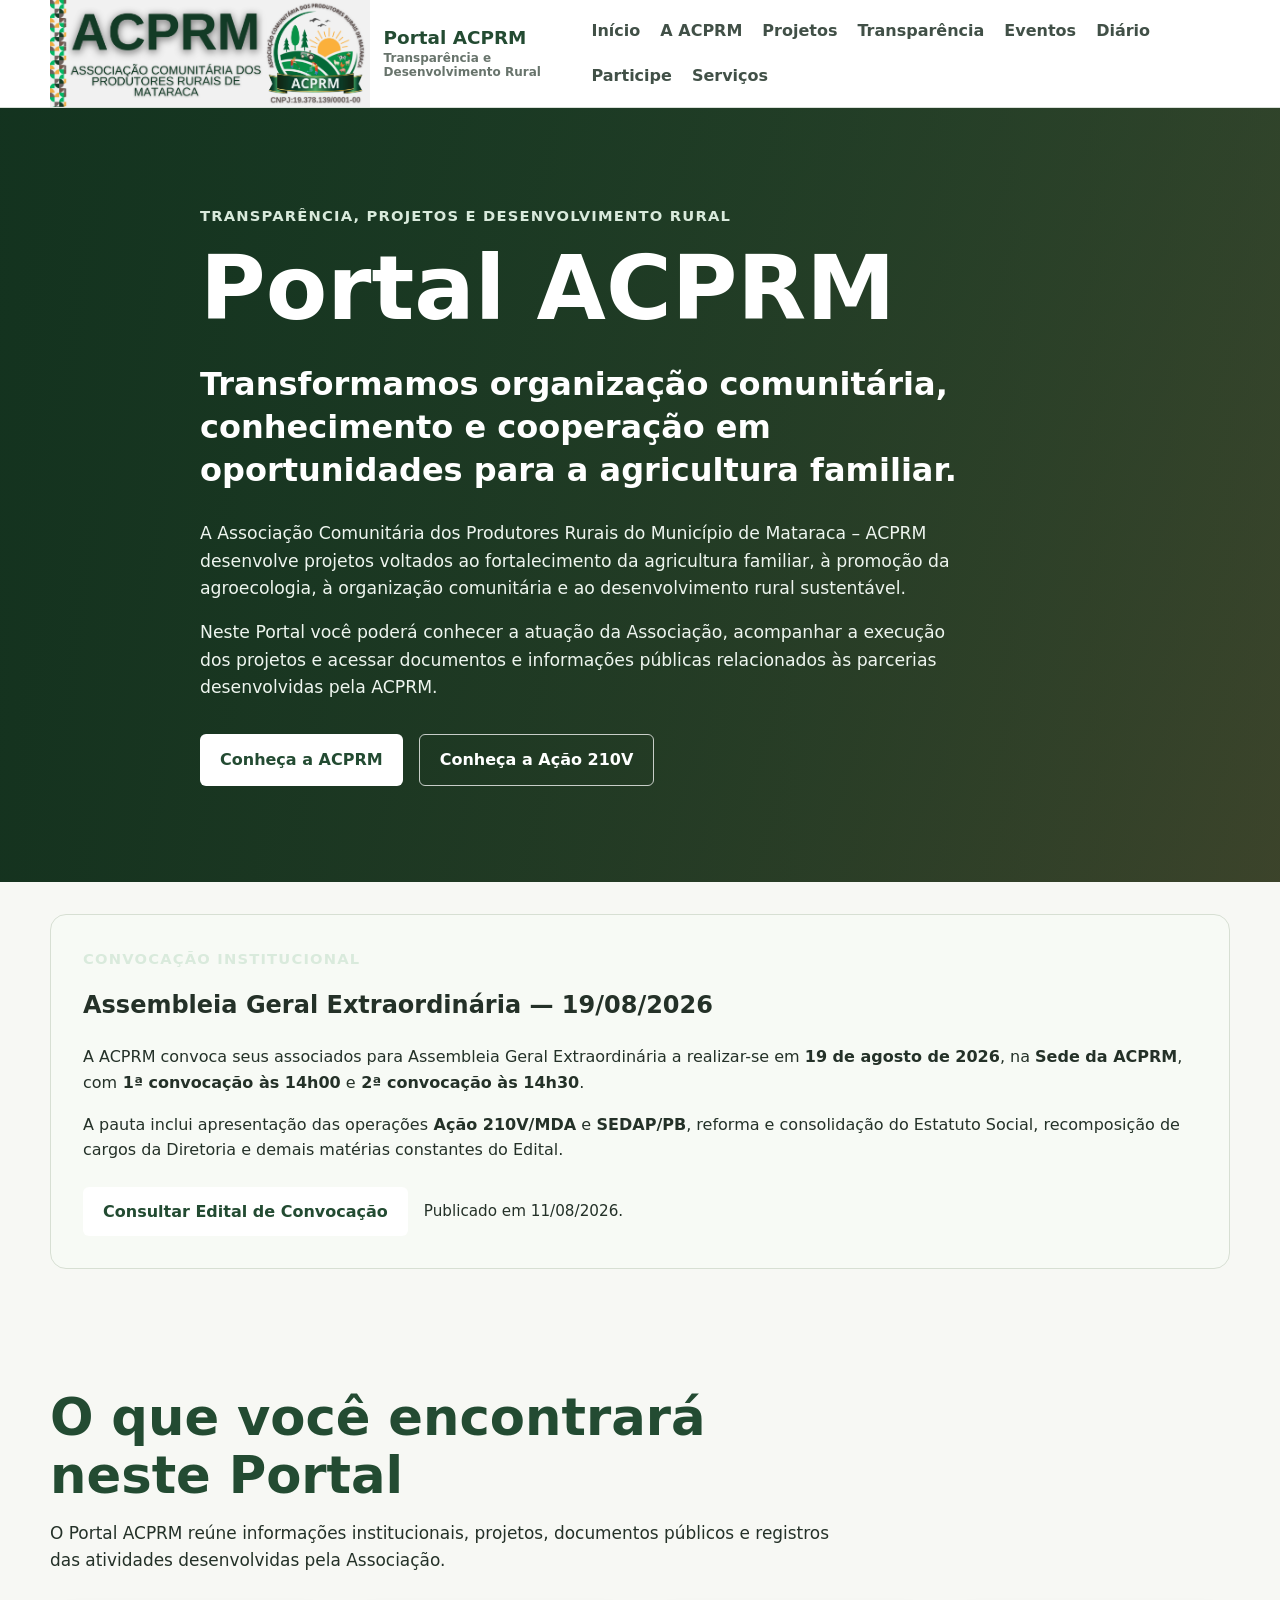
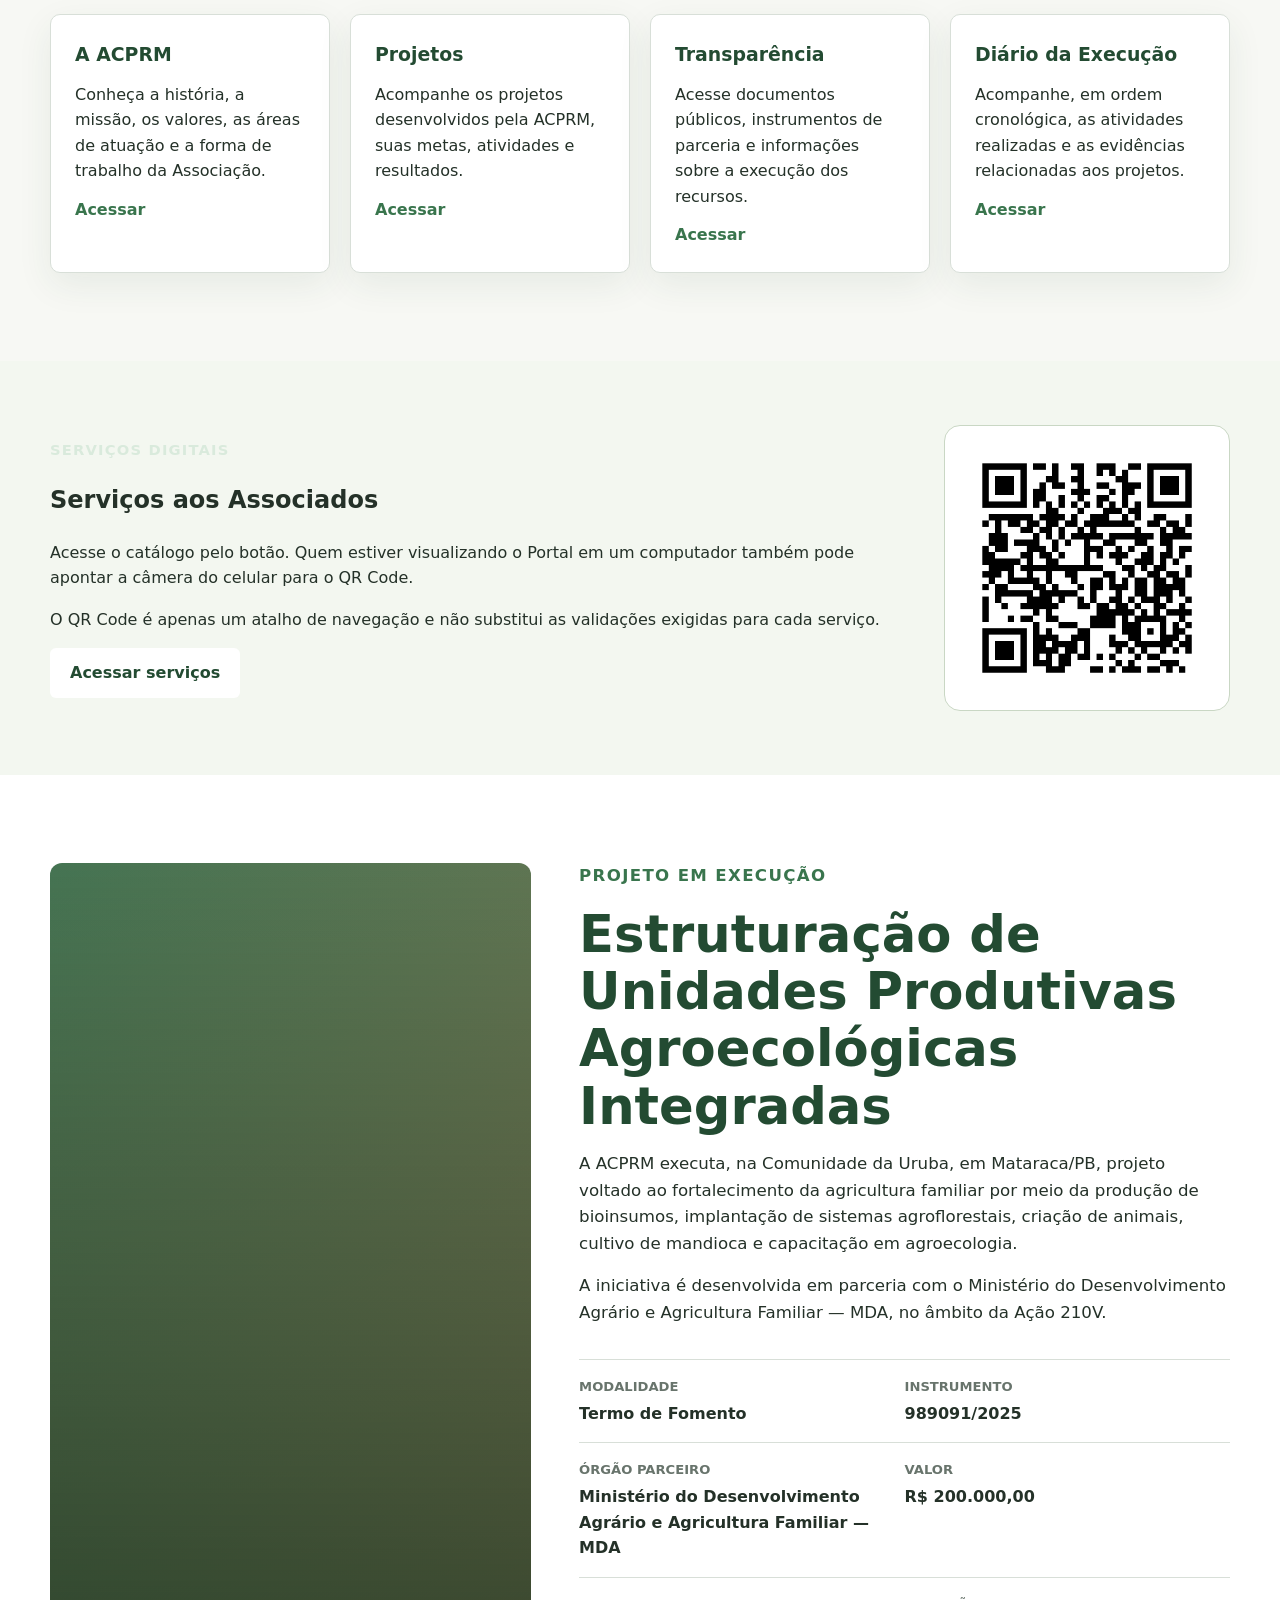
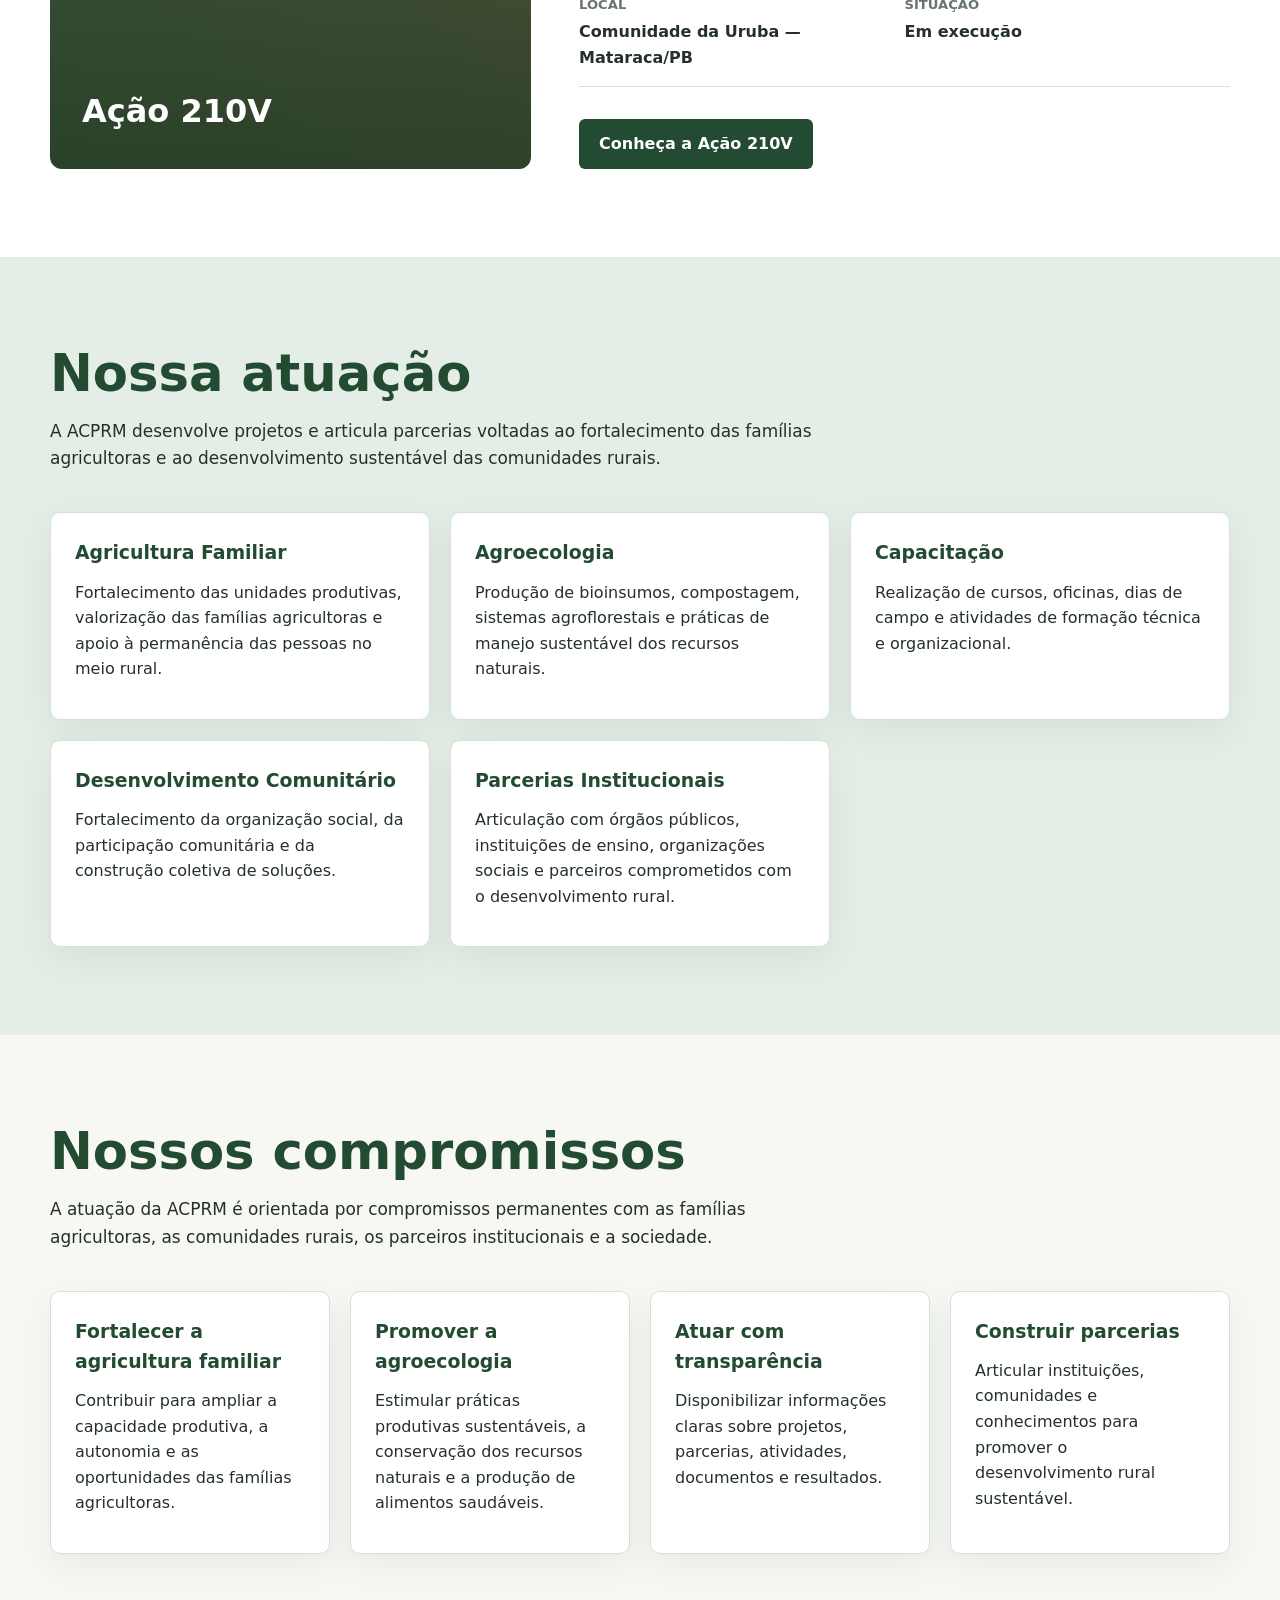
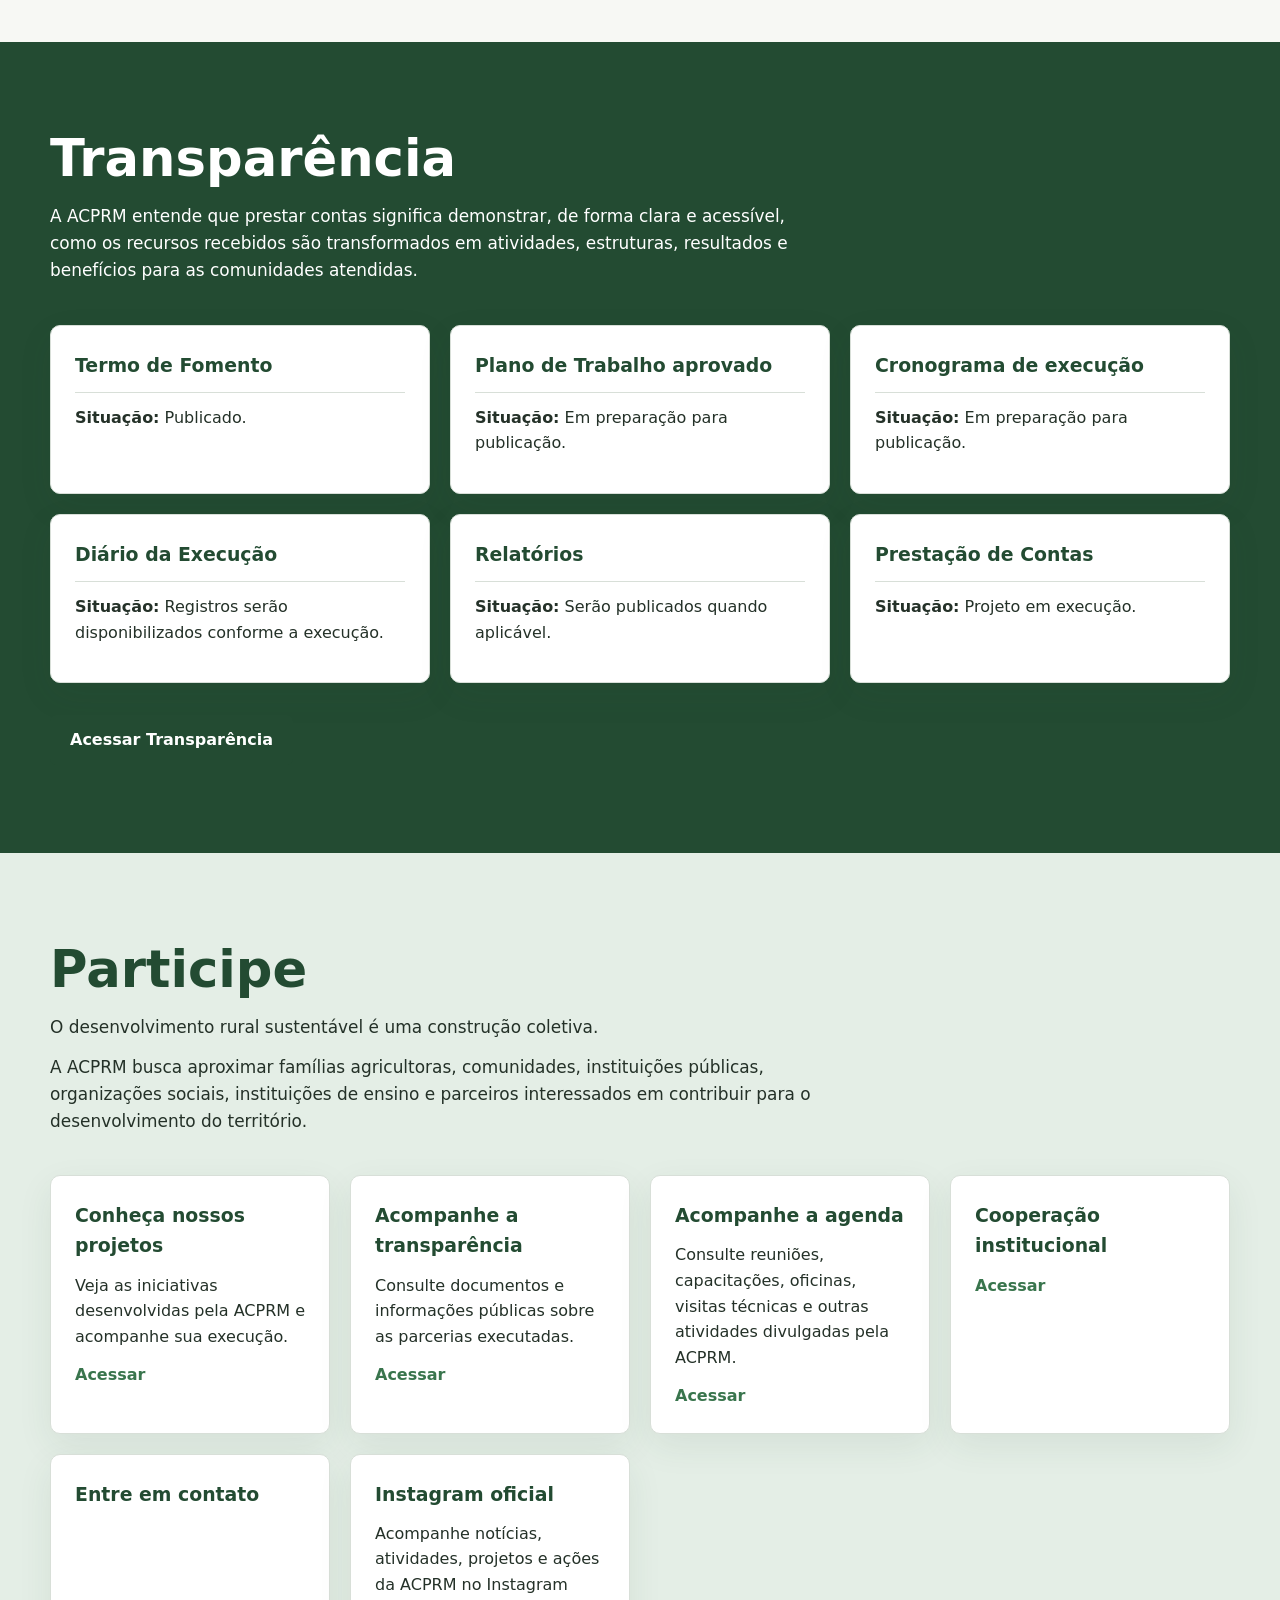
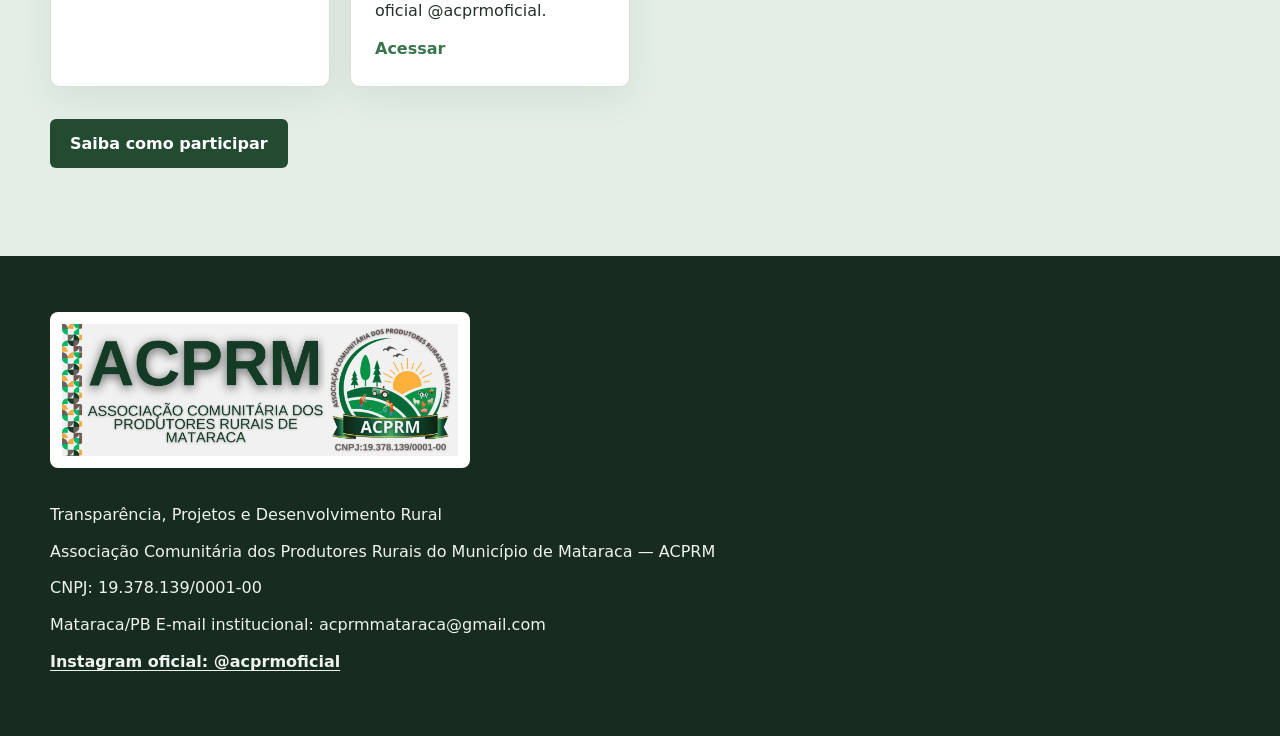
==== commit ae7e46b2: "deploy: publish ACPRM official Instagram links" ====
--- a/index.html
+++ b/index.html
@@ -1,4 +1,3 @@
-<!DOCTYPE html><html lang="pt-BR"><head><meta charset="UTF-8"><meta name="viewport" content="width=device-width, initial-scale=1"><meta name="description" content="Portal ACPRM — Transparência, Projetos e Desenvolvimento Rural"><meta name="generator" content="Astro v7.1.4"><title>Portal ACPRM</title><link rel="stylesheet" href="/_astro/BaseLayout.p6LWwM7B.css"><style>.age-notice-section[data-astro-cid-lcdefpme]{padding:2rem 0}.age-notice-card[data-astro-cid-lcdefpme]{background:#f7faf5;border:1px solid #d7dfd3;border-radius:1rem;padding:2rem}.age-notice-card[data-astro-cid-lcdefpme] h2[data-astro-cid-lcdefpme]{margin-top:.4rem}.age-notice-actions[data-astro-cid-lcdefpme]{flex-wrap:wrap;align-items:center;gap:1rem;margin-top:1.5rem;display:flex}.age-notice-meta[data-astro-cid-lcdefpme]{margin:0;font-size:.95rem}.services-qr-section[data-astro-cid-lcdefpme]{background:#f3f7f0;padding:4rem 0}.services-qr-content[data-astro-cid-lcdefpme]{grid-template-columns:minmax(0,1fr) auto;align-items:center;gap:2rem;display:grid}.services-qr-link[data-astro-cid-lcdefpme]{background:#fff;border:1px solid #c9d7c4;border-radius:1rem;padding:.75rem;display:block}.services-qr-link[data-astro-cid-lcdefpme] img[data-astro-cid-lcdefpme]{width:min(260px,70vw);height:auto;display:block}@media (width<=720px){.age-notice-card[data-astro-cid-lcdefpme]{padding:1.5rem}.age-notice-actions[data-astro-cid-lcdefpme]{flex-direction:column;align-items:flex-start}.services-qr-content[data-astro-cid-lcdefpme]{grid-template-columns:1fr}.services-qr-link[data-astro-cid-lcdefpme]{display:none}}
-</style></head><body><header class="site-header"><div class="container header-content"><a class="brand" href="/" aria-label="Portal ACPRM — Início"><img src="/images/acprm-logo.png" alt="Logomarca da Associação Comunitária dos Produtores Rurais do Município de Mataraca — ACPRM"><span><strong>Portal ACPRM</strong><small>Transparência e Desenvolvimento Rural</small></span></a><nav aria-label="Navegação principal"><a href="/">Início</a><a href="/a-acprm">A ACPRM</a><a href="/projetos">Projetos</a><a href="/transparencia">Transparência</a><a href="/eventos">Eventos</a><a href="/diario">Diário</a><a href="/participe">Participe</a><a href="/servicos">Serviços</a>      </nav></div></header><main><section class="hero" data-astro-cid-lcdefpme><div class="container hero-content" data-astro-cid-lcdefpme><p class="eyebrow" data-astro-cid-lcdefpme>Transparência, Projetos e Desenvolvimento Rural</p><h1 data-astro-cid-lcdefpme>Portal ACPRM</h1><p class="hero-message" data-astro-cid-lcdefpme>Transformamos organização comunitária, conhecimento e cooperação em oportunidades para a agricultura familiar.</p><div class="hero-description" data-astro-cid-lcdefpme><p data-astro-cid-lcdefpme>A Associação Comunitária dos Produtores Rurais do Município de Mataraca – ACPRM desenvolve projetos voltados ao fortalecimento da agricultura familiar, à promoção da agroecologia, à organização comunitária e ao desenvolvimento rural sustentável.</p><p data-astro-cid-lcdefpme>Neste Portal você poderá conhecer a atuação da Associação, acompanhar a execução dos projetos e acessar documentos e informações públicas relacionados às parcerias desenvolvidas pela ACPRM.</p></div><div class="actions" data-astro-cid-lcdefpme><a class="button button-primary" href="/a-acprm" data-astro-cid-lcdefpme>Conheça a ACPRM</a><a class="button button-secondary" href="/projetos/acao-210v" data-astro-cid-lcdefpme>Conheça a Ação 210V</a></div></div></section><section class="age-notice-section" aria-labelledby="age-notice-title" data-astro-cid-lcdefpme><div class="container" data-astro-cid-lcdefpme><article class="age-notice-card" data-astro-cid-lcdefpme><p class="eyebrow" data-astro-cid-lcdefpme>Convocação institucional</p><h2 id="age-notice-title" data-astro-cid-lcdefpme>Assembleia Geral Extraordinária — 19/08/2026</h2><p data-astro-cid-lcdefpme>A ACPRM convoca seus associados para Assembleia Geral Extraordinária a realizar-se em <strong data-astro-cid-lcdefpme>19 de agosto de 2026</strong>, na <strong data-astro-cid-lcdefpme>Sede da ACPRM</strong>, com<strong data-astro-cid-lcdefpme> 1ª convocação às 14h00</strong> e<strong data-astro-cid-lcdefpme> 2ª convocação às 14h30</strong>.</p><p data-astro-cid-lcdefpme>A pauta inclui apresentação das operações<strong data-astro-cid-lcdefpme> Ação 210V/MDA</strong> e<strong data-astro-cid-lcdefpme> SEDAP/PB</strong>, reforma e consolidação do Estatuto Social, recomposição de cargos da Diretoria e demais matérias constantes do Edital.</p><div class="age-notice-actions" data-astro-cid-lcdefpme><a class="button button-primary" href="/documentos/edital-convocacao-age-19-08-2026.pdf" data-astro-cid-lcdefpme>Consultar Edital de Convocação</a><p class="age-notice-meta" data-astro-cid-lcdefpme>Publicado em 11/08/2026.</p></div></article></div></section><section class="content-section section-default"><div class="container"><header class="section-header"><h2>O que você encontrará neste Portal</h2><p>O Portal ACPRM reúne informações institucionais, projetos, documentos públicos e registros das atividades desenvolvidas pela Associação.</p></header><div class="card-grid" style="--grid-columns: 4;"><article class="content-card"><h3>A ACPRM</h3><p>Conheça a história, a missão, os valores, as áreas de atuação e a forma de trabalho da Associação.</p><a class="text-link" href="/a-acprm">Acessar</a></article><article class="content-card"><h3>Projetos</h3><p>Acompanhe os projetos desenvolvidos pela ACPRM, suas metas, atividades e resultados.</p><a class="text-link" href="/projetos">Acessar</a></article><article class="content-card"><h3>Transparência</h3><p>Acesse documentos públicos, instrumentos de parceria e informações sobre a execução dos recursos.</p><a class="text-link" href="/transparencia">Acessar</a></article><article class="content-card"><h3>Diário da Execução</h3><p>Acompanhe, em ordem cronológica, as atividades realizadas e as evidências relacionadas aos projetos.</p><a class="text-link" href="/diario">Acessar</a></article></div></div></section><section class="services-qr-section" aria-labelledby="services-qr-title" data-astro-cid-lcdefpme><div class="container services-qr-content" data-astro-cid-lcdefpme><div data-astro-cid-lcdefpme><p class="eyebrow" data-astro-cid-lcdefpme>Serviços digitais</p><h2 id="services-qr-title" data-astro-cid-lcdefpme>Serviços aos Associados</h2><p data-astro-cid-lcdefpme>Acesse o catálogo pelo botão. Quem estiver visualizando o Portal em um computador também pode apontar a câmera do celular para o QR Code.</p><p data-astro-cid-lcdefpme>O QR Code é apenas um atalho de navegação e não substitui as validações exigidas para cada serviço.</p><a class="button button-primary" href="/servicos" data-astro-cid-lcdefpme>Acessar serviços</a></div><a class="services-qr-link" href="/servicos" aria-label="Acessar Serviços aos Associados" data-astro-cid-lcdefpme><img src="/images/qr-servicos-acprm.png" width="260" height="260" loading="lazy" alt="QR Code para acessar os Serviços aos Associados da ACPRM" data-astro-cid-lcdefpme></a></div></section><section class="content-section project-highlight"><div class="container project-layout"><div class="project-visual" aria-hidden="true"><span>Ação 210V</span></div><div class="project-content"><p class="section-label">Projeto em execução</p><h2>Estruturação de Unidades Produtivas Agroecológicas Integradas</h2><p>A ACPRM executa, na Comunidade da Uruba, em Mataraca/PB, projeto voltado ao fortalecimento da agricultura familiar por meio da produção de bioinsumos, implantação de sistemas agroflorestais, criação de animais, cultivo de mandioca e capacitação em agroecologia.</p><p>A iniciativa é desenvolvida em parceria com o Ministério do Desenvolvimento Agrário e Agricultura Familiar — MDA, no âmbito da Ação 210V.</p><dl class="project-data"><div><dt>Modalidade</dt><dd>Termo de Fomento</dd></div><div><dt>Instrumento</dt><dd>989091/2025</dd></div><div><dt>Órgão parceiro</dt><dd>Ministério do Desenvolvimento Agrário e Agricultura Familiar — MDA</dd></div><div><dt>Valor</dt><dd>R$ 200.000,00</dd></div><div><dt>Local</dt><dd>Comunidade da Uruba — Mataraca/PB</dd></div><div><dt>Situação</dt><dd>Em execução</dd></div></dl><a class="button button-green" href="/projetos/acao-210v">Conheça a Ação 210V</a></div></div></section><section class="content-section section-soft"><div class="container"><header class="section-header"><h2>Nossa atuação</h2><p>A ACPRM desenvolve projetos e articula parcerias voltadas ao fortalecimento das famílias agricultoras e ao desenvolvimento sustentável das comunidades rurais.</p></header><div class="card-grid" style="--grid-columns: 3;"><article class="content-card"><h3>Agricultura Familiar</h3><p>Fortalecimento das unidades produtivas, valorização das famílias agricultoras e apoio à permanência das pessoas no meio rural.</p></article><article class="content-card"><h3>Agroecologia</h3><p>Produção de bioinsumos, compostagem, sistemas agroflorestais e práticas de manejo sustentável dos recursos naturais.</p></article><article class="content-card"><h3>Capacitação</h3><p>Realização de cursos, oficinas, dias de campo e atividades de formação técnica e organizacional.</p></article><article class="content-card"><h3>Desenvolvimento Comunitário</h3><p>Fortalecimento da organização social, da participação comunitária e da construção coletiva de soluções.</p></article><article class="content-card"><h3>Parcerias Institucionais</h3><p>Articulação com órgãos públicos, instituições de ensino, organizações sociais e parceiros comprometidos com o desenvolvimento rural.</p></article></div></div></section><section class="content-section section-default"><div class="container"><header class="section-header"><h2>Nossos compromissos</h2><p>A atuação da ACPRM é orientada por compromissos permanentes com as famílias agricultoras, as comunidades rurais, os parceiros institucionais e a sociedade.</p></header><div class="card-grid" style="--grid-columns: 4;"><article class="content-card"><h3>Fortalecer a agricultura familiar</h3><p>Contribuir para ampliar a capacidade produtiva, a autonomia e as oportunidades das famílias agricultoras.</p></article><article class="content-card"><h3>Promover a agroecologia</h3><p>Estimular práticas produtivas sustentáveis, a conservação dos recursos naturais e a produção de alimentos saudáveis.</p></article><article class="content-card"><h3>Atuar com transparência</h3><p>Disponibilizar informações claras sobre projetos, parcerias, atividades, documentos e resultados.</p></article><article class="content-card"><h3>Construir parcerias</h3><p>Articular instituições, comunidades e conhecimentos para promover o desenvolvimento rural sustentável.</p></article></div></div></section><section class="content-section section-dark"><div class="container"><header class="section-header"><h2>Transparência</h2><p>A ACPRM entende que prestar contas significa demonstrar, de forma clara e acessível, como os recursos recebidos são transformados em atividades, estruturas, resultados e benefícios para as comunidades atendidas.</p></header><div class="card-grid" style="--grid-columns: 3;"><article class="content-card"><h3>Termo de Fomento</h3><p class="status"><strong>Situação:</strong> Publicado.</p></article><article class="content-card"><h3>Plano de Trabalho aprovado</h3><p class="status"><strong>Situação:</strong> Em preparação para publicação.</p></article><article class="content-card"><h3>Cronograma de execução</h3><p class="status"><strong>Situação:</strong> Em preparação para publicação.</p></article><article class="content-card"><h3>Diário da Execução</h3><p class="status"><strong>Situação:</strong> Registros serão disponibilizados conforme a execução.</p></article><article class="content-card"><h3>Relatórios</h3><p class="status"><strong>Situação:</strong> Serão publicados quando aplicável.</p></article><article class="content-card"><h3>Prestação de Contas</h3><p class="status"><strong>Situação:</strong> Projeto em execução.</p></article></div><div class="section-action"><a class="button button-green" href="/transparencia">Acessar Transparência</a></div></div></section><section class="content-section section-soft"><div class="container"><header class="section-header"><h2>Participe</h2><p>O desenvolvimento rural sustentável é uma construção coletiva.</p><p>A ACPRM busca aproximar famílias agricultoras, comunidades, instituições públicas, organizações sociais, instituições de ensino e parceiros interessados em contribuir para o desenvolvimento do território.</p></header><div class="card-grid" style="--grid-columns: 4;"><article class="content-card"><h3>Conheça nossos projetos</h3><p>Veja as iniciativas desenvolvidas pela ACPRM e acompanhe sua execução.</p><a class="text-link" href="/projetos">Acessar</a></article><article class="content-card"><h3>Acompanhe a transparência</h3><p>Consulte documentos e informações públicas sobre as parcerias executadas.</p><a class="text-link" href="/transparencia">Acessar</a></article><article class="content-card"><h3>Acompanhe a agenda</h3><p>Consulte reuniões, capacitações, oficinas, visitas técnicas e outras atividades divulgadas pela ACPRM.</p><a class="text-link" href="/eventos">Acessar</a></article><article class="content-card"><h3>Cooperação institucional</h3><p>Link: /participe
-## Entre em contato</p></article></div><div class="section-action"><a class="button button-green" href="/participe">Saiba como participar</a></div></div></section></main><footer class="site-footer"><div class="container footer-content"><img class="footer-logo" src="/images/acprm-logo.png" alt="Identidade institucional da ACPRM"><p>Transparência, Projetos e Desenvolvimento Rural</p><p>Associação Comunitária dos Produtores Rurais do Município de Mataraca — ACPRM</p><p>CNPJ: 19.378.139/0001-00</p><p>Mataraca/PB
-E-mail institucional: acprmmataraca@gmail.com</p></div></footer></body></html>+<!DOCTYPE html><html lang="pt-BR" data-astro-cid-z4jru4n3><head><meta charset="UTF-8"><meta name="viewport" content="width=device-width, initial-scale=1"><meta name="description" content="Portal ACPRM — Transparência, Projetos e Desenvolvimento Rural"><meta name="generator" content="Astro v7.1.4"><title>Portal ACPRM</title><link rel="stylesheet" href="/_astro/BaseLayout.JHk0F6U8.css"><style>.age-notice-section[data-astro-cid-lcdefpme]{padding:2rem 0}.age-notice-card[data-astro-cid-lcdefpme]{background:#f7faf5;border:1px solid #d7dfd3;border-radius:1rem;padding:2rem}.age-notice-card[data-astro-cid-lcdefpme] h2[data-astro-cid-lcdefpme]{margin-top:.4rem}.age-notice-actions[data-astro-cid-lcdefpme]{flex-wrap:wrap;align-items:center;gap:1rem;margin-top:1.5rem;display:flex}.age-notice-meta[data-astro-cid-lcdefpme]{margin:0;font-size:.95rem}.services-qr-section[data-astro-cid-lcdefpme]{background:#f3f7f0;padding:4rem 0}.services-qr-content[data-astro-cid-lcdefpme]{grid-template-columns:minmax(0,1fr) auto;align-items:center;gap:2rem;display:grid}.services-qr-link[data-astro-cid-lcdefpme]{background:#fff;border:1px solid #c9d7c4;border-radius:1rem;padding:.75rem;display:block}.services-qr-link[data-astro-cid-lcdefpme] img[data-astro-cid-lcdefpme]{width:min(260px,70vw);height:auto;display:block}@media (width<=720px){.age-notice-card[data-astro-cid-lcdefpme]{padding:1.5rem}.age-notice-actions[data-astro-cid-lcdefpme]{flex-direction:column;align-items:flex-start}.services-qr-content[data-astro-cid-lcdefpme]{grid-template-columns:1fr}.services-qr-link[data-astro-cid-lcdefpme]{display:none}}
+</style></head><body data-astro-cid-z4jru4n3><header class="site-header" data-astro-cid-z4jru4n3><div class="container header-content" data-astro-cid-z4jru4n3><a class="brand" href="/" aria-label="Portal ACPRM — Início" data-astro-cid-z4jru4n3><img src="/images/acprm-logo.png" alt="Logomarca da Associação Comunitária dos Produtores Rurais do Município de Mataraca — ACPRM" data-astro-cid-z4jru4n3><span data-astro-cid-z4jru4n3><strong data-astro-cid-z4jru4n3>Portal ACPRM</strong><small data-astro-cid-z4jru4n3>Transparência e Desenvolvimento Rural</small></span></a><nav aria-label="Navegação principal" data-astro-cid-z4jru4n3><a href="/" data-astro-cid-z4jru4n3>Início</a><a href="/a-acprm" data-astro-cid-z4jru4n3>A ACPRM</a><a href="/projetos" data-astro-cid-z4jru4n3>Projetos</a><a href="/transparencia" data-astro-cid-z4jru4n3>Transparência</a><a href="/eventos" data-astro-cid-z4jru4n3>Eventos</a><a href="/diario" data-astro-cid-z4jru4n3>Diário</a><a href="/participe" data-astro-cid-z4jru4n3>Participe</a><a href="/servicos" data-astro-cid-z4jru4n3>Serviços</a></nav></div></header><main data-astro-cid-z4jru4n3><section class="hero" data-astro-cid-lcdefpme><div class="container hero-content" data-astro-cid-lcdefpme><p class="eyebrow" data-astro-cid-lcdefpme>Transparência, Projetos e Desenvolvimento Rural</p><h1 data-astro-cid-lcdefpme>Portal ACPRM</h1><p class="hero-message" data-astro-cid-lcdefpme>Transformamos organização comunitária, conhecimento e cooperação em oportunidades para a agricultura familiar.</p><div class="hero-description" data-astro-cid-lcdefpme><p data-astro-cid-lcdefpme>A Associação Comunitária dos Produtores Rurais do Município de Mataraca – ACPRM desenvolve projetos voltados ao fortalecimento da agricultura familiar, à promoção da agroecologia, à organização comunitária e ao desenvolvimento rural sustentável.</p><p data-astro-cid-lcdefpme>Neste Portal você poderá conhecer a atuação da Associação, acompanhar a execução dos projetos e acessar documentos e informações públicas relacionados às parcerias desenvolvidas pela ACPRM.</p></div><div class="actions" data-astro-cid-lcdefpme><a class="button button-primary" href="/a-acprm" data-astro-cid-lcdefpme>Conheça a ACPRM</a><a class="button button-secondary" href="/projetos/acao-210v" data-astro-cid-lcdefpme>Conheça a Ação 210V</a></div></div></section><section class="age-notice-section" aria-labelledby="age-notice-title" data-astro-cid-lcdefpme><div class="container" data-astro-cid-lcdefpme><article class="age-notice-card" data-astro-cid-lcdefpme><p class="eyebrow" data-astro-cid-lcdefpme>Convocação institucional</p><h2 id="age-notice-title" data-astro-cid-lcdefpme>Assembleia Geral Extraordinária — 19/08/2026</h2><p data-astro-cid-lcdefpme>A ACPRM convoca seus associados para Assembleia Geral Extraordinária a realizar-se em <strong data-astro-cid-lcdefpme>19 de agosto de 2026</strong>, na <strong data-astro-cid-lcdefpme>Sede da ACPRM</strong>, com<strong data-astro-cid-lcdefpme> 1ª convocação às 14h00</strong> e<strong data-astro-cid-lcdefpme> 2ª convocação às 14h30</strong>.</p><p data-astro-cid-lcdefpme>A pauta inclui apresentação das operações<strong data-astro-cid-lcdefpme> Ação 210V/MDA</strong> e<strong data-astro-cid-lcdefpme> SEDAP/PB</strong>, reforma e consolidação do Estatuto Social, recomposição de cargos da Diretoria e demais matérias constantes do Edital.</p><div class="age-notice-actions" data-astro-cid-lcdefpme><a class="button button-primary" href="/documentos/edital-convocacao-age-19-08-2026.pdf" data-astro-cid-lcdefpme>Consultar Edital de Convocação</a><p class="age-notice-meta" data-astro-cid-lcdefpme>Publicado em 11/08/2026.</p></div></article></div></section><section class="content-section section-default"><div class="container"><header class="section-header"><h2>O que você encontrará neste Portal</h2><p>O Portal ACPRM reúne informações institucionais, projetos, documentos públicos e registros das atividades desenvolvidas pela Associação.</p></header><div class="card-grid" style="--grid-columns: 4;"><article class="content-card"><h3>A ACPRM</h3><p>Conheça a história, a missão, os valores, as áreas de atuação e a forma de trabalho da Associação.</p><a class="text-link" href="/a-acprm">Acessar</a></article><article class="content-card"><h3>Projetos</h3><p>Acompanhe os projetos desenvolvidos pela ACPRM, suas metas, atividades e resultados.</p><a class="text-link" href="/projetos">Acessar</a></article><article class="content-card"><h3>Transparência</h3><p>Acesse documentos públicos, instrumentos de parceria e informações sobre a execução dos recursos.</p><a class="text-link" href="/transparencia">Acessar</a></article><article class="content-card"><h3>Diário da Execução</h3><p>Acompanhe, em ordem cronológica, as atividades realizadas e as evidências relacionadas aos projetos.</p><a class="text-link" href="/diario">Acessar</a></article></div></div></section><section class="services-qr-section" aria-labelledby="services-qr-title" data-astro-cid-lcdefpme><div class="container services-qr-content" data-astro-cid-lcdefpme><div data-astro-cid-lcdefpme><p class="eyebrow" data-astro-cid-lcdefpme>Serviços digitais</p><h2 id="services-qr-title" data-astro-cid-lcdefpme>Serviços aos Associados</h2><p data-astro-cid-lcdefpme>Acesse o catálogo pelo botão. Quem estiver visualizando o Portal em um computador também pode apontar a câmera do celular para o QR Code.</p><p data-astro-cid-lcdefpme>O QR Code é apenas um atalho de navegação e não substitui as validações exigidas para cada serviço.</p><a class="button button-primary" href="/servicos" data-astro-cid-lcdefpme>Acessar serviços</a></div><a class="services-qr-link" href="/servicos" aria-label="Acessar Serviços aos Associados" data-astro-cid-lcdefpme><img src="/images/qr-servicos-acprm.png" width="260" height="260" loading="lazy" alt="QR Code para acessar os Serviços aos Associados da ACPRM" data-astro-cid-lcdefpme></a></div></section><section class="content-section project-highlight"><div class="container project-layout"><div class="project-visual" aria-hidden="true"><span>Ação 210V</span></div><div class="project-content"><p class="section-label">Projeto em execução</p><h2>Estruturação de Unidades Produtivas Agroecológicas Integradas</h2><p>A ACPRM executa, na Comunidade da Uruba, em Mataraca/PB, projeto voltado ao fortalecimento da agricultura familiar por meio da produção de bioinsumos, implantação de sistemas agroflorestais, criação de animais, cultivo de mandioca e capacitação em agroecologia.</p><p>A iniciativa é desenvolvida em parceria com o Ministério do Desenvolvimento Agrário e Agricultura Familiar — MDA, no âmbito da Ação 210V.</p><dl class="project-data"><div><dt>Modalidade</dt><dd>Termo de Fomento</dd></div><div><dt>Instrumento</dt><dd>989091/2025</dd></div><div><dt>Órgão parceiro</dt><dd>Ministério do Desenvolvimento Agrário e Agricultura Familiar — MDA</dd></div><div><dt>Valor</dt><dd>R$ 200.000,00</dd></div><div><dt>Local</dt><dd>Comunidade da Uruba — Mataraca/PB</dd></div><div><dt>Situação</dt><dd>Em execução</dd></div></dl><a class="button button-green" href="/projetos/acao-210v">Conheça a Ação 210V</a></div></div></section><section class="content-section section-soft"><div class="container"><header class="section-header"><h2>Nossa atuação</h2><p>A ACPRM desenvolve projetos e articula parcerias voltadas ao fortalecimento das famílias agricultoras e ao desenvolvimento sustentável das comunidades rurais.</p></header><div class="card-grid" style="--grid-columns: 3;"><article class="content-card"><h3>Agricultura Familiar</h3><p>Fortalecimento das unidades produtivas, valorização das famílias agricultoras e apoio à permanência das pessoas no meio rural.</p></article><article class="content-card"><h3>Agroecologia</h3><p>Produção de bioinsumos, compostagem, sistemas agroflorestais e práticas de manejo sustentável dos recursos naturais.</p></article><article class="content-card"><h3>Capacitação</h3><p>Realização de cursos, oficinas, dias de campo e atividades de formação técnica e organizacional.</p></article><article class="content-card"><h3>Desenvolvimento Comunitário</h3><p>Fortalecimento da organização social, da participação comunitária e da construção coletiva de soluções.</p></article><article class="content-card"><h3>Parcerias Institucionais</h3><p>Articulação com órgãos públicos, instituições de ensino, organizações sociais e parceiros comprometidos com o desenvolvimento rural.</p></article></div></div></section><section class="content-section section-default"><div class="container"><header class="section-header"><h2>Nossos compromissos</h2><p>A atuação da ACPRM é orientada por compromissos permanentes com as famílias agricultoras, as comunidades rurais, os parceiros institucionais e a sociedade.</p></header><div class="card-grid" style="--grid-columns: 4;"><article class="content-card"><h3>Fortalecer a agricultura familiar</h3><p>Contribuir para ampliar a capacidade produtiva, a autonomia e as oportunidades das famílias agricultoras.</p></article><article class="content-card"><h3>Promover a agroecologia</h3><p>Estimular práticas produtivas sustentáveis, a conservação dos recursos naturais e a produção de alimentos saudáveis.</p></article><article class="content-card"><h3>Atuar com transparência</h3><p>Disponibilizar informações claras sobre projetos, parcerias, atividades, documentos e resultados.</p></article><article class="content-card"><h3>Construir parcerias</h3><p>Articular instituições, comunidades e conhecimentos para promover o desenvolvimento rural sustentável.</p></article></div></div></section><section class="content-section section-dark"><div class="container"><header class="section-header"><h2>Transparência</h2><p>A ACPRM entende que prestar contas significa demonstrar, de forma clara e acessível, como os recursos recebidos são transformados em atividades, estruturas, resultados e benefícios para as comunidades atendidas.</p></header><div class="card-grid" style="--grid-columns: 3;"><article class="content-card"><h3>Termo de Fomento</h3><p class="status"><strong>Situação:</strong> Publicado.</p></article><article class="content-card"><h3>Plano de Trabalho aprovado</h3><p class="status"><strong>Situação:</strong> Em preparação para publicação.</p></article><article class="content-card"><h3>Cronograma de execução</h3><p class="status"><strong>Situação:</strong> Em preparação para publicação.</p></article><article class="content-card"><h3>Diário da Execução</h3><p class="status"><strong>Situação:</strong> Registros serão disponibilizados conforme a execução.</p></article><article class="content-card"><h3>Relatórios</h3><p class="status"><strong>Situação:</strong> Serão publicados quando aplicável.</p></article><article class="content-card"><h3>Prestação de Contas</h3><p class="status"><strong>Situação:</strong> Projeto em execução.</p></article></div><div class="section-action"><a class="button button-green" href="/transparencia">Acessar Transparência</a></div></div></section><section class="content-section section-soft"><div class="container"><header class="section-header"><h2>Participe</h2><p>O desenvolvimento rural sustentável é uma construção coletiva.</p><p>A ACPRM busca aproximar famílias agricultoras, comunidades, instituições públicas, organizações sociais, instituições de ensino e parceiros interessados em contribuir para o desenvolvimento do território.</p></header><div class="card-grid" style="--grid-columns: 4;"><article class="content-card"><h3>Conheça nossos projetos</h3><p>Veja as iniciativas desenvolvidas pela ACPRM e acompanhe sua execução.</p><a class="text-link" href="/projetos">Acessar</a></article><article class="content-card"><h3>Acompanhe a transparência</h3><p>Consulte documentos e informações públicas sobre as parcerias executadas.</p><a class="text-link" href="/transparencia">Acessar</a></article><article class="content-card"><h3>Acompanhe a agenda</h3><p>Consulte reuniões, capacitações, oficinas, visitas técnicas e outras atividades divulgadas pela ACPRM.</p><a class="text-link" href="/eventos">Acessar</a></article><article class="content-card"><h3>Cooperação institucional</h3><a class="text-link" href="/participe">Acessar</a></article><article class="content-card"><h3>Entre em contato</h3></article><article class="content-card"><h3>Instagram oficial</h3><p>Acompanhe notícias, atividades, projetos e ações da ACPRM no Instagram oficial @acprmoficial.</p><a class="text-link" href="https://www.instagram.com/acprmoficial/" target="_blank" rel="noopener noreferrer">Acessar</a></article></div><div class="section-action"><a class="button button-green" href="/participe">Saiba como participar</a></div></div></section></main><footer class="site-footer" data-astro-cid-z4jru4n3><div class="container footer-content" data-astro-cid-z4jru4n3><img class="footer-logo" src="/images/acprm-logo.png" alt="Identidade institucional da ACPRM" data-astro-cid-z4jru4n3><p data-astro-cid-z4jru4n3>Transparência, Projetos e Desenvolvimento Rural</p><p data-astro-cid-z4jru4n3>Associação Comunitária dos Produtores Rurais do Município de Mataraca — ACPRM</p><p data-astro-cid-z4jru4n3>CNPJ: 19.378.139/0001-00</p><p data-astro-cid-z4jru4n3>Mataraca/PB
+E-mail institucional: acprmmataraca@gmail.com</p><p data-astro-cid-z4jru4n3><a class="footer-social-link" href="https://www.instagram.com/acprmoficial/" target="_blank" rel="noopener noreferrer" aria-label="Instagram oficial da ACPRM — @acprmoficial" data-astro-cid-z4jru4n3>Instagram oficial: @acprmoficial</a></p></div></footer></body></html>
--- a/_astro/BaseLayout.JHk0F6U8.css
+++ b/_astro/BaseLayout.JHk0F6U8.css
@@ -0,0 +1 @@
+:root{color:#243128;font-synthesis:none;--green-dark:#234b32;--green:#39754d;--green-light:#e4eee6;--earth:#8a6844;--white:#fff;--border:#d8dfd8;--max-width:1180px;--shadow:0 12px 35px #234b3214;background:#f7f8f4;font-family:Inter,ui-sans-serif,system-ui,-apple-system,BlinkMacSystemFont,Segoe UI,sans-serif;line-height:1.6}*{box-sizing:border-box}html{scroll-behavior:smooth}body{color:#243128;background:#f7f8f4;margin:0;overflow-x:hidden}a{color:inherit}img{max-width:100%}.container{width:min(calc(100% - 2rem), var(--max-width));margin-inline:auto}.site-header{z-index:10;border-bottom:1px solid var(--border);backdrop-filter:blur(12px);background:#fffffff5;position:sticky;top:0}.header-content{justify-content:space-between;align-items:center;gap:2rem;min-height:82px;display:flex}nav{flex-wrap:wrap;gap:1.25rem;display:flex}nav a{color:#415047;font-weight:650;text-decoration:none}nav a:hover{color:var(--green)}.brand{min-width:0;color:var(--green-dark);align-items:center;gap:.85rem;text-decoration:none;display:flex}.brand img{object-fit:contain;object-position:left center;width:min(320px,42vw);height:auto;max-height:120px}.brand span{flex-direction:column;line-height:1.15;display:flex}.brand strong{font-size:1.15rem;font-weight:850}.brand small{color:#68746c;margin-top:.25rem;font-size:.75rem;font-weight:650}.hero{min-height:680px;color:var(--white);background:linear-gradient(90deg,#12301df2,#12301da6),linear-gradient(135deg,#2e6742,#8a6844);align-items:center;display:grid}.hero-content{max-width:880px;padding-block:6rem}.eyebrow,.section-label{color:#d9eadc;letter-spacing:.08em;text-transform:uppercase;margin:0 0 1rem;font-size:.92rem;font-weight:800}.hero h1{max-width:800px;margin:0;font-size:clamp(2.8rem,7vw,5.7rem);line-height:1.02}.hero-message{max-width:820px;margin:1.75rem 0 0;font-size:clamp(1.3rem,2.5vw,2rem);font-weight:650;line-height:1.35}.hero-description{color:#eef5ef;max-width:780px;margin-top:1.75rem;font-size:1.08rem}.hero-description p{margin:0 0 1rem}.actions,.section-action{flex-wrap:wrap;gap:1rem;margin-top:2rem;display:flex}.button{text-align:center;border-radius:6px;justify-content:center;align-items:center;min-height:48px;padding:.75rem 1.25rem;font-weight:750;text-decoration:none;display:inline-flex}.button-primary{color:var(--green-dark);background:var(--white)}.button-secondary{color:var(--white);border:1px solid #ffffffbf}.button-green{color:var(--white);background:var(--green-dark)}.content-section{padding-block:5.5rem}.section-soft{background:var(--green-light)}.section-dark{color:var(--white);background:var(--green-dark)}.section-header{max-width:780px;margin-bottom:2.5rem}.section-header h1,.section-header h2,.project-content h2{color:var(--green-dark);margin:0 0 1rem;font-size:clamp(2rem,4vw,3.2rem);line-height:1.12}.section-dark .section-header h1,.section-dark .section-header h2{color:var(--white)}.section-header p{margin:0 0 .8rem;font-size:1.06rem}.card-grid{grid-template-columns:repeat(var(--grid-columns), minmax(0, 1fr));gap:1.25rem;display:grid}.content-card{background:var(--white);border:1px solid var(--border);min-width:0;box-shadow:var(--shadow);border-radius:10px;padding:1.5rem}.content-card h3{color:var(--green-dark);margin:0 0 .75rem;font-size:1.18rem}.content-card p{margin:0 0 .8rem}.section-dark .content-card{color:#243128}.status{border-top:1px solid var(--border);padding-top:.75rem}.text-link{color:var(--green);font-weight:750;text-decoration:none;display:inline-block}.project-highlight{background:var(--white)}.project-layout{grid-template-columns:minmax(280px,.85fr) minmax(0,1.15fr);align-items:stretch;gap:3rem;display:grid}.project-visual{min-height:480px;color:var(--white);background:linear-gradient(#12301d26,#12301dcc),linear-gradient(135deg,#4e805c,#a3835b);border-radius:12px;align-items:flex-end;padding:2rem;display:flex}.project-visual span{font-size:2rem;font-weight:850}.project-content{align-self:center}.project-content .section-label{color:var(--green)}.project-content>p{margin:0 0 1rem;font-size:1.04rem}.project-data{border-top:1px solid var(--border);grid-template-columns:repeat(2,minmax(0,1fr));gap:0;margin-block:2rem;display:grid}.project-data div{border-bottom:1px solid var(--border);padding:1rem 1rem 1rem 0}.project-data dt{color:#68746c;text-transform:uppercase;font-size:.82rem;font-weight:750}.project-data dd{margin:.25rem 0 0;font-weight:700}.site-footer{color:#edf3ee;background:#172b1e;padding-block:3.5rem}.footer-content{flex-direction:column;align-items:flex-start;display:flex}.footer-logo{object-fit:contain;object-position:left center;background:#fff;border-radius:8px;width:min(100%,420px);height:auto;max-height:156px;margin-bottom:1.75rem;padding:.75rem}.footer-content p{margin:.35rem 0}@media (width<=960px){.header-content{gap:1.25rem}.brand img{width:min(260px,36vw)}nav{gap:.75rem 1rem}.card-grid{grid-template-columns:repeat(2,minmax(0,1fr))}.project-layout{grid-template-columns:1fr}.project-visual{min-height:360px}}@media (width<=760px){.container{width:min(calc(100% - 1.5rem), var(--max-width))}.site-header{position:relative}.header-content{flex-direction:column;align-items:stretch;gap:1rem;min-height:auto;padding-block:1rem}.brand{justify-content:center}.brand img{width:min(280px,78vw);max-height:100px}.brand span{display:none}nav{grid-template-columns:repeat(2,minmax(0,1fr));gap:.5rem;width:100%;display:grid}nav a{text-align:center;border:1px solid var(--border);background:#f7f8f4;border-radius:6px;justify-content:center;align-items:center;min-height:44px;padding:.55rem .65rem;font-size:.9rem;line-height:1.2;display:flex}.hero{min-height:auto}.hero-content{padding-block:3.5rem}.hero h1{font-size:clamp(2.2rem,12vw,3.4rem);line-height:1.05}.hero-message{font-size:1.25rem}.hero-description{font-size:1rem}.content-section{padding-block:3.5rem}.section-header{margin-bottom:2rem}.section-header h1,.section-header h2,.project-content h2{font-size:clamp(1.8rem,8vw,2.5rem)}.actions,.section-action{flex-direction:column;align-items:stretch}.button{width:100%;min-height:52px}.card-grid,.project-data{grid-template-columns:1fr}.content-card{padding:1.25rem}.project-layout{gap:2rem}.project-visual{min-height:280px;padding:1.5rem}.project-visual span{font-size:1.6rem}.footer-logo{width:min(100%,320px)}}@media (width<=420px){nav{grid-template-columns:1fr 1fr}nav a{padding-inline:.4rem;font-size:.84rem}.brand img{width:min(260px,82vw)}.hero-content{padding-block:3rem}.hero h1{font-size:2.3rem}.footer-logo{width:100%}}.footer-social-link[data-astro-cid-z4jru4n3]{color:inherit;text-underline-offset:.2em;font-weight:700;text-decoration:underline}.footer-social-link[data-astro-cid-z4jru4n3]:hover,.footer-social-link[data-astro-cid-z4jru4n3]:focus-visible{text-decoration-thickness:.12em}
